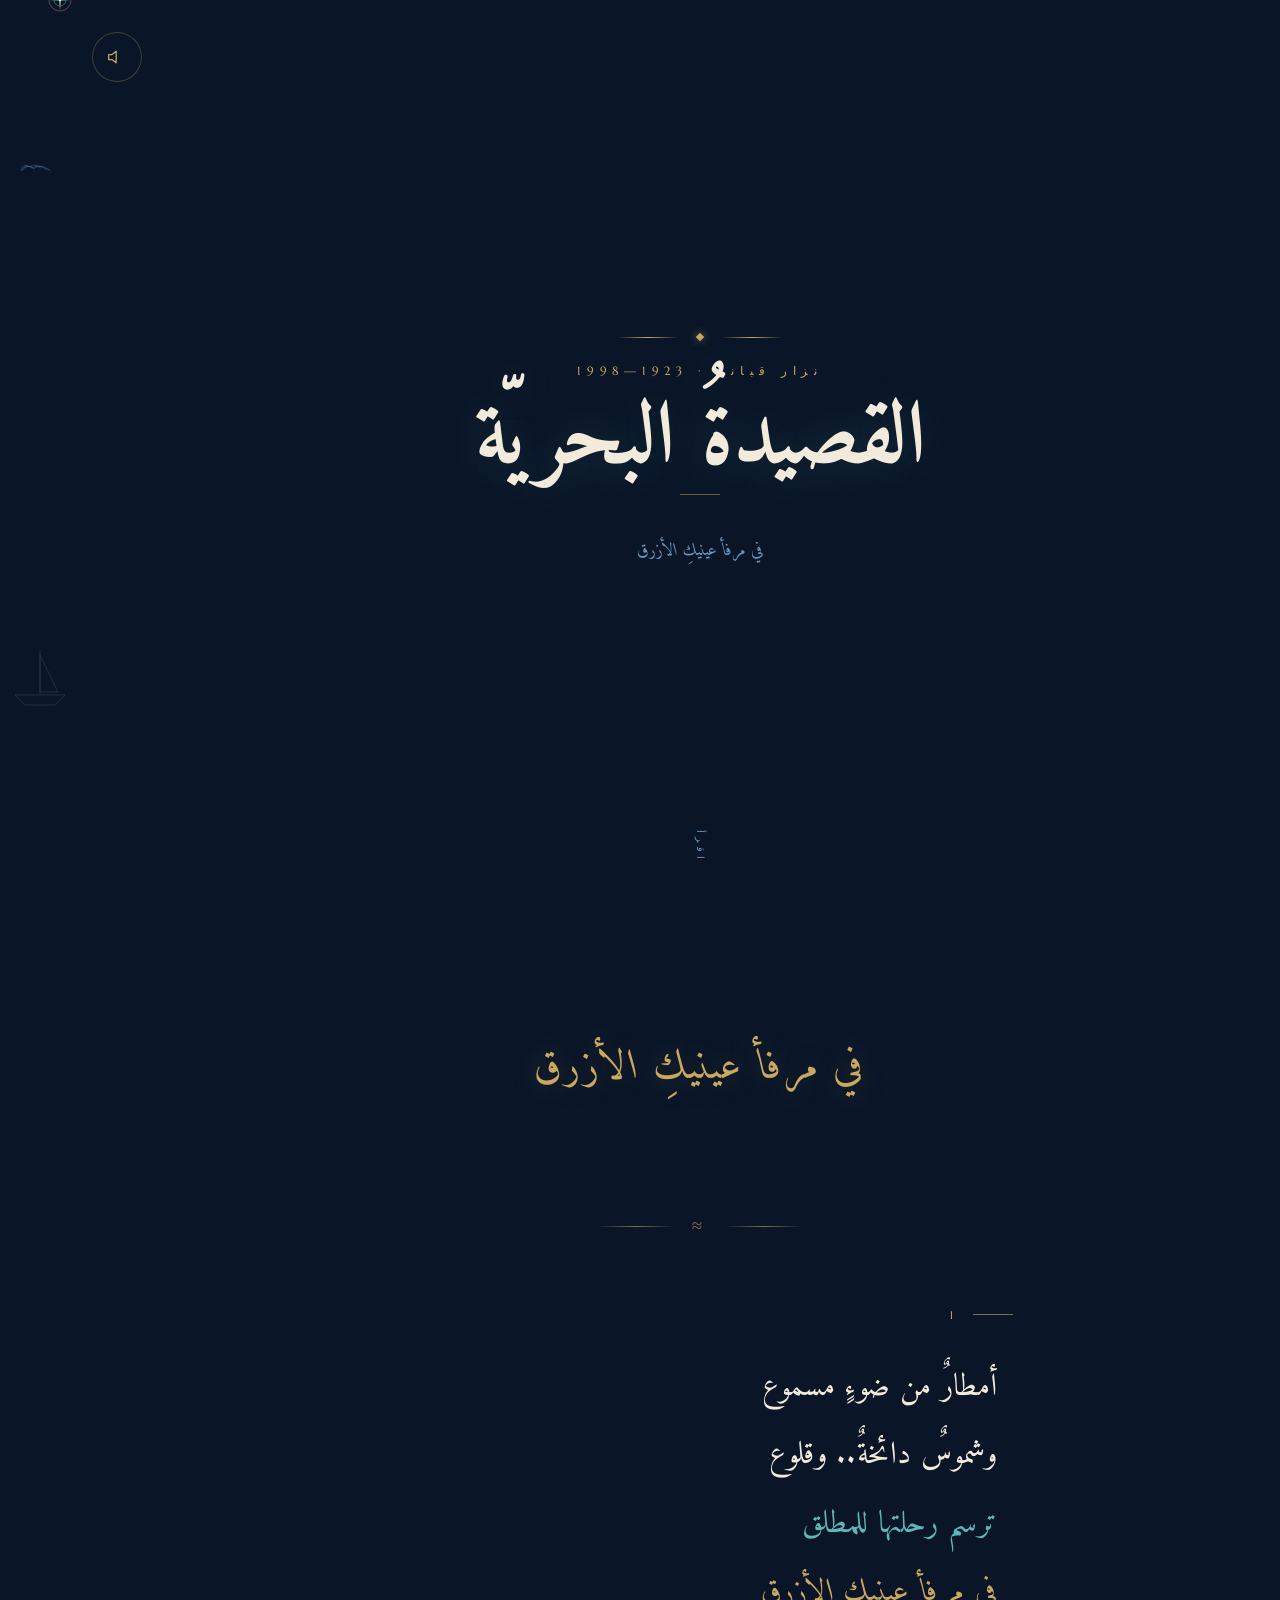
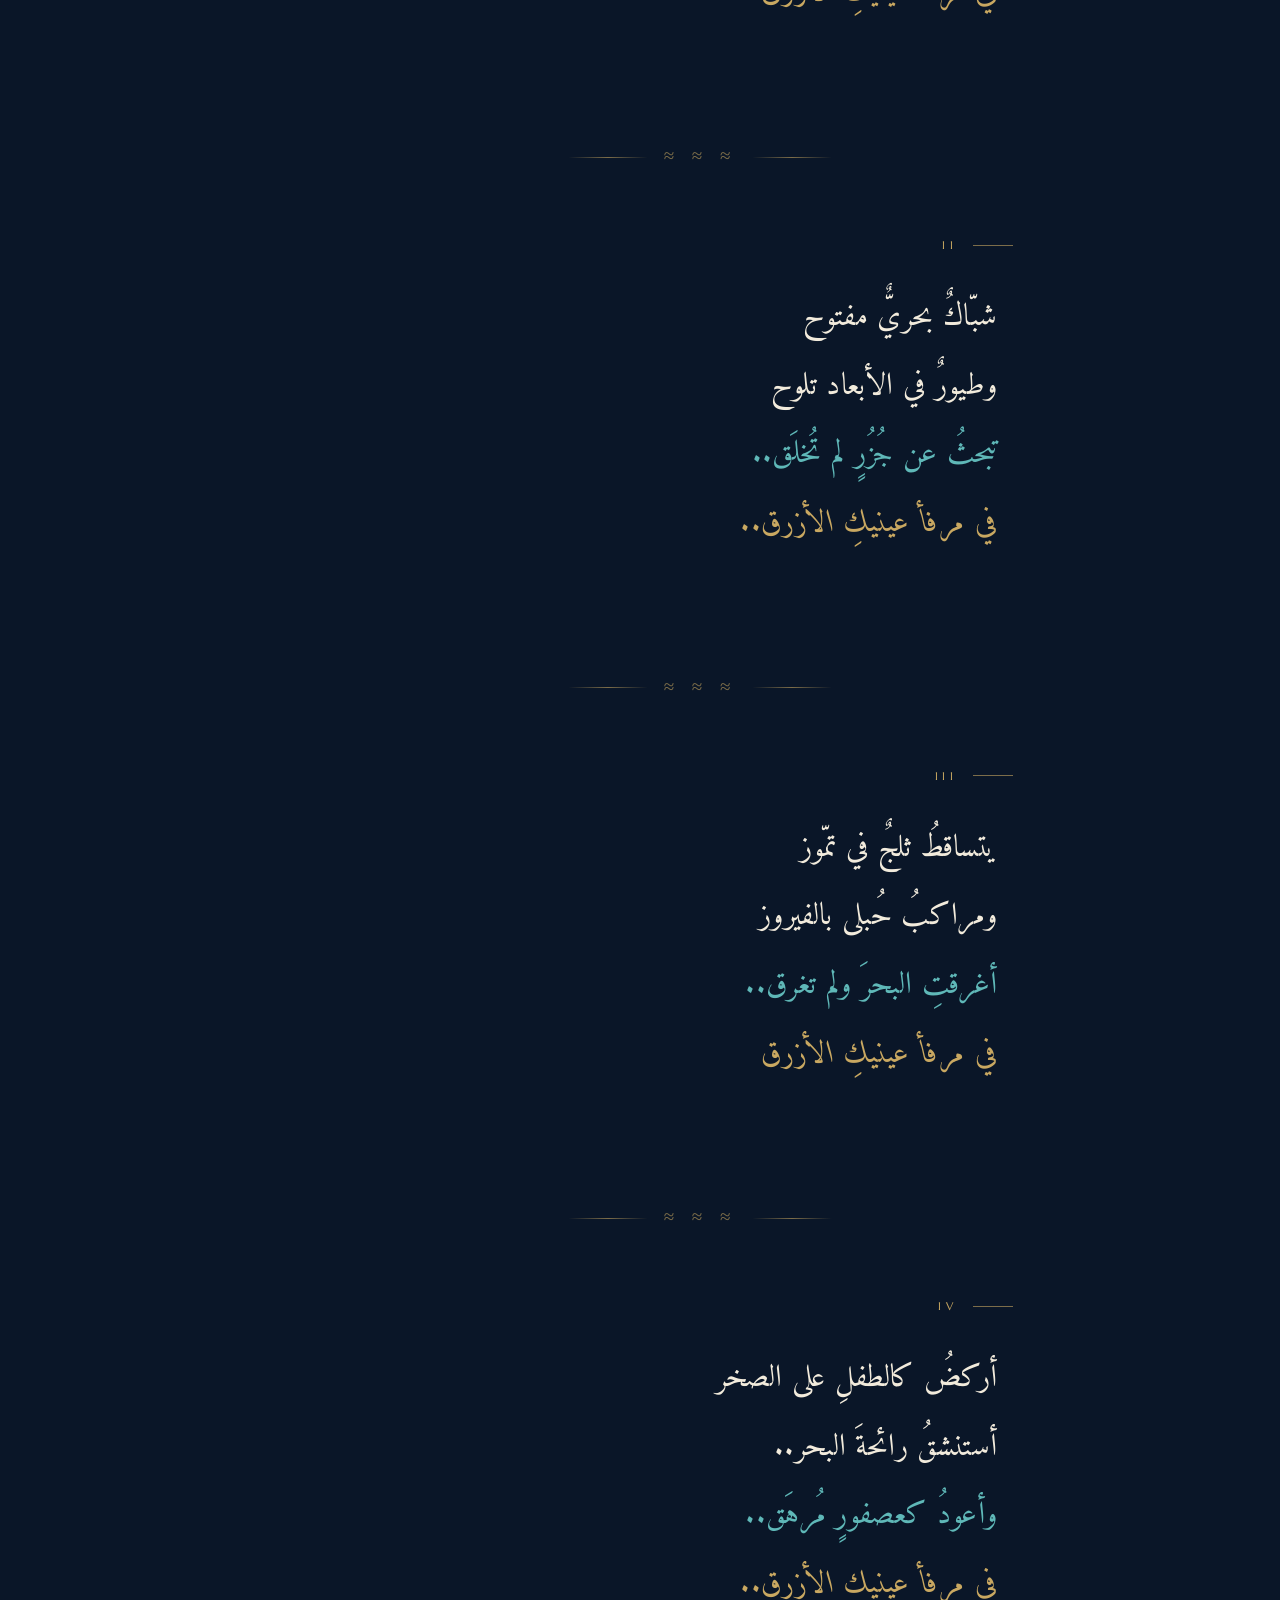
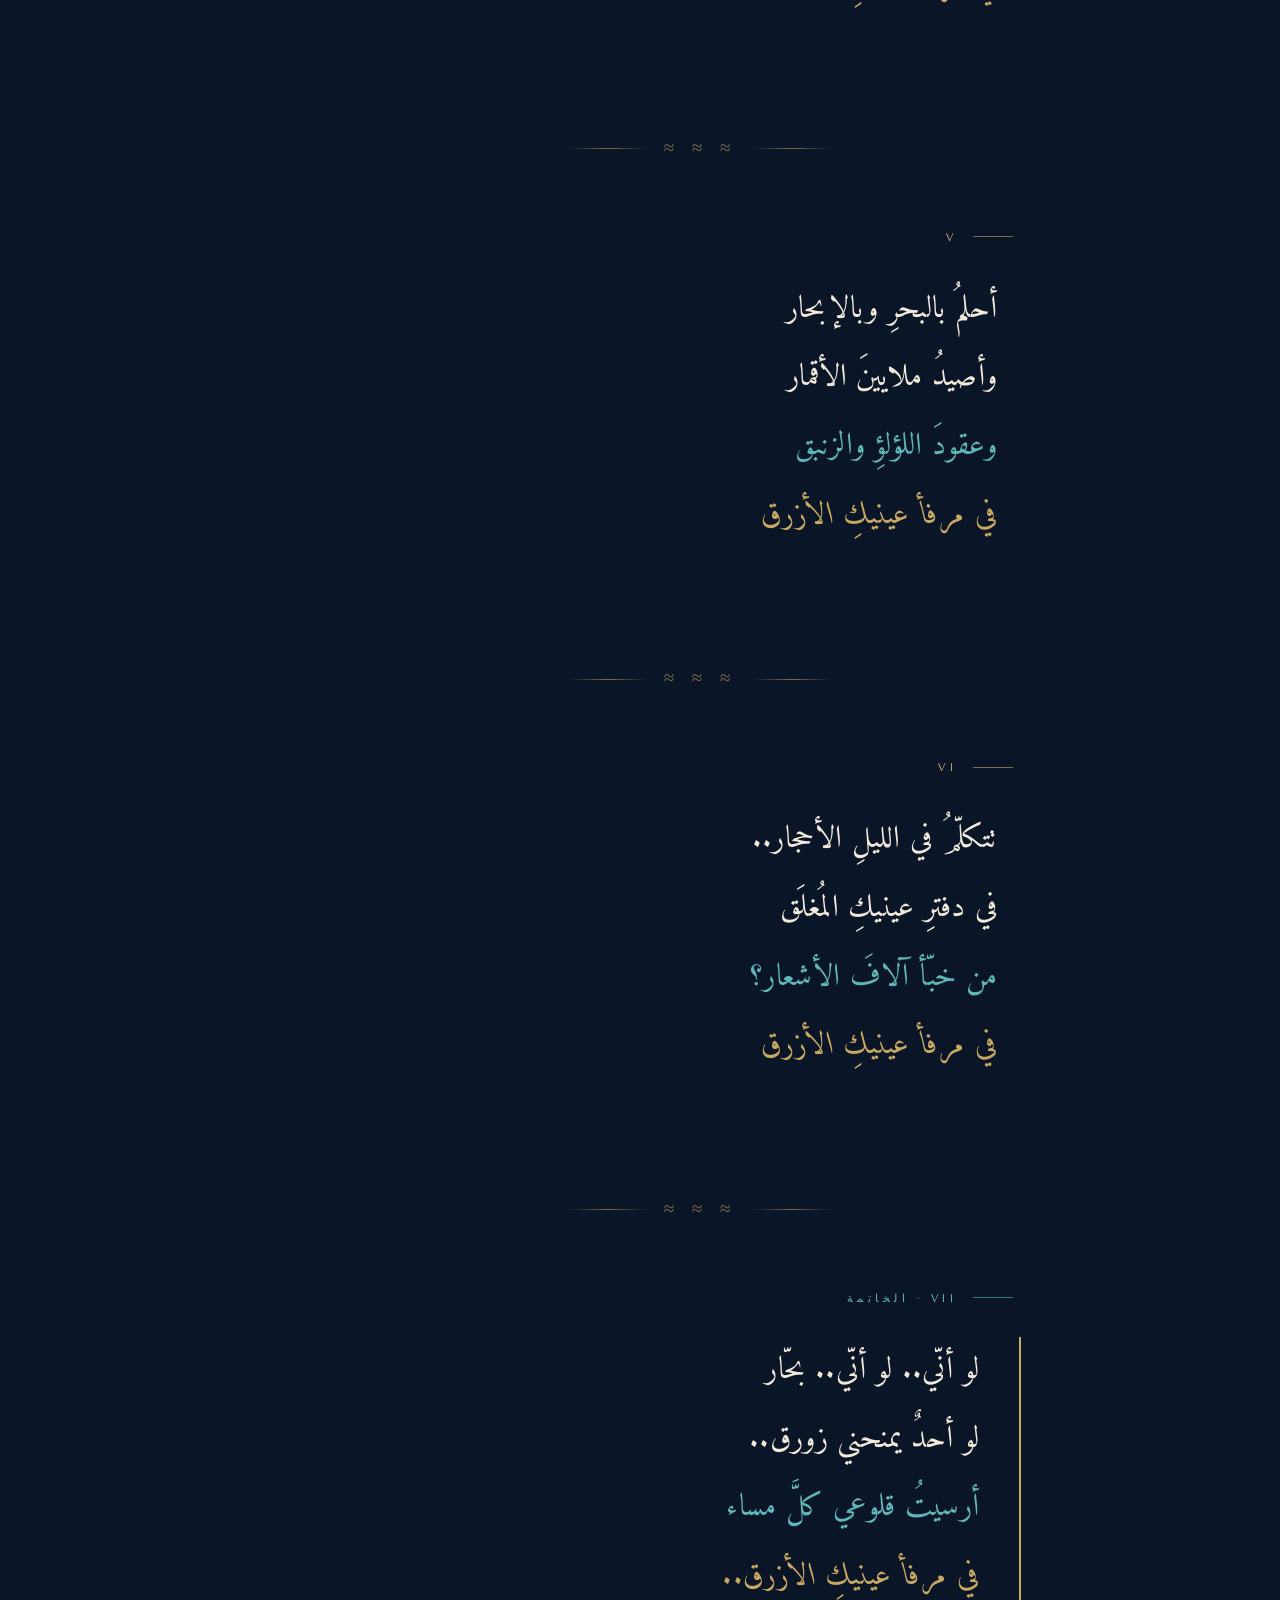
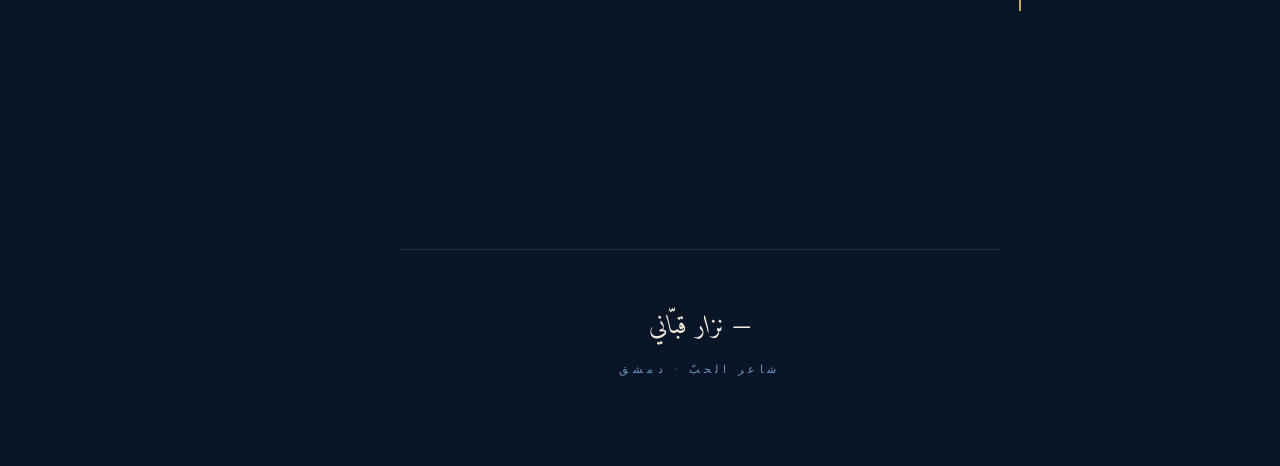
==== index.html @ 0bcb6f39 "Rename page to index and add interactivity Remove local VSCode launch config, rename maritime-poem.h" ====
<!DOCTYPE html>
<html lang="ar" dir="rtl">
<head>
<meta charset="UTF-8" />
<meta name="viewport" content="width=device-width, initial-scale=1.0" />
<title>القصيدة البحرية — نزار قباني</title>
<link rel="preconnect" href="https://fonts.googleapis.com">
<link rel="preconnect" href="https://fonts.gstatic.com" crossorigin>
<link href="https://fonts.googleapis.com/css2?family=Amiri:ital,wght@0,400;0,700;1,400&family=Marcellus&family=Cormorant+Garamond:ital,wght@0,300;1,300&display=swap" rel="stylesheet">
<style>
  :root {
    --ink: #0a1628;
    --deep: #0d2340;
    --harbor: #13365e;
    --wave: #1f5a8c;
    --mist: #6b96bd;
    --pearl: #e8dfd0;
    --gold: #c9a861;
    --turquoise: #5fb8b8;
    --paper: #f2ebdc;
  }

  * { margin: 0; padding: 0; box-sizing: border-box; }

  html, body {
    background: var(--ink);
    color: var(--paper);
    font-family: 'Amiri', serif;
    min-height: 100vh;
    overflow-x: hidden;
  }

  /* ocean depth background */
  .sea {
    position: fixed;
    inset: 0;
    background:
      radial-gradient(ellipse at 20% 10%, rgba(95, 184, 184, 0.08) 0%, transparent 40%),
      radial-gradient(ellipse at 80% 90%, rgba(201, 168, 97, 0.06) 0%, transparent 50%),
      linear-gradient(180deg, #081424 0%, #0d2340 35%, #13365e 70%, #0a1e38 100%);
    z-index: -2;
  }

  /* grain overlay */
  .sea::after {
    content: '';
    position: absolute;
    inset: 0;
    background-image: url("data:image/svg+xml;utf8,<svg xmlns='http://www.w3.org/2000/svg' width='200' height='200'><filter id='n'><feTurbulence type='fractalNoise' baseFrequency='0.9' numOctaves='3'/><feColorMatrix values='0 0 0 0 0.95, 0 0 0 0 0.87, 0 0 0 0 0.82, 0 0 0 0.08 0'/></filter><rect width='100%' height='100%' filter='url(%23n)'/></svg>");
    opacity: 0.5;
    mix-blend-mode: overlay;
    pointer-events: none;
  }

  /* falling light — "أمطار من ضوء مسموع" */
  .rain {
    position: fixed;
    inset: 0;
    z-index: -1;
    pointer-events: none;
    overflow: hidden;
  }

  .rain span {
    position: absolute;
    top: -20px;
    width: 1px;
    background: linear-gradient(180deg, transparent, rgba(232, 223, 208, 0.6), transparent);
    animation: fall linear infinite;
  }

  @keyframes fall {
    0% { transform: translateY(-20vh); opacity: 0; }
    10% { opacity: 1; }
    90% { opacity: 1; }
    100% { transform: translateY(120vh); opacity: 0; }
  }

  /* distant birds */
  .bird {
    position: fixed;
    top: 18%;
    left: -40px;
    z-index: -1;
    opacity: 0.35;
    animation: drift 60s linear infinite;
    color: var(--mist);
  }

  .bird:nth-child(2) { top: 24%; animation-duration: 80s; animation-delay: -20s; opacity: 0.2;}
  .bird:nth-child(3) { top: 14%; animation-duration: 95s; animation-delay: -45s; opacity: 0.28;}

  @keyframes drift {
    to { transform: translateX(110vw); }
  }

  /* layout */
  .stage {
    min-height: 100vh;
    display: flex;
    flex-direction: column;
    align-items: center;
    justify-content: center;
    padding: 8vh 6vw;
    position: relative;
  }

  /* top ornament */
  .ornament {
    display: flex;
    align-items: center;
    gap: 1.2rem;
    color: var(--gold);
    opacity: 0;
    animation: fadeIn 2s 0.2s ease forwards;
  }

  .ornament .line {
    width: 60px;
    height: 1px;
    background: linear-gradient(90deg, transparent, var(--gold), transparent);
  }

  .ornament .diamond {
    width: 6px; height: 6px;
    background: var(--gold);
    transform: rotate(45deg);
    box-shadow: 0 0 8px rgba(201, 168, 97, 0.6);
  }

  /* eyebrow */
  .eyebrow {
    font-family: 'Marcellus', serif;
    font-size: 0.72rem;
    letter-spacing: 0.5em;
    color: var(--gold);
    text-transform: uppercase;
    margin-top: 1.5rem;
    opacity: 0;
    animation: fadeIn 2s 0.8s ease forwards;
  }

  /* title */
  .title {
    font-family: 'Amiri', serif;
    font-weight: 700;
    font-size: clamp(2.8rem, 7vw, 5.5rem);
    line-height: 1;
    color: var(--paper);
    margin-top: 1.2rem;
    margin-bottom: 0.6rem;
    text-align: center;
    opacity: 0;
    animation: riseUp 2s 1.2s ease forwards;
    text-shadow: 0 2px 40px rgba(95, 184, 184, 0.2);
  }

  .title .word {
    display: inline-block;
    position: relative;
  }

  .title .word::after {
    content: '';
    position: absolute;
    bottom: -10px;
    right: 50%;
    transform: translateX(50%);
    width: 40px;
    height: 1px;
    background: var(--gold);
    opacity: 0.5;
  }

  .byline {
    font-family: 'Amiri', serif;
    font-style: italic;
    font-size: 1.1rem;
    color: var(--mist);
    margin-top: 2.5rem;
    opacity: 0;
    animation: fadeIn 2s 1.8s ease forwards;
  }

  /* scroll cue */
  .scroll-cue {
    position: absolute;
    bottom: 4vh;
    left: 50%;
    transform: translateX(-50%);
    font-family: 'Marcellus', serif;
    font-size: 0.65rem;
    letter-spacing: 0.4em;
    color: var(--mist);
    opacity: 0;
    animation: fadeIn 2s 2.5s ease forwards, pulse 2s 3s ease infinite;
    writing-mode: vertical-rl;
  }

  @keyframes pulse {
    0%, 100% { opacity: 0.4; }
    50% { opacity: 1; }
  }

  /* poem section */
  .poem {
    max-width: 780px;
    margin: 0 auto;
    padding: 10vh 6vw 14vh;
    position: relative;
  }

  .stanza {
    margin-bottom: 7rem;
    position: relative;
    opacity: 0;
    transform: translateY(30px);
    transition: all 1.5s ease;
  }

  .stanza.visible {
    opacity: 1;
    transform: translateY(0);
  }

  .stanza-num {
    font-family: 'Marcellus', serif;
    font-size: 0.7rem;
    letter-spacing: 0.4em;
    color: var(--gold);
    margin-bottom: 2rem;
    display: flex;
    align-items: center;
    gap: 1rem;
  }

  .stanza-num::before {
    content: '';
    width: 40px;
    height: 1px;
    background: var(--gold);
    opacity: 0.6;
  }

  .verse {
    font-family: 'Amiri', serif;
    font-size: clamp(1.4rem, 2.6vw, 1.95rem);
    line-height: 2.2;
    color: var(--paper);
    text-align: right;
    letter-spacing: 0.01em;
  }

  .verse .line {
    display: block;
    position: relative;
    padding-right: 1rem;
    transition: all 0.4s ease;
  }

  .verse .line:hover {
    color: var(--turquoise);
    padding-right: 1.4rem;
  }

  .verse .refrain {
    color: var(--gold);
    font-style: italic;
    font-weight: 400;
  }

  .verse .refrain.big {
    font-size: clamp(1.8rem, 3.5vw, 2.6rem);
    text-align: center;
    display: block;
    padding: 2rem 0;
    letter-spacing: 0.03em;
    text-shadow: 0 0 30px rgba(201, 168, 97, 0.3);
  }

  .stanza.opening {
    text-align: center;
    margin-bottom: 4rem;
  }

  .stanza.final .verse {
    border-right: 2px solid var(--gold);
    padding-right: 1.5rem;
    margin-right: -0.5rem;
  }

  .stanza.final .stanza-num {
    color: var(--turquoise);
  }

  .stanza.final .stanza-num::before {
    background: var(--turquoise);
  }

  .verse .accent {
    color: var(--turquoise);
  }

  /* decorative separator */
  .divider {
    display: flex;
    align-items: center;
    justify-content: center;
    gap: 1rem;
    margin: 4rem auto;
    color: var(--gold);
    opacity: 0.6;
  }

  .divider .wave {
    font-size: 1.2rem;
    letter-spacing: 0.3em;
  }

  .divider .line {
    width: 80px;
    height: 1px;
    background: linear-gradient(90deg, transparent, var(--gold), transparent);
  }

  /* footer */
  .footer {
    text-align: center;
    padding: 6vh 2rem 10vh;
    border-top: 1px solid rgba(201, 168, 97, 0.15);
    max-width: 600px;
    margin: 0 auto;
  }

  .footer .signature {
    font-family: 'Amiri', serif;
    font-style: italic;
    font-size: 1.6rem;
    color: var(--paper);
    margin-bottom: 0.8rem;
  }

  .footer .meta {
    font-family: 'Marcellus', serif;
    font-size: 0.7rem;
    letter-spacing: 0.4em;
    color: var(--mist);
    text-transform: uppercase;
  }

  /* animations */
  @keyframes fadeIn {
    to { opacity: 1; }
  }

  @keyframes riseUp {
    to { opacity: 1; transform: translateY(0); }
  }

  /* decorative ship silhouette */
  .ship {
    position: absolute;
    bottom: 20%;
    left: -60px;
    width: 80px;
    opacity: 0.15;
    color: var(--pearl);
    animation: sail 90s linear infinite;
  }

  @keyframes sail {
    to { transform: translateX(110vw); }
  }

  /* turquoise glow spots — "مراكب حبلى بالفيروز" */
  .glow {
    position: fixed;
    width: 300px;
    height: 300px;
    border-radius: 50%;
    background: radial-gradient(circle, rgba(95, 184, 184, 0.08) 0%, transparent 60%);
    pointer-events: none;
    z-index: -1;
    filter: blur(40px);
  }

  .glow.a { top: 20%; right: 5%; animation: breathe 8s ease-in-out infinite; }
  .glow.b { bottom: 10%; left: 10%; animation: breathe 12s ease-in-out infinite reverse; }

  @keyframes breathe {
    0%, 100% { transform: scale(1); opacity: 0.5; }
    50% { transform: scale(1.2); opacity: 1; }
  }

  @media (max-width: 600px) {
    .verse { font-size: 1.35rem; line-height: 2; }
    .stanza { margin-bottom: 5rem; }
  }

  /* ============ INTERACTIVITY ============ */

  /* custom cursor — a small compass/star */
  body {
    cursor: none;
  }
  @media (max-width: 768px) {
    body { cursor: auto; }
    .cursor, .cursor-trail { display: none !important; }
  }

  .cursor {
    position: fixed;
    top: 0; left: 0;
    width: 24px;
    height: 24px;
    pointer-events: none;
    z-index: 9999;
    transform: translate(-50%, -50%);
    transition: transform 0.1s ease-out, width 0.3s ease, height 0.3s ease;
    mix-blend-mode: screen;
  }

  .cursor svg {
    width: 100%;
    height: 100%;
    animation: cursorSpin 8s linear infinite;
  }

  .cursor.hover {
    width: 50px;
    height: 50px;
  }

  .cursor.hover svg {
    animation-duration: 3s;
  }

  @keyframes cursorSpin {
    to { transform: rotate(360deg); }
  }

  .cursor-trail {
    position: fixed;
    width: 4px;
    height: 4px;
    border-radius: 50%;
    background: var(--turquoise);
    pointer-events: none;
    z-index: 9998;
    transform: translate(-50%, -50%);
    opacity: 0.8;
    animation: trailFade 1.2s ease-out forwards;
  }

  @keyframes trailFade {
    to {
      opacity: 0;
      transform: translate(-50%, -50%) scale(3);
    }
  }

  /* click ripple — concentric circles like a stone in water */
  .ripple {
    position: fixed;
    border: 1px solid var(--turquoise);
    border-radius: 50%;
    pointer-events: none;
    z-index: 9997;
    transform: translate(-50%, -50%);
    animation: rippleOut 1.4s ease-out forwards;
  }

  @keyframes rippleOut {
    0% {
      width: 0; height: 0;
      opacity: 0.8;
      border-width: 2px;
    }
    100% {
      width: 250px; height: 250px;
      opacity: 0;
      border-width: 0.5px;
    }
  }

  /* constellation canvas */
  #constellation {
    position: fixed;
    inset: 0;
    pointer-events: none;
    z-index: -1;
    opacity: 0.6;
  }

  /* sound toggle */
  .sound-toggle {
    position: fixed;
    top: 2rem;
    left: 2rem;
    z-index: 100;
    background: rgba(10, 22, 40, 0.6);
    backdrop-filter: blur(12px);
    -webkit-backdrop-filter: blur(12px);
    border: 1px solid rgba(201, 168, 97, 0.3);
    border-radius: 50%;
    width: 50px;
    height: 50px;
    display: flex;
    align-items: center;
    justify-content: center;
    cursor: none;
    color: var(--gold);
    transition: all 0.3s ease;
    opacity: 0;
    animation: fadeIn 2s 3s ease forwards;
  }

  .sound-toggle:hover {
    background: rgba(201, 168, 97, 0.15);
    transform: scale(1.1);
  }

  .sound-toggle svg {
    width: 20px;
    height: 20px;
  }

  .sound-toggle .wave-anim {
    display: none;
  }

  .sound-toggle.playing .wave-anim {
    display: inline;
    animation: soundWave 1.2s ease-in-out infinite;
    transform-origin: center;
  }

  .sound-toggle.playing .wave-anim.w2 {
    animation-delay: 0.2s;
  }

  .sound-toggle.playing .wave-anim.w3 {
    animation-delay: 0.4s;
  }

  @keyframes soundWave {
    0%, 100% { opacity: 0.3; }
    50% { opacity: 1; }
  }

  /* line hover — gentle tilt + glow */
  .verse .line {
    display: block;
    position: relative;
    padding-right: 1rem;
    transition: all 0.5s cubic-bezier(0.2, 0.8, 0.2, 1);
    cursor: none;
  }

  .verse .line:hover {
    color: var(--turquoise);
    padding-right: 1.8rem;
    text-shadow: 0 0 20px rgba(95, 184, 184, 0.5);
    transform: translateX(-8px);
    letter-spacing: 0.02em;
  }

  /* line reveal marker — a small drop that appears on hover */
  .verse .line::before {
    content: '';
    position: absolute;
    right: 0;
    top: 50%;
    width: 6px;
    height: 6px;
    border-radius: 50%;
    background: var(--turquoise);
    transform: translateY(-50%) scale(0);
    transition: transform 0.4s cubic-bezier(0.2, 0.8, 0.2, 1);
    box-shadow: 0 0 12px var(--turquoise);
  }

  .verse .line:hover::before {
    transform: translateY(-50%) scale(1);
  }

  /* remove padding override from refrain.big */
  .verse .refrain.big:hover {
    padding-right: 0;
    transform: none;
  }
</style>
</head>
<body>

<div class="sea"></div>
<div class="glow a"></div>
<div class="glow b"></div>

<!-- constellation canvas — "أصيد ملايين الأقمار" -->
<canvas id="constellation"></canvas>

<!-- custom compass cursor -->
<div class="cursor" id="cursor">
  <svg viewBox="0 0 24 24" fill="none">
    <circle cx="12" cy="12" r="11" stroke="#c9a861" stroke-width="0.6" opacity="0.6"/>
    <circle cx="12" cy="12" r="6" stroke="#5fb8b8" stroke-width="0.5" opacity="0.8"/>
    <path d="M12 2 L13 12 L12 22 L11 12 Z" fill="#c9a861" opacity="0.9"/>
    <path d="M2 12 L12 11 L22 12 L12 13 Z" fill="#5fb8b8" opacity="0.7"/>
    <circle cx="12" cy="12" r="1.2" fill="#f2ebdc"/>
  </svg>
</div>

<!-- sound toggle -->
<button class="sound-toggle" id="soundToggle" aria-label="تشغيل/إيقاف صوت البحر">
  <svg viewBox="0 0 24 24" fill="none" stroke="currentColor" stroke-width="1.5" stroke-linecap="round" stroke-linejoin="round">
    <path d="M11 5 L6 9 H2 V15 H6 L11 19 Z"/>
    <path class="wave-anim w1" d="M15.5 8.5 Q 17 12, 15.5 15.5" stroke-width="1.2"/>
    <path class="wave-anim w2" d="M18 6 Q 21 12, 18 18" stroke-width="1.2"/>
    <path class="wave-anim w3" d="M20.5 3.5 Q 25 12, 20.5 20.5" stroke-width="1.2"/>
  </svg>
</button>

<!-- falling light -->
<div class="rain" id="rain"></div>

<!-- birds -->
<svg class="bird" width="28" height="10" viewBox="0 0 28 10" fill="none">
  <path d="M1 8 Q 6 1, 12 6 Q 18 1, 27 8" stroke="currentColor" stroke-width="1" fill="none"/>
</svg>
<svg class="bird" width="22" height="8" viewBox="0 0 28 10" fill="none">
  <path d="M1 8 Q 6 1, 12 6 Q 18 1, 27 8" stroke="currentColor" stroke-width="1" fill="none"/>
</svg>
<svg class="bird" width="32" height="11" viewBox="0 0 28 10" fill="none">
  <path d="M1 8 Q 6 1, 12 6 Q 18 1, 27 8" stroke="currentColor" stroke-width="1" fill="none"/>
</svg>

<!-- distant sailboat -->
<svg class="ship" viewBox="0 0 80 80" fill="none">
  <path d="M40 10 L40 55 L15 55 L25 65 L55 65 L65 55 L40 55" stroke="currentColor" stroke-width="0.8" fill="none"/>
  <path d="M40 15 L58 52 L40 52 Z" stroke="currentColor" stroke-width="0.8" fill="none"/>
</svg>

<!-- HERO -->
<section class="stage">
  <div class="ornament">
    <div class="line"></div>
    <div class="diamond"></div>
    <div class="line"></div>
  </div>

  <div class="eyebrow">نزار قباني · 1923—1998</div>

  <h1 class="title">
    <span class="word">القصيدةُ البحريّة</span>
  </h1>

  <p class="byline">في مرفأ عينيكِ الأزرق</p>

  <div class="scroll-cue">اقرأ</div>
</section>

<!-- POEM -->
<section class="poem">

  <!-- Opening refrain -->
  <div class="stanza opening" data-stanza>
    <div class="verse">
      <span class="line refrain big">في مرفأ عينيكِ الأزرق</span>
    </div>
  </div>

  <div class="divider" data-stanza>
    <div class="line"></div>
    <div class="wave">≈</div>
    <div class="line"></div>
  </div>

  <!-- STANZA I -->
  <div class="stanza" data-stanza>
    <div class="stanza-num">I</div>
    <div class="verse">
      <span class="line">أمطارٌ من ضوءٍ مسموع</span>
      <span class="line">وشموسٌ دائخةٌ.. وقلوع</span>
      <span class="line accent">ترسم رحلتها للمطلق</span>
      <span class="line refrain">في مرفأ عينيكِ الأزرق</span>
    </div>
  </div>

  <div class="divider" data-stanza>
    <div class="line"></div>
    <div class="wave">≈ ≈ ≈</div>
    <div class="line"></div>
  </div>

  <!-- STANZA II -->
  <div class="stanza" data-stanza>
    <div class="stanza-num">II</div>
    <div class="verse">
      <span class="line">شبّاكٌ بحريٌّ مفتوح</span>
      <span class="line">وطيورٌ في الأبعاد تلوح</span>
      <span class="line accent">تبحثُ عن جُزُرٍ لم تُخلَق..</span>
      <span class="line refrain">في مرفأ عينيكِ الأزرق..</span>
    </div>
  </div>

  <div class="divider" data-stanza>
    <div class="line"></div>
    <div class="wave">≈ ≈ ≈</div>
    <div class="line"></div>
  </div>

  <!-- STANZA III -->
  <div class="stanza" data-stanza>
    <div class="stanza-num">III</div>
    <div class="verse">
      <span class="line">يتساقطُ ثلجٌ في تمّوز</span>
      <span class="line">ومراكبُ حُبلى بالفيروز</span>
      <span class="line accent">أغرقتِ البحرَ ولم تغرق..</span>
      <span class="line refrain">في مرفأ عينيكِ الأزرق</span>
    </div>
  </div>

  <div class="divider" data-stanza>
    <div class="line"></div>
    <div class="wave">≈ ≈ ≈</div>
    <div class="line"></div>
  </div>

  <!-- STANZA IV -->
  <div class="stanza" data-stanza>
    <div class="stanza-num">IV</div>
    <div class="verse">
      <span class="line">أركضُ كالطفلِ على الصخر</span>
      <span class="line">أستنشقُ رائحةَ البحر..</span>
      <span class="line accent">وأعودُ كعصفورٍ مُرهَق..</span>
      <span class="line refrain">في مرفأ عينيكِ الأزرق..</span>
    </div>
  </div>

  <div class="divider" data-stanza>
    <div class="line"></div>
    <div class="wave">≈ ≈ ≈</div>
    <div class="line"></div>
  </div>

  <!-- STANZA V -->
  <div class="stanza" data-stanza>
    <div class="stanza-num">V</div>
    <div class="verse">
      <span class="line">أحلمُ بالبحرِ وبالإبحار</span>
      <span class="line">وأصيدُ ملايينَ الأقمار</span>
      <span class="line accent">وعقودَ اللؤلؤِ والزنبق</span>
      <span class="line refrain">في مرفأ عينيكِ الأزرق</span>
    </div>
  </div>

  <div class="divider" data-stanza>
    <div class="line"></div>
    <div class="wave">≈ ≈ ≈</div>
    <div class="line"></div>
  </div>

  <!-- STANZA VI -->
  <div class="stanza" data-stanza>
    <div class="stanza-num">VI</div>
    <div class="verse">
      <span class="line">تتكلّمُ في الليلِ الأحجار..</span>
      <span class="line">في دفترِ عينيكِ المُغلَق</span>
      <span class="line accent">من خبّأ آلافَ الأشعار؟</span>
      <span class="line refrain">في مرفأ عينيكِ الأزرق</span>
    </div>
  </div>

  <div class="divider" data-stanza>
    <div class="line"></div>
    <div class="wave">≈ ≈ ≈</div>
    <div class="line"></div>
  </div>

  <!-- STANZA VII — final -->
  <div class="stanza final" data-stanza>
    <div class="stanza-num">VII · الخاتمة</div>
    <div class="verse">
      <span class="line">لو أنّي.. لو أنّي.. بحّار</span>
      <span class="line">لو أحدٌ يمنحني زورق..</span>
      <span class="line accent">أرسيتُ قلوعي كلَّ مساء</span>
      <span class="line refrain">في مرفأ عينيكِ الأزرق..</span>
    </div>
  </div>

</section>

<footer class="footer">
  <div class="signature">— نزار قبّاني</div>
  <div class="meta">شاعر الحبّ · دمشق</div>
</footer>

<script>
  // ============ FALLING LIGHT ============
  const rain = document.getElementById('rain');
  for (let i = 0; i < 60; i++) {
    const drop = document.createElement('span');
    const h = 30 + Math.random() * 80;
    const dur = 3 + Math.random() * 5;
    const delay = Math.random() * 5;
    drop.style.left = Math.random() * 100 + '%';
    drop.style.height = h + 'px';
    drop.style.animationDuration = dur + 's';
    drop.style.animationDelay = -delay + 's';
    drop.style.opacity = 0.3 + Math.random() * 0.5;
    rain.appendChild(drop);
  }

  // ============ STANZA REVEAL ON SCROLL ============
  const io = new IntersectionObserver((entries) => {
    entries.forEach(e => {
      if (e.isIntersecting) {
        e.target.classList.add('visible');
      }
    });
  }, { threshold: 0.2 });
  document.querySelectorAll('[data-stanza]').forEach(el => io.observe(el));

  // ============ CUSTOM CURSOR + TRAIL ============
  const cursor = document.getElementById('cursor');
  let mouseX = window.innerWidth / 2;
  let mouseY = window.innerHeight / 2;
  let lastTrailTime = 0;

  document.addEventListener('mousemove', (e) => {
    mouseX = e.clientX;
    mouseY = e.clientY;
    cursor.style.left = mouseX + 'px';
    cursor.style.top = mouseY + 'px';

    // sparse trail — one drop every 60ms max
    const now = Date.now();
    if (now - lastTrailTime > 60) {
      lastTrailTime = now;
      const trail = document.createElement('div');
      trail.className = 'cursor-trail';
      trail.style.left = mouseX + 'px';
      trail.style.top = mouseY + 'px';
      trail.style.background = Math.random() > 0.5 ? '#5fb8b8' : '#c9a861';
      document.body.appendChild(trail);
      setTimeout(() => trail.remove(), 1200);
    }
  });

  // cursor grows on interactive elements
  document.querySelectorAll('.line, .sound-toggle').forEach(el => {
    el.addEventListener('mouseenter', () => cursor.classList.add('hover'));
    el.addEventListener('mouseleave', () => cursor.classList.remove('hover'));
  });

  // ============ CLICK RIPPLE ============
  document.addEventListener('click', (e) => {
    // don't ripple on the sound toggle
    if (e.target.closest('.sound-toggle')) return;

    const ripple = document.createElement('div');
    ripple.className = 'ripple';
    ripple.style.left = e.clientX + 'px';
    ripple.style.top = e.clientY + 'px';
    document.body.appendChild(ripple);
    setTimeout(() => ripple.remove(), 1400);

    // second, slower ripple for depth
    setTimeout(() => {
      const r2 = document.createElement('div');
      r2.className = 'ripple';
      r2.style.left = e.clientX + 'px';
      r2.style.top = e.clientY + 'px';
      r2.style.animationDuration = '2s';
      document.body.appendChild(r2);
      setTimeout(() => r2.remove(), 2000);
    }, 200);
  });

  // ============ CONSTELLATION ============
  // "وأصيدُ ملايينَ الأقمار" — mouse leaves behind stars that connect
  const canvas = document.getElementById('constellation');
  const ctx = canvas.getContext('2d');
  let stars = [];

  function resize() {
    canvas.width = window.innerWidth;
    canvas.height = window.innerHeight;
  }
  resize();
  window.addEventListener('resize', resize);

  document.addEventListener('mousemove', (e) => {
    // add stars sparingly
    if (Math.random() > 0.85) {
      stars.push({
        x: e.clientX + (Math.random() - 0.5) * 40,
        y: e.clientY + (Math.random() - 0.5) * 40,
        r: 0.5 + Math.random() * 1.5,
        life: 1,
        twinkle: Math.random() * Math.PI * 2
      });
    }
    // cap at 80 stars to keep it light
    if (stars.length > 80) stars.shift();
  });

  function drawConstellation() {
    ctx.clearRect(0, 0, canvas.width, canvas.height);

    // draw stars
    stars.forEach(s => {
      s.life -= 0.003;
      s.twinkle += 0.05;
      const alpha = Math.max(0, s.life) * (0.6 + Math.sin(s.twinkle) * 0.4);
      ctx.beginPath();
      ctx.arc(s.x, s.y, s.r, 0, Math.PI * 2);
      ctx.fillStyle = `rgba(232, 223, 208, ${alpha})`;
      ctx.fill();

      // glow halo
      ctx.beginPath();
      ctx.arc(s.x, s.y, s.r * 3, 0, Math.PI * 2);
      ctx.fillStyle = `rgba(201, 168, 97, ${alpha * 0.15})`;
      ctx.fill();
    });

    // connect close stars with thin lines
    for (let i = 0; i < stars.length; i++) {
      for (let j = i + 1; j < stars.length; j++) {
        const a = stars[i], b = stars[j];
        const dx = a.x - b.x, dy = a.y - b.y;
        const dist = Math.sqrt(dx * dx + dy * dy);
        if (dist < 120) {
          const alpha = (1 - dist / 120) * Math.min(a.life, b.life) * 0.25;
          ctx.beginPath();
          ctx.moveTo(a.x, a.y);
          ctx.lineTo(b.x, b.y);
          ctx.strokeStyle = `rgba(95, 184, 184, ${alpha})`;
          ctx.lineWidth = 0.5;
          ctx.stroke();
        }
      }
    }

    // remove dead stars
    stars = stars.filter(s => s.life > 0);
    requestAnimationFrame(drawConstellation);
  }
  drawConstellation();

  // ============ AMBIENT SEA SOUND (synthesized, no files) ============
  const soundBtn = document.getElementById('soundToggle');
  let audioCtx = null;
  let seaNodes = null;
  let playing = false;

  function createSeaSound() {
    const ctx = new (window.AudioContext || window.webkitAudioContext)();

    // gentle white noise → filtered = wave sound
    const bufferSize = 2 * ctx.sampleRate;
    const noiseBuffer = ctx.createBuffer(1, bufferSize, ctx.sampleRate);
    const output = noiseBuffer.getChannelData(0);
    for (let i = 0; i < bufferSize; i++) {
      output[i] = Math.random() * 2 - 1;
    }

    const noise = ctx.createBufferSource();
    noise.buffer = noiseBuffer;
    noise.loop = true;

    // band-pass filter to make it sound like waves (not static)
    const filter = ctx.createBiquadFilter();
    filter.type = 'lowpass';
    filter.frequency.value = 400;
    filter.Q.value = 0.5;

    // slow LFO modulates filter cutoff = rolling wave sensation
    const lfo = ctx.createOscillator();
    lfo.frequency.value = 0.12; // very slow
    const lfoGain = ctx.createGain();
    lfoGain.gain.value = 250;
    lfo.connect(lfoGain);
    lfoGain.connect(filter.frequency);

    // main gain — fade in softly
    const gain = ctx.createGain();
    gain.gain.value = 0;
    gain.gain.linearRampToValueAtTime(0.18, ctx.currentTime + 2);

    noise.connect(filter);
    filter.connect(gain);
    gain.connect(ctx.destination);

    noise.start();
    lfo.start();

    return { ctx, gain, noise, lfo };
  }

  soundBtn.addEventListener('click', () => {
    if (!playing) {
      if (!seaNodes) seaNodes = createSeaSound();
      else {
        seaNodes.gain.gain.cancelScheduledValues(seaNodes.ctx.currentTime);
        seaNodes.gain.gain.linearRampToValueAtTime(0.18, seaNodes.ctx.currentTime + 1.5);
      }
      soundBtn.classList.add('playing');
      playing = true;
    } else {
      seaNodes.gain.gain.cancelScheduledValues(seaNodes.ctx.currentTime);
      seaNodes.gain.gain.linearRampToValueAtTime(0, seaNodes.ctx.currentTime + 1);
      soundBtn.classList.remove('playing');
      playing = false;
    }
  });
</script>

</body>
</html>
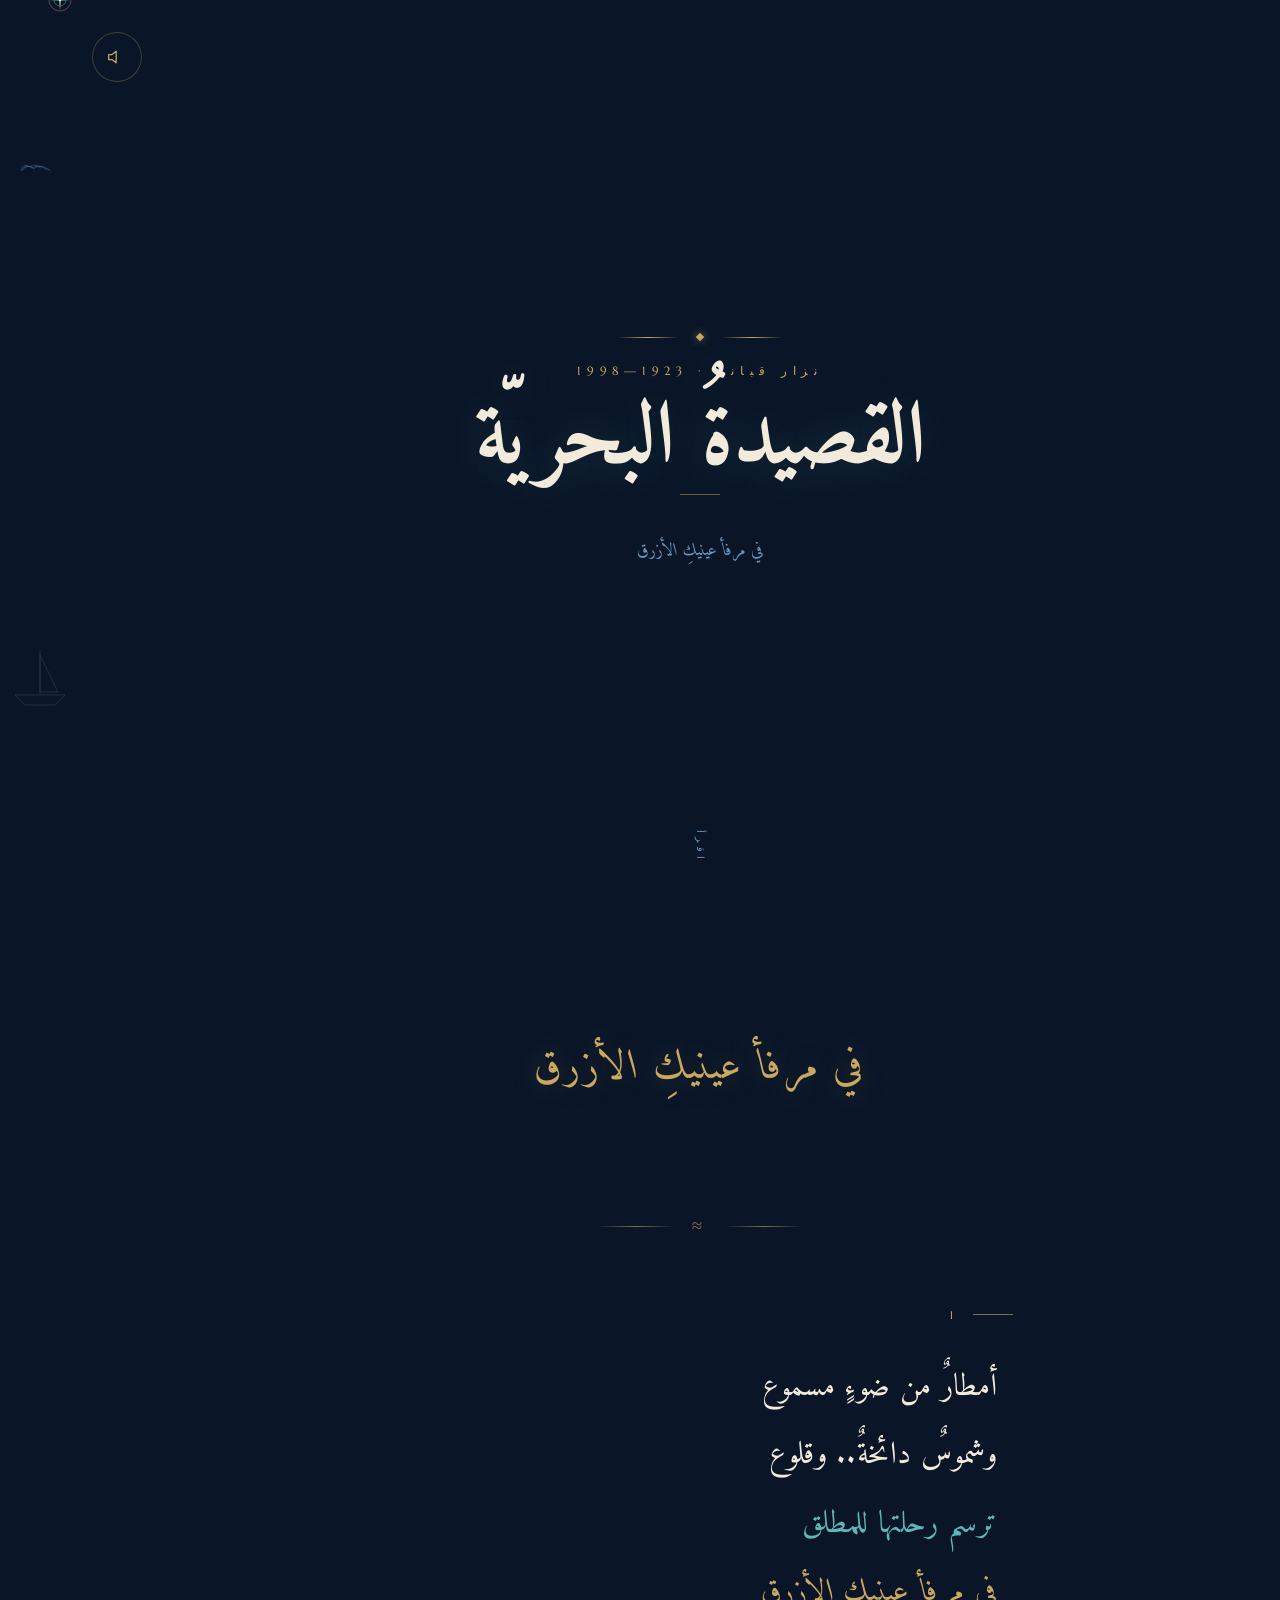
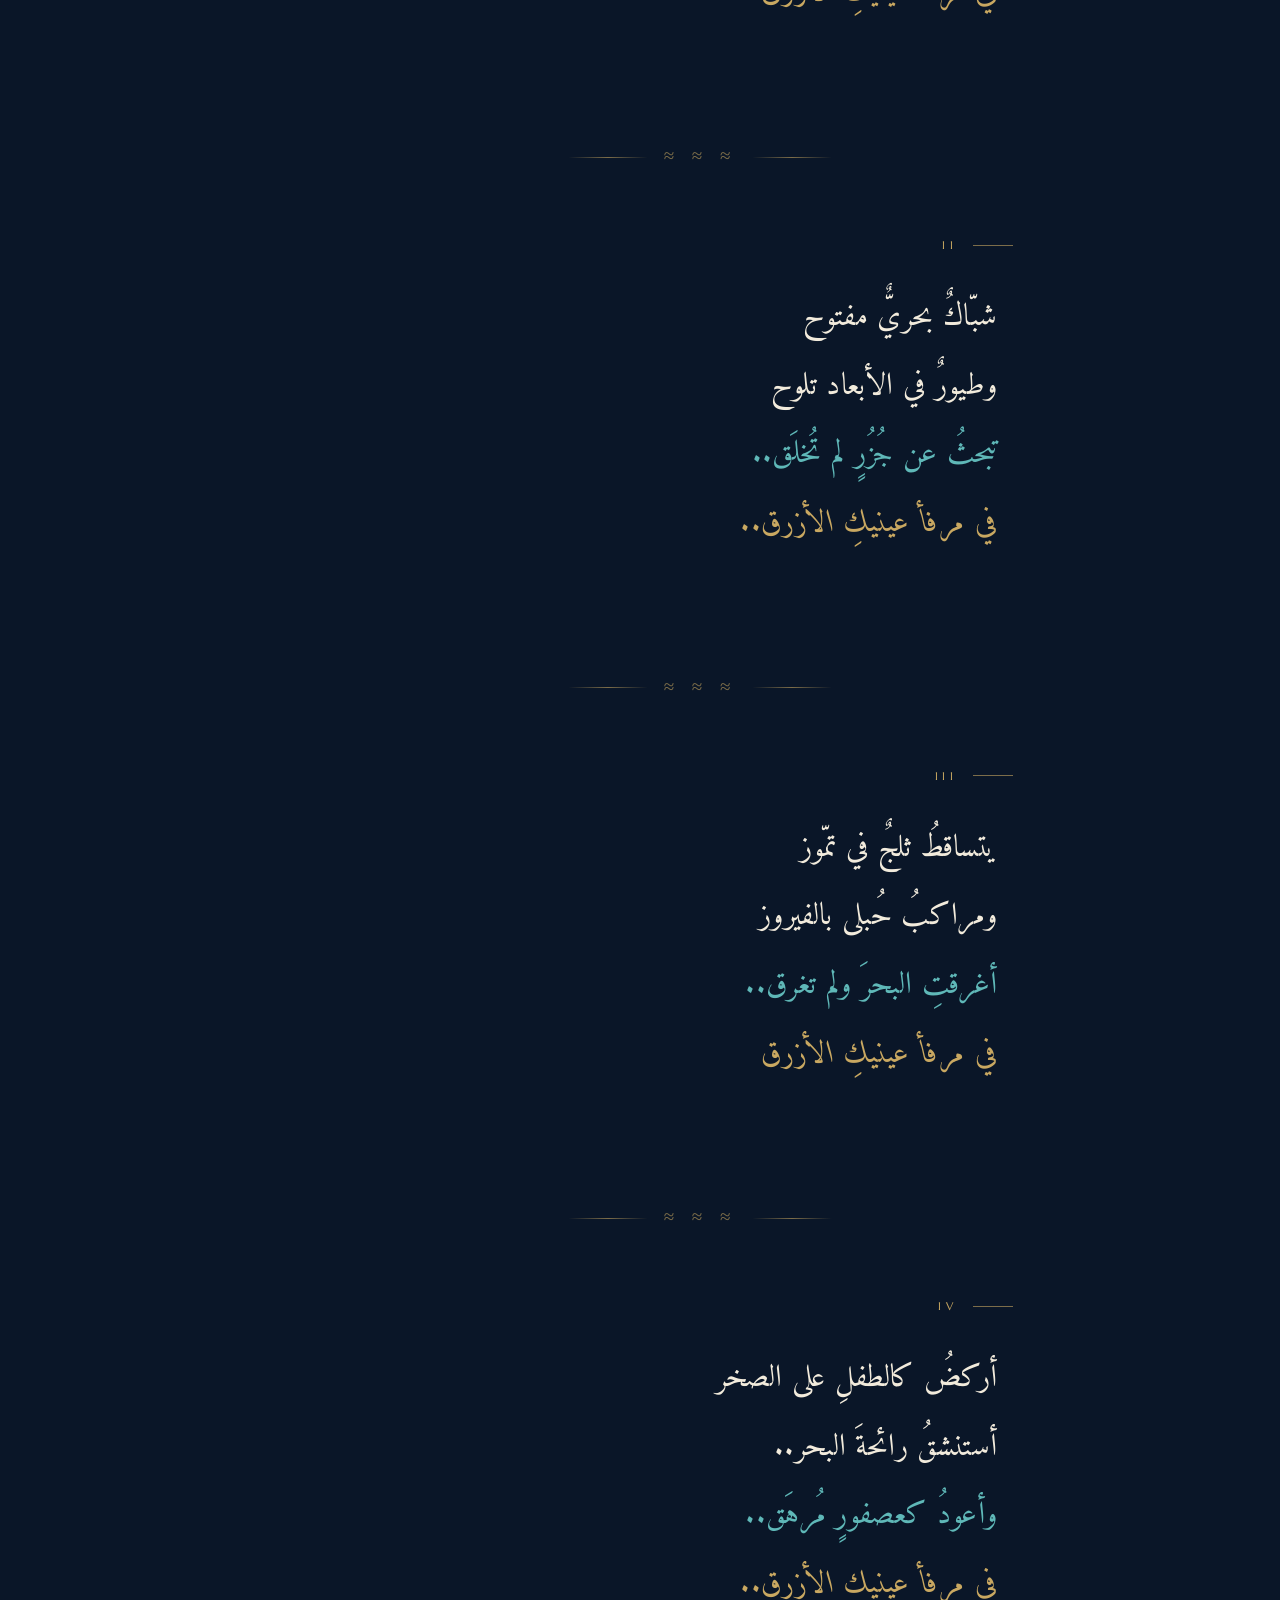
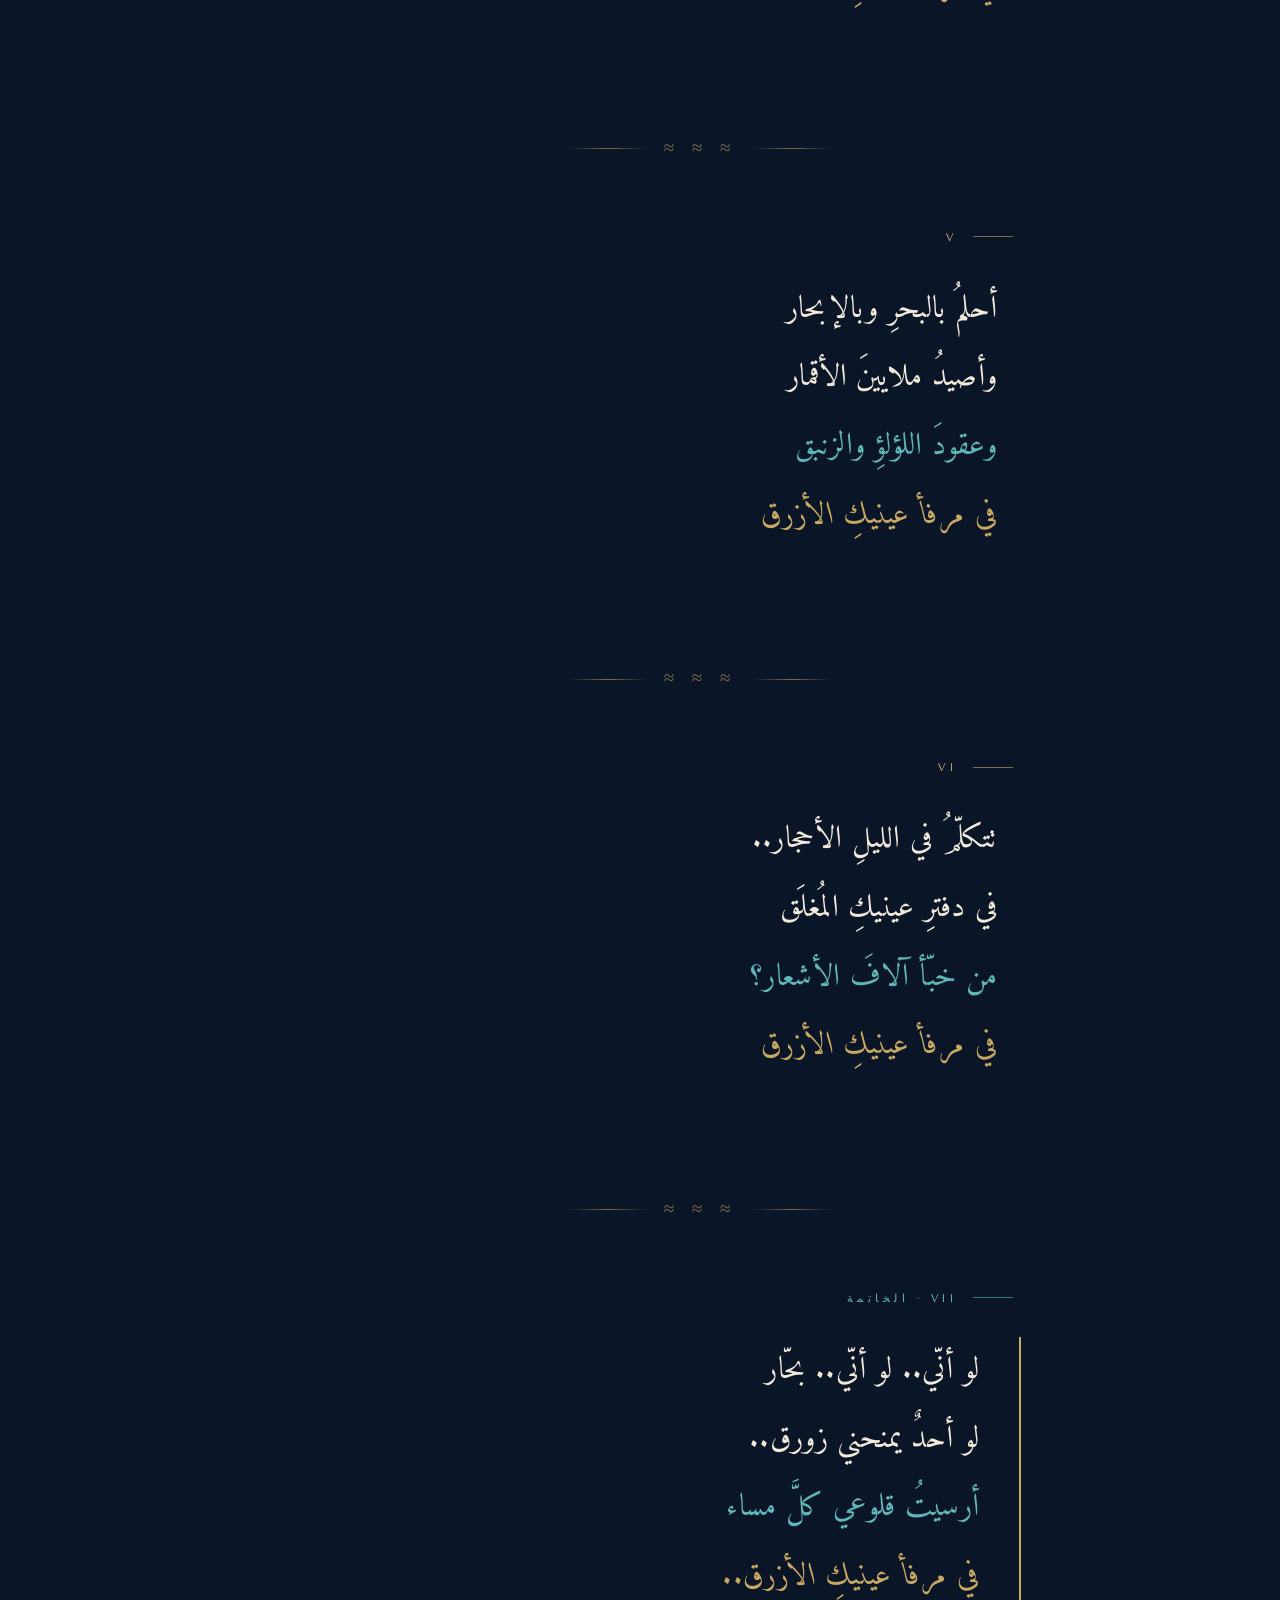
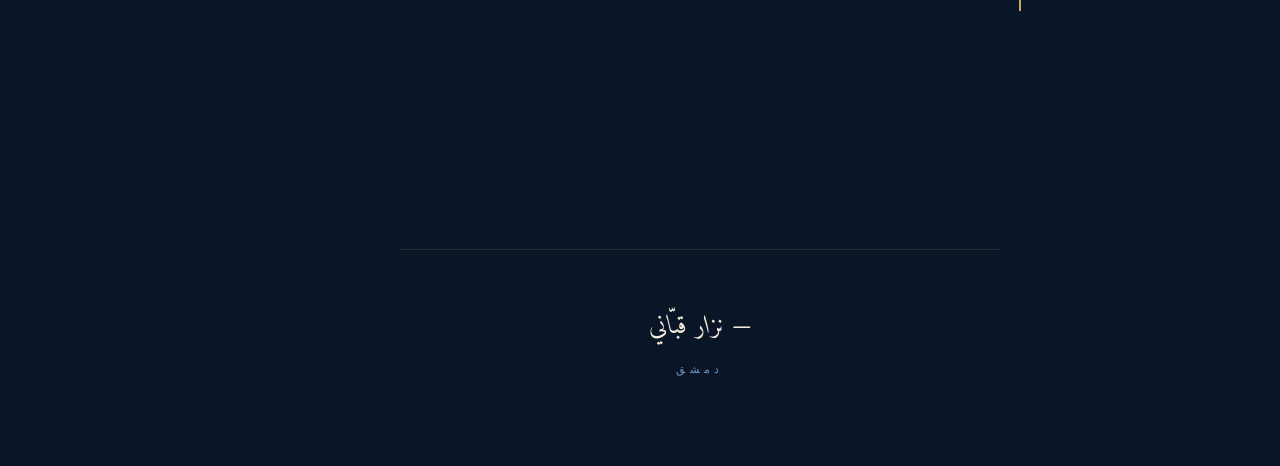
==== commit f084313e: "Update index.html" ====
--- a/index.html
+++ b/index.html
@@ -793,7 +793,7 @@
 
 <footer class="footer">
   <div class="signature">— نزار قبّاني</div>
-  <div class="meta">شاعر الحبّ · دمشق</div>
+  <div class="meta"> دمشق</div>
 </footer>
 
 <script>
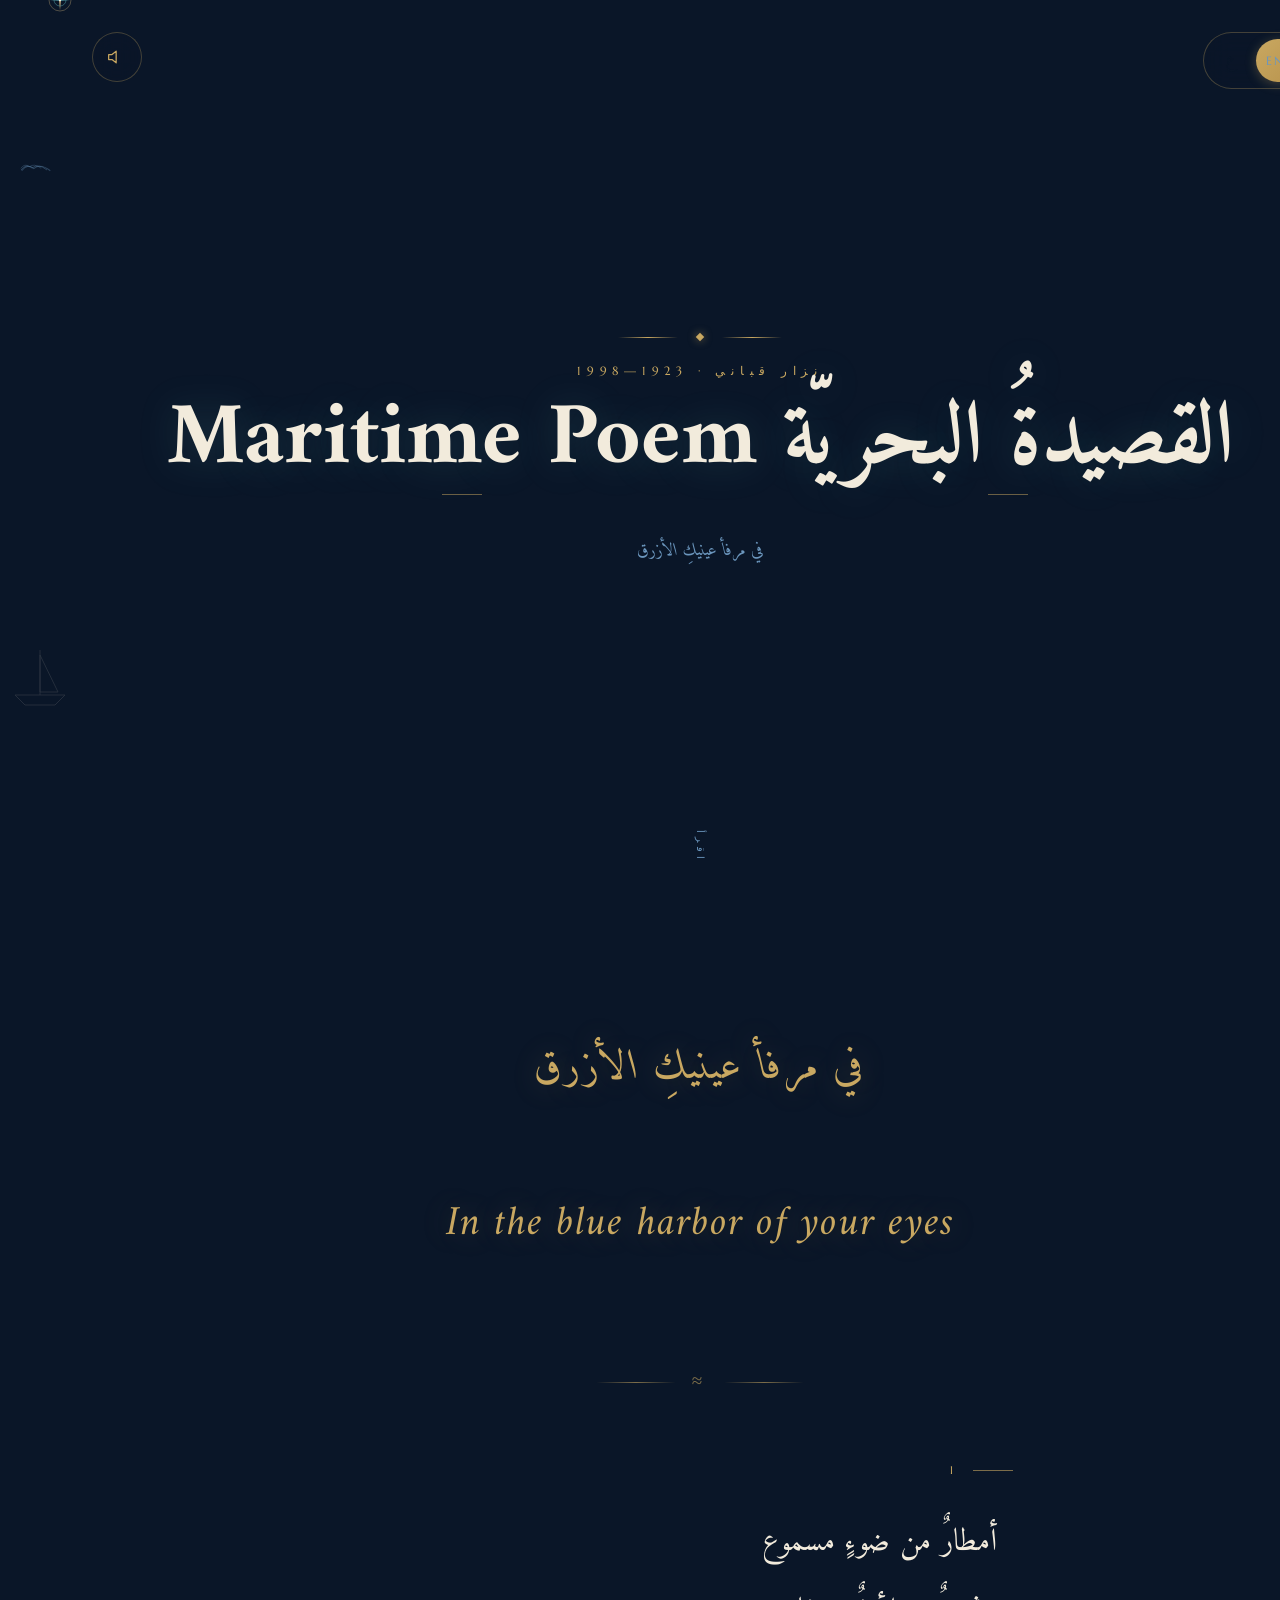
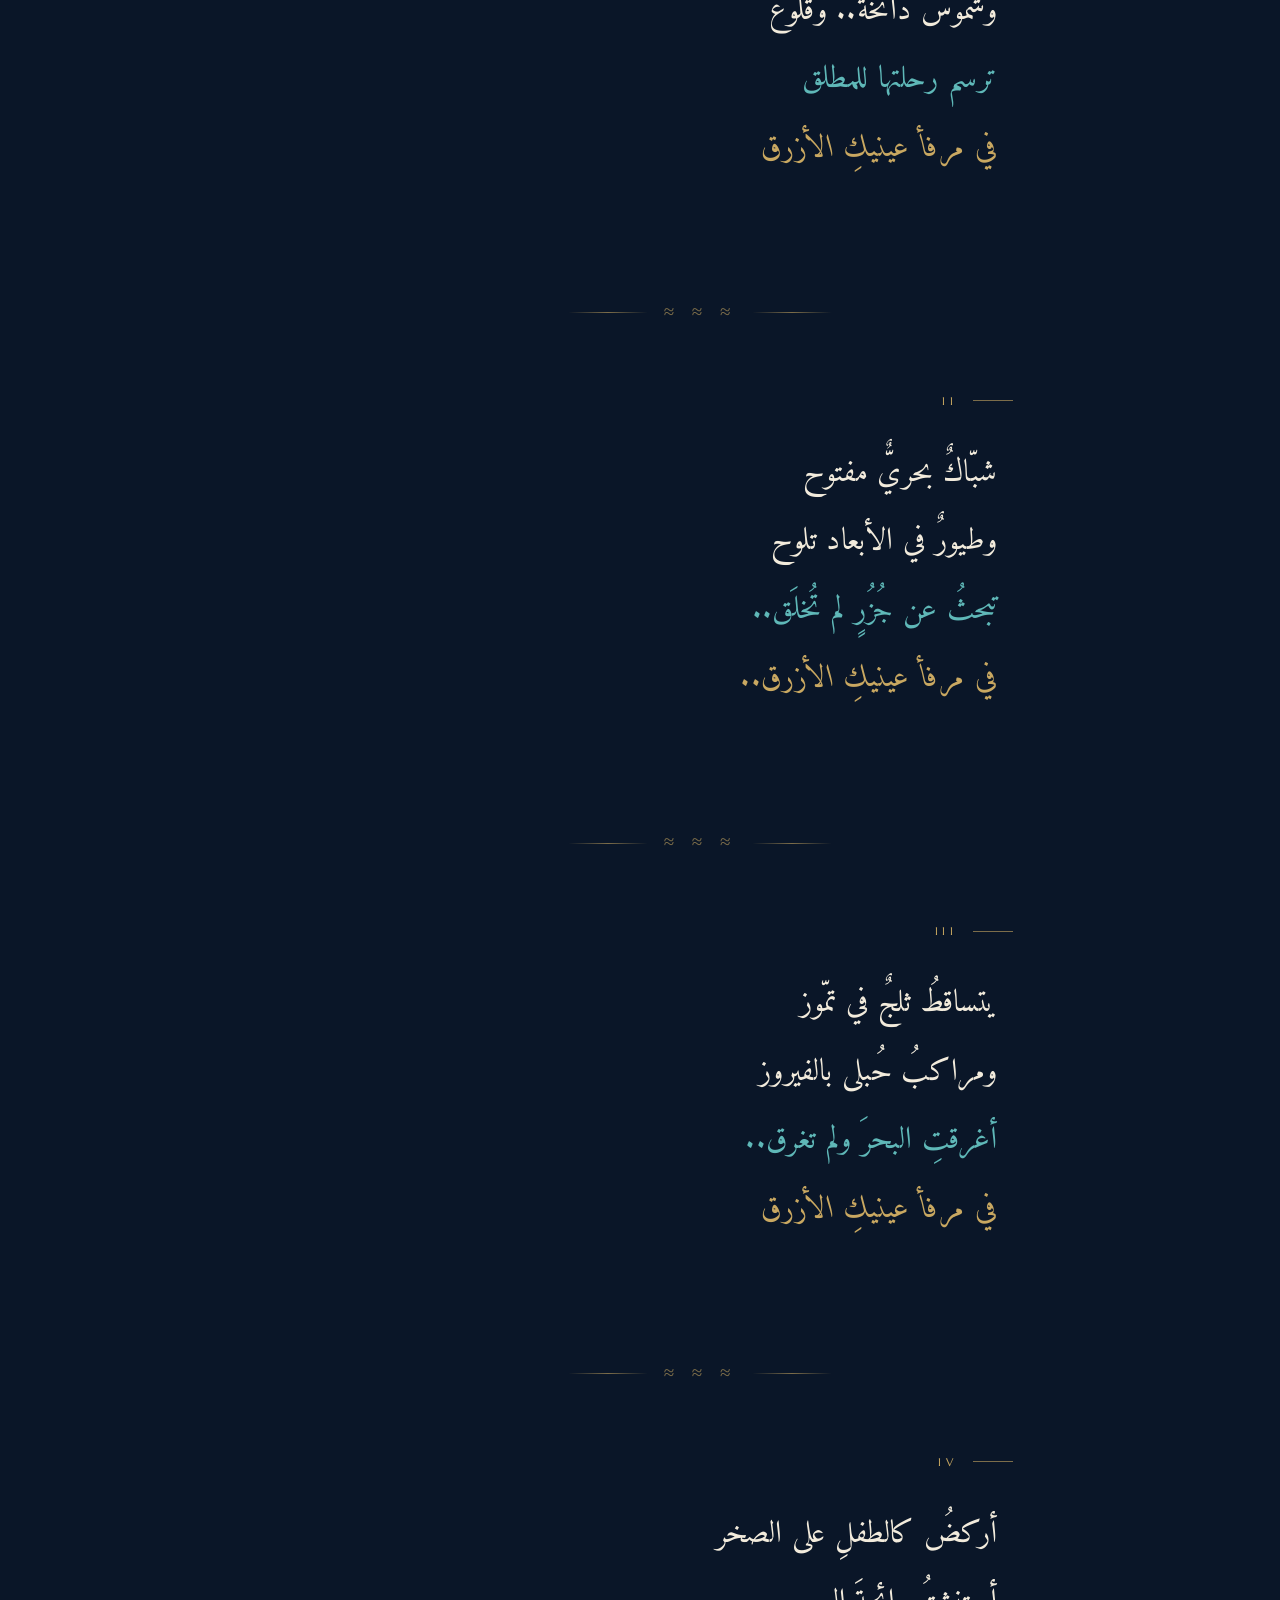
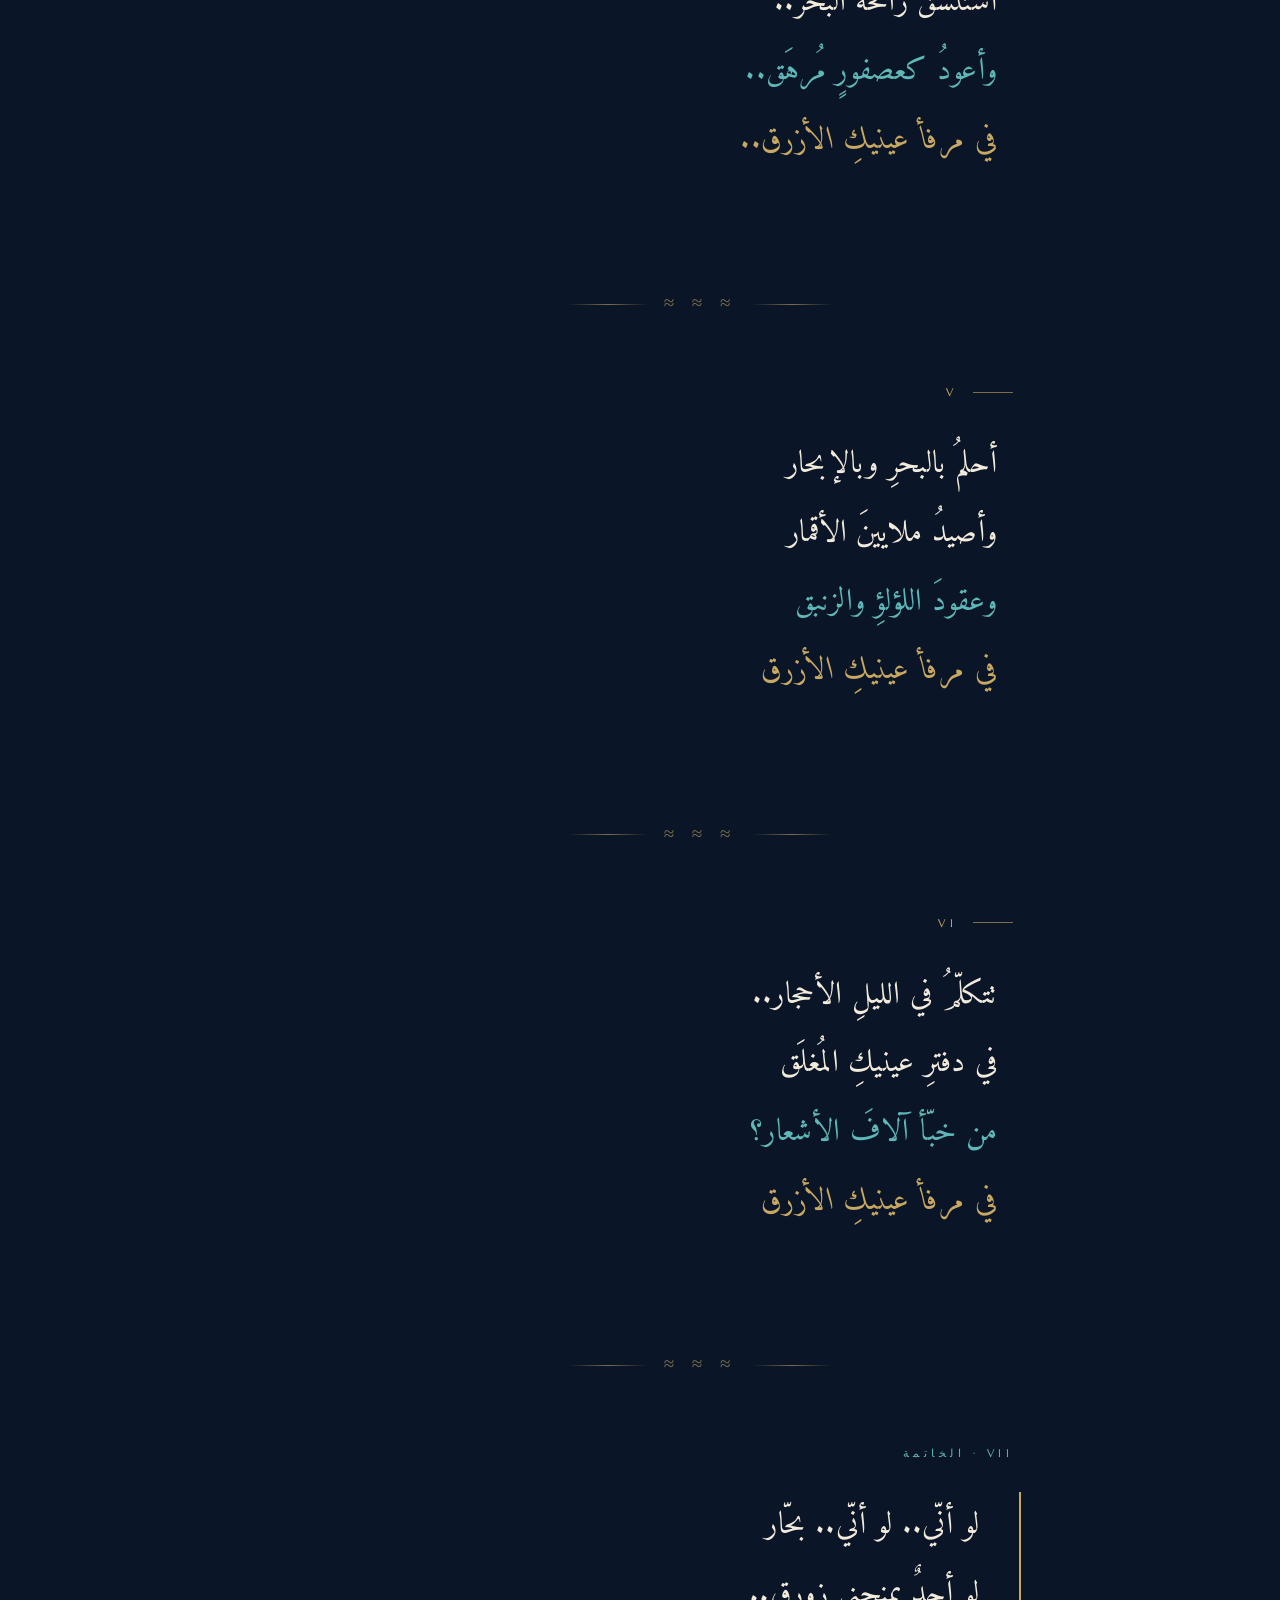
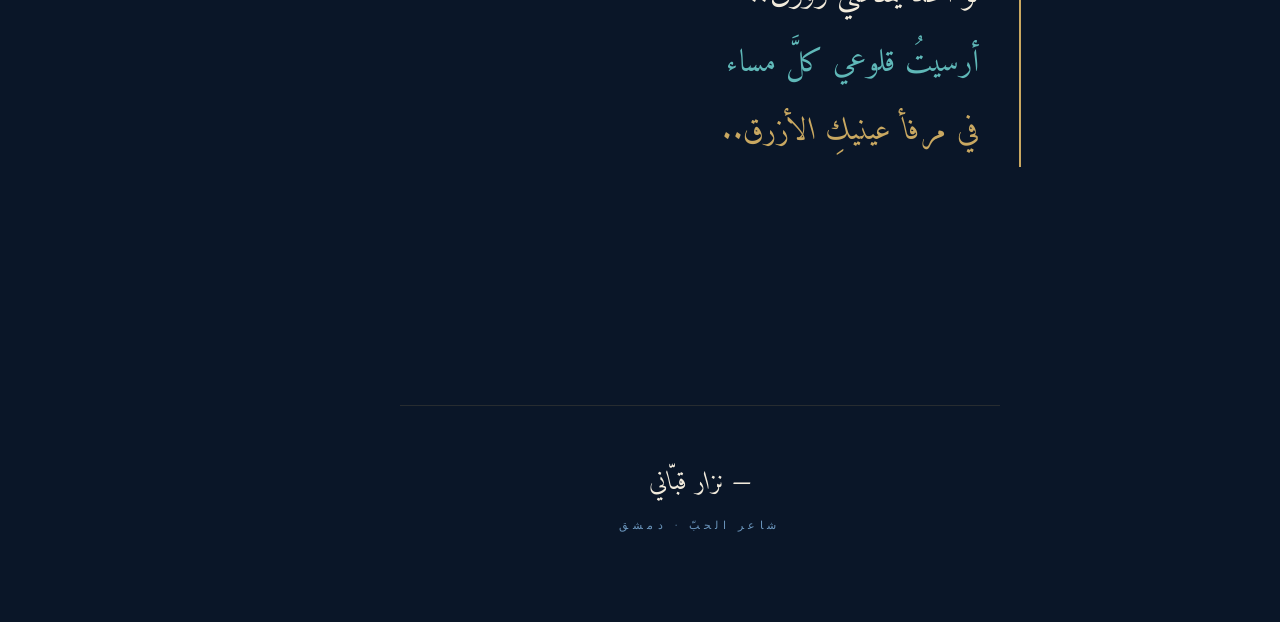
==== commit 9bbe06a3: "Add bilingual (AR/EN) toggle and content Introduce a language toggle UI and bilingual content suppor" ====
--- a/index.html
+++ b/index.html
@@ -589,6 +589,151 @@
     padding-right: 0;
     transform: none;
   }
+
+  /* ============ LANGUAGE TOGGLE ============ */
+  .lang-toggle {
+    position: fixed;
+    top: 2rem;
+    right: 2rem;
+    z-index: 100;
+    background: rgba(10, 22, 40, 0.6);
+    backdrop-filter: blur(12px);
+    -webkit-backdrop-filter: blur(12px);
+    border: 1px solid rgba(201, 168, 97, 0.3);
+    border-radius: 40px;
+    padding: 6px;
+    display: flex;
+    align-items: center;
+    gap: 0;
+    cursor: none;
+    opacity: 0;
+    animation: fadeIn 2s 3s ease forwards;
+    font-family: 'Marcellus', serif;
+  }
+
+  .lang-toggle button {
+    background: none;
+    border: none;
+    color: var(--mist);
+    font-family: 'Marcellus', serif;
+    font-size: 0.75rem;
+    letter-spacing: 0.15em;
+    padding: 8px 16px;
+    border-radius: 30px;
+    cursor: none;
+    transition: all 0.4s cubic-bezier(0.2, 0.8, 0.2, 1);
+    position: relative;
+    z-index: 2;
+  }
+
+  .lang-toggle button.ar {
+    font-family: 'Amiri', serif;
+    font-size: 0.95rem;
+    letter-spacing: 0;
+  }
+
+  .lang-toggle .slider {
+    position: absolute;
+    top: 6px;
+    bottom: 6px;
+    background: linear-gradient(135deg, var(--gold), #b8934d);
+    border-radius: 30px;
+    transition: all 0.5s cubic-bezier(0.2, 0.8, 0.2, 1);
+    box-shadow: 0 2px 12px rgba(201, 168, 97, 0.3);
+    z-index: 1;
+  }
+
+  .lang-toggle.ar .slider {
+    right: 6px;
+    left: 50%;
+  }
+
+  .lang-toggle.en .slider {
+    right: 50%;
+    left: 6px;
+  }
+
+  .lang-toggle button.active {
+    color: var(--ink);
+    font-weight: 600;
+  }
+
+  /* Adjust sound toggle position so it doesn't collide */
+  .sound-toggle {
+    top: 2rem;
+    left: 2rem;
+  }
+
+  /* ============ BILINGUAL CONTENT ============ */
+  /* English body uses a different font family */
+  body.en-mode {
+    font-family: 'Cormorant Garamond', serif;
+  }
+
+  body.en-mode .verse {
+    font-family: 'Cormorant Garamond', serif;
+    font-weight: 300;
+    text-align: left;
+    direction: ltr;
+  }
+
+  body.en-mode .verse .line {
+    padding-right: 0;
+    padding-left: 1rem;
+  }
+
+  body.en-mode .verse .line:hover {
+    padding-right: 0;
+    padding-left: 1.8rem;
+    transform: translateX(8px);
+  }
+
+  body.en-mode .verse .line::before {
+    right: auto;
+    left: 0;
+  }
+
+  body.en-mode .stanza-num::before {
+    /* flip the leading line */
+  }
+
+  body.en-mode .byline,
+  body.en-mode .title,
+  body.en-mode .verse .refrain.big,
+  body.en-mode .signature {
+    font-family: 'Cormorant Garamond', serif;
+  }
+
+  body.en-mode .eyebrow,
+  body.en-mode .ornament,
+  body.en-mode .footer .meta {
+    /* keep as is */
+  }
+
+  /* content visibility */
+  .ar-content { display: block; }
+  .en-content { display: none; }
+
+  body.en-mode {
+    direction: ltr;
+  }
+  body.en-mode .ar-content { display: none; }
+  body.en-mode .en-content { display: block; }
+
+  body.en-mode .stanza-num {
+    font-family: 'Marcellus', serif;
+  }
+
+  /* Smooth fade when switching */
+  .poem, .stage, .footer {
+    transition: opacity 0.3s ease;
+  }
+
+  body.switching .poem,
+  body.switching .stage,
+  body.switching .footer {
+    opacity: 0;
+  }
 </style>
 </head>
 <body>
@@ -621,6 +766,13 @@
   </svg>
 </button>
 
+<!-- language toggle -->
+<div class="lang-toggle ar" id="langToggle">
+  <div class="slider"></div>
+  <button class="en" data-lang="en">EN</button>
+  <button class="ar active" data-lang="ar">ع</button>
+</div>
+
 <!-- falling light -->
 <div class="rain" id="rain"></div>
 
@@ -649,15 +801,19 @@
     <div class="line"></div>
   </div>
 
-  <div class="eyebrow">نزار قباني · 1923—1998</div>
+  <div class="eyebrow ar-content">نزار قباني · 1923—1998</div>
+  <div class="eyebrow en-content">Nizar Qabbani · 1923—1998</div>
 
   <h1 class="title">
-    <span class="word">القصيدةُ البحريّة</span>
+    <span class="word ar-content">القصيدةُ البحريّة</span>
+    <span class="word en-content">Maritime Poem</span>
   </h1>
 
-  <p class="byline">في مرفأ عينيكِ الأزرق</p>
-
-  <div class="scroll-cue">اقرأ</div>
+  <p class="byline ar-content">في مرفأ عينيكِ الأزرق</p>
+  <p class="byline en-content"><em>In the blue harbor of your eyes</em></p>
+
+  <div class="scroll-cue ar-content">اقرأ</div>
+  <div class="scroll-cue en-content">READ</div>
 </section>
 
 <!-- POEM -->
@@ -666,7 +822,8 @@
   <!-- Opening refrain -->
   <div class="stanza opening" data-stanza>
     <div class="verse">
-      <span class="line refrain big">في مرفأ عينيكِ الأزرق</span>
+      <span class="line refrain big ar-content">في مرفأ عينيكِ الأزرق</span>
+      <span class="line refrain big en-content">In the blue harbor of your eyes</span>
     </div>
   </div>
 
@@ -679,12 +836,18 @@
   <!-- STANZA I -->
   <div class="stanza" data-stanza>
     <div class="stanza-num">I</div>
-    <div class="verse">
+    <div class="verse ar-content">
       <span class="line">أمطارٌ من ضوءٍ مسموع</span>
       <span class="line">وشموسٌ دائخةٌ.. وقلوع</span>
       <span class="line accent">ترسم رحلتها للمطلق</span>
       <span class="line refrain">في مرفأ عينيكِ الأزرق</span>
     </div>
+    <div class="verse en-content">
+      <span class="line">Blow rains of melodious lights,</span>
+      <span class="line">Dizzy suns and sails</span>
+      <span class="line accent">Painting their voyage to endlessness.</span>
+      <span class="line refrain">In the blue harbor of your eyes</span>
+    </div>
   </div>
 
   <div class="divider" data-stanza>
@@ -696,12 +859,18 @@
   <!-- STANZA II -->
   <div class="stanza" data-stanza>
     <div class="stanza-num">II</div>
-    <div class="verse">
+    <div class="verse ar-content">
       <span class="line">شبّاكٌ بحريٌّ مفتوح</span>
       <span class="line">وطيورٌ في الأبعاد تلوح</span>
       <span class="line accent">تبحثُ عن جُزُرٍ لم تُخلَق..</span>
       <span class="line refrain">في مرفأ عينيكِ الأزرق..</span>
     </div>
+    <div class="verse en-content">
+      <span class="line">Is an open sea window,</span>
+      <span class="line">And birds appear in the distance</span>
+      <span class="line accent">Searching for islands still unborn.</span>
+      <span class="line refrain">In the blue harbor of your eyes</span>
+    </div>
   </div>
 
   <div class="divider" data-stanza>
@@ -713,12 +882,18 @@
   <!-- STANZA III -->
   <div class="stanza" data-stanza>
     <div class="stanza-num">III</div>
-    <div class="verse">
+    <div class="verse ar-content">
       <span class="line">يتساقطُ ثلجٌ في تمّوز</span>
       <span class="line">ومراكبُ حُبلى بالفيروز</span>
       <span class="line accent">أغرقتِ البحرَ ولم تغرق..</span>
       <span class="line refrain">في مرفأ عينيكِ الأزرق</span>
     </div>
+    <div class="verse en-content">
+      <span class="line">Snow falls in July.</span>
+      <span class="line">Ships laden with turquoise</span>
+      <span class="line accent">Spill over the sea and are not drowned.</span>
+      <span class="line refrain">In the blue harbor of your eyes</span>
+    </div>
   </div>
 
   <div class="divider" data-stanza>
@@ -730,12 +905,18 @@
   <!-- STANZA IV -->
   <div class="stanza" data-stanza>
     <div class="stanza-num">IV</div>
-    <div class="verse">
+    <div class="verse ar-content">
       <span class="line">أركضُ كالطفلِ على الصخر</span>
       <span class="line">أستنشقُ رائحةَ البحر..</span>
       <span class="line accent">وأعودُ كعصفورٍ مُرهَق..</span>
       <span class="line refrain">في مرفأ عينيكِ الأزرق..</span>
     </div>
+    <div class="verse en-content">
+      <span class="line">I run on the scattered rocks like a child</span>
+      <span class="line">Breathing the fragrance of the sea</span>
+      <span class="line accent">And return an exhausted bird.</span>
+      <span class="line refrain">In the blue harbor of your eyes</span>
+    </div>
   </div>
 
   <div class="divider" data-stanza>
@@ -747,12 +928,18 @@
   <!-- STANZA V -->
   <div class="stanza" data-stanza>
     <div class="stanza-num">V</div>
-    <div class="verse">
+    <div class="verse ar-content">
       <span class="line">أحلمُ بالبحرِ وبالإبحار</span>
       <span class="line">وأصيدُ ملايينَ الأقمار</span>
       <span class="line accent">وعقودَ اللؤلؤِ والزنبق</span>
       <span class="line refrain">في مرفأ عينيكِ الأزرق</span>
     </div>
+    <div class="verse en-content">
+      <span class="line">I dream of the sea and of voyages,</span>
+      <span class="line">I hunt millions of moons,</span>
+      <span class="line accent">Necklaces of pearls and lilies</span>
+      <span class="line refrain">In the blue harbor of your eyes</span>
+    </div>
   </div>
 
   <div class="divider" data-stanza>
@@ -764,12 +951,18 @@
   <!-- STANZA VI -->
   <div class="stanza" data-stanza>
     <div class="stanza-num">VI</div>
-    <div class="verse">
+    <div class="verse ar-content">
       <span class="line">تتكلّمُ في الليلِ الأحجار..</span>
       <span class="line">في دفترِ عينيكِ المُغلَق</span>
       <span class="line accent">من خبّأ آلافَ الأشعار؟</span>
       <span class="line refrain">في مرفأ عينيكِ الأزرق</span>
     </div>
+    <div class="verse en-content">
+      <span class="line">Stones sing in the night.</span>
+      <span class="line">Who has hidden a thousand poems</span>
+      <span class="line accent">In the closed book of your eyes?</span>
+      <span class="line refrain">In the blue harbor of your eyes</span>
+    </div>
   </div>
 
   <div class="divider" data-stanza>
@@ -780,20 +973,29 @@
 
   <!-- STANZA VII — final -->
   <div class="stanza final" data-stanza>
-    <div class="stanza-num">VII · الخاتمة</div>
-    <div class="verse">
+    <div class="stanza-num ar-content">VII · الخاتمة</div>
+    <div class="stanza-num en-content">VII · Envoi</div>
+    <div class="verse ar-content">
       <span class="line">لو أنّي.. لو أنّي.. بحّار</span>
       <span class="line">لو أحدٌ يمنحني زورق..</span>
       <span class="line accent">أرسيتُ قلوعي كلَّ مساء</span>
       <span class="line refrain">في مرفأ عينيكِ الأزرق..</span>
     </div>
+    <div class="verse en-content">
+      <span class="line">If only, if only I were a sailor,</span>
+      <span class="line">If only somebody'd give me a boat,</span>
+      <span class="line accent">I would furl my sails each evening</span>
+      <span class="line refrain">In the blue harbor of your eyes.</span>
+    </div>
   </div>
 
 </section>
 
 <footer class="footer">
-  <div class="signature">— نزار قبّاني</div>
-  <div class="meta"> دمشق</div>
+  <div class="signature ar-content">— نزار قبّاني</div>
+  <div class="signature en-content"><em>— Nizar Qabbani</em></div>
+  <div class="meta ar-content">شاعر الحبّ · دمشق</div>
+  <div class="meta en-content">Poet of Love · Damascus</div>
 </footer>
 
 <script>
@@ -849,7 +1051,7 @@
   });
 
   // cursor grows on interactive elements
-  document.querySelectorAll('.line, .sound-toggle').forEach(el => {
+  document.querySelectorAll('.line, .sound-toggle, .lang-toggle button').forEach(el => {
     el.addEventListener('mouseenter', () => cursor.classList.add('hover'));
     el.addEventListener('mouseleave', () => cursor.classList.remove('hover'));
   });
@@ -1016,6 +1218,45 @@
       playing = false;
     }
   });
+
+  // ============ LANGUAGE TOGGLE ============
+  const langToggle = document.getElementById('langToggle');
+  const langButtons = langToggle.querySelectorAll('button');
+  const html = document.documentElement;
+  const body = document.body;
+
+  langButtons.forEach(btn => {
+    btn.addEventListener('click', () => {
+      const lang = btn.dataset.lang;
+      const currentLang = body.classList.contains('en-mode') ? 'en' : 'ar';
+      if (lang === currentLang) return;
+
+      // fade out → switch → fade in
+      body.classList.add('switching');
+
+      setTimeout(() => {
+        if (lang === 'en') {
+          body.classList.add('en-mode');
+          html.setAttribute('lang', 'en');
+          html.setAttribute('dir', 'ltr');
+          langToggle.classList.remove('ar');
+          langToggle.classList.add('en');
+        } else {
+          body.classList.remove('en-mode');
+          html.setAttribute('lang', 'ar');
+          html.setAttribute('dir', 'rtl');
+          langToggle.classList.remove('en');
+          langToggle.classList.add('ar');
+        }
+
+        // update active button state
+        langButtons.forEach(b => b.classList.toggle('active', b.dataset.lang === lang));
+
+        // fade back in
+        setTimeout(() => body.classList.remove('switching'), 50);
+      }, 300);
+    });
+  });
 </script>
 
 </body>
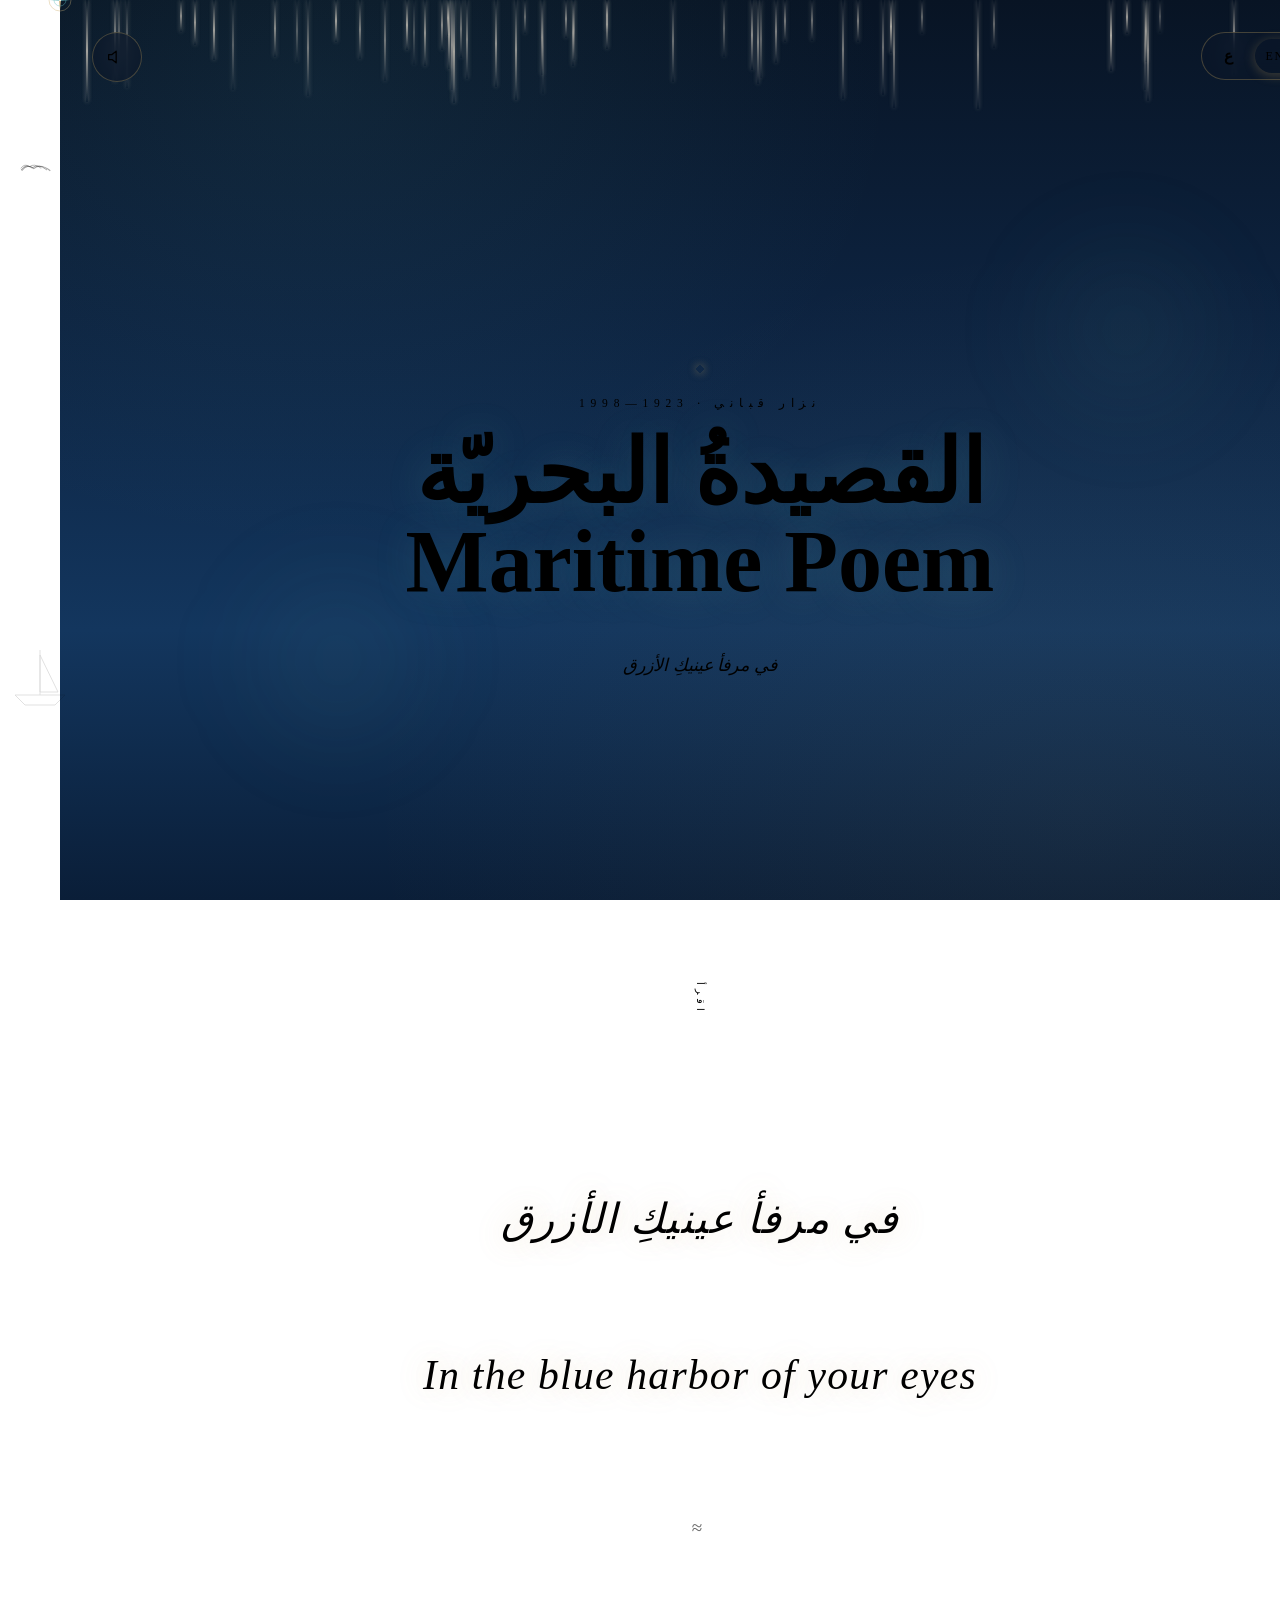
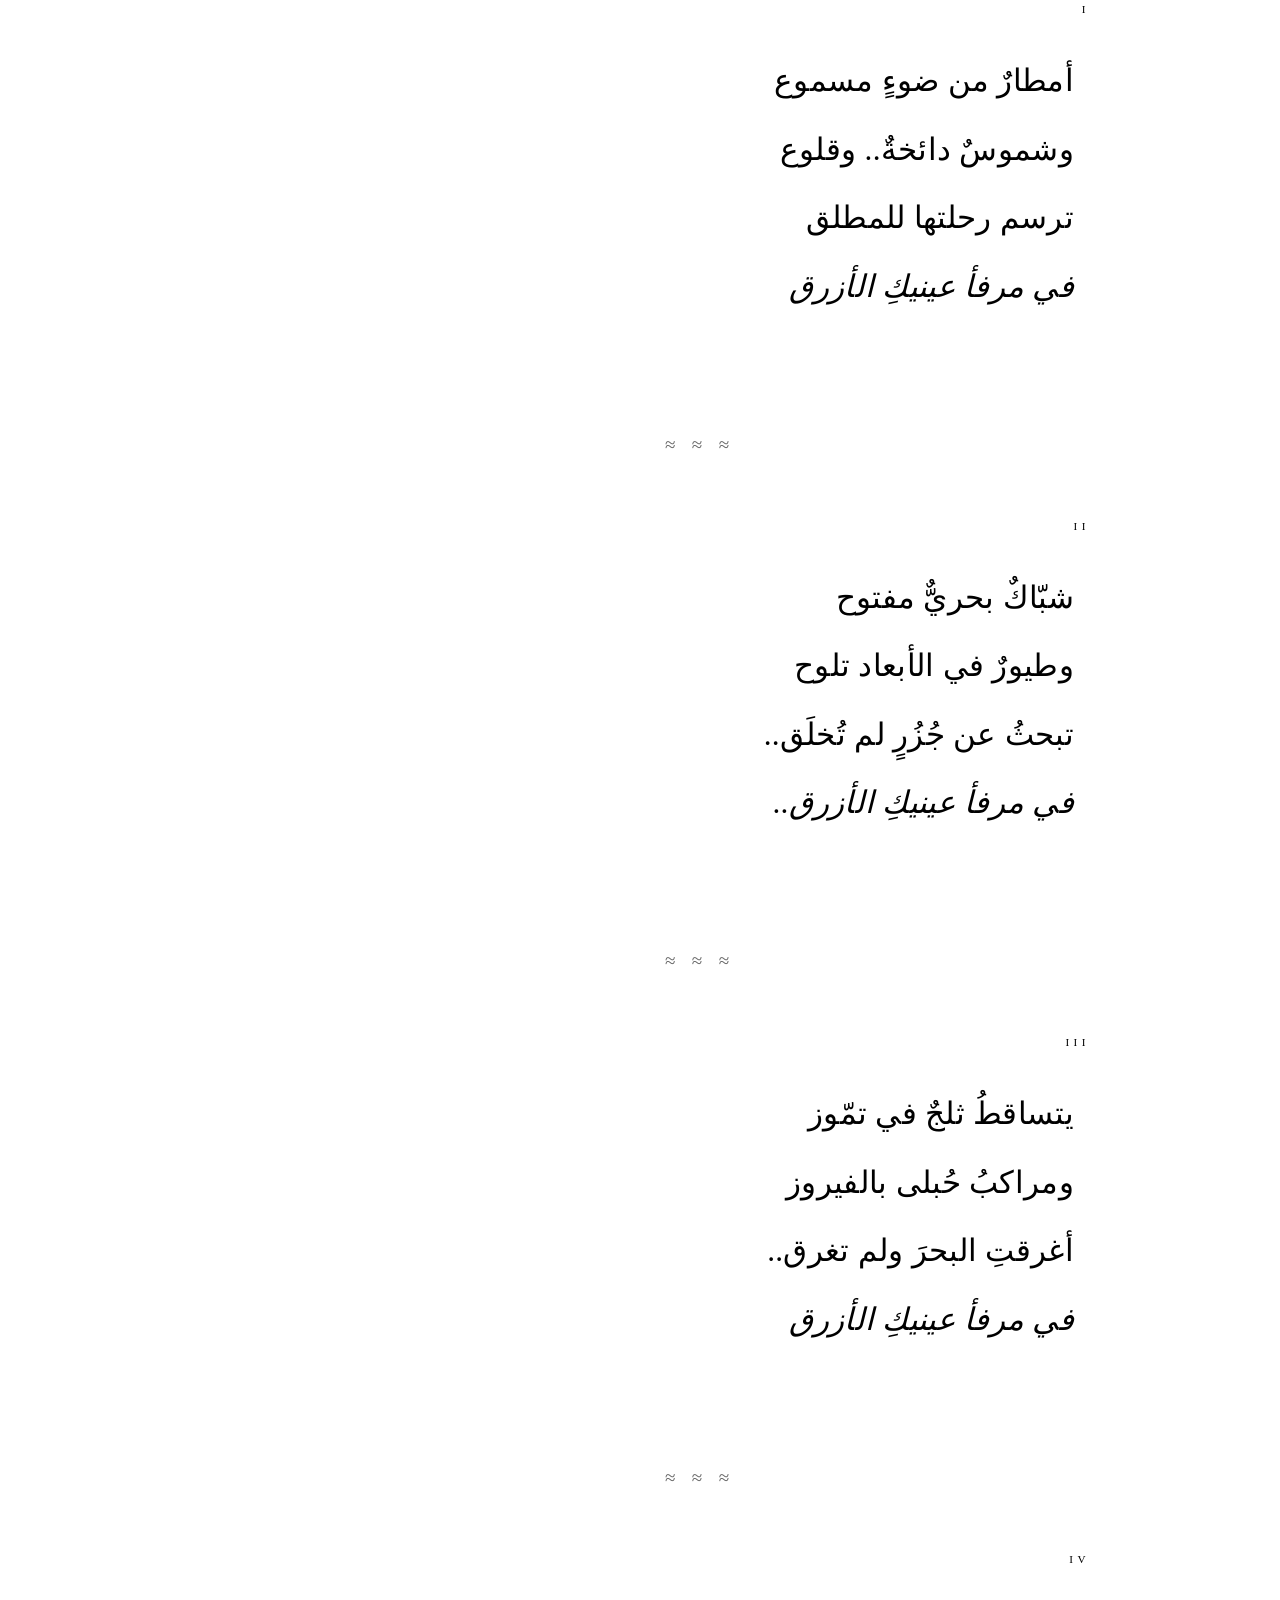
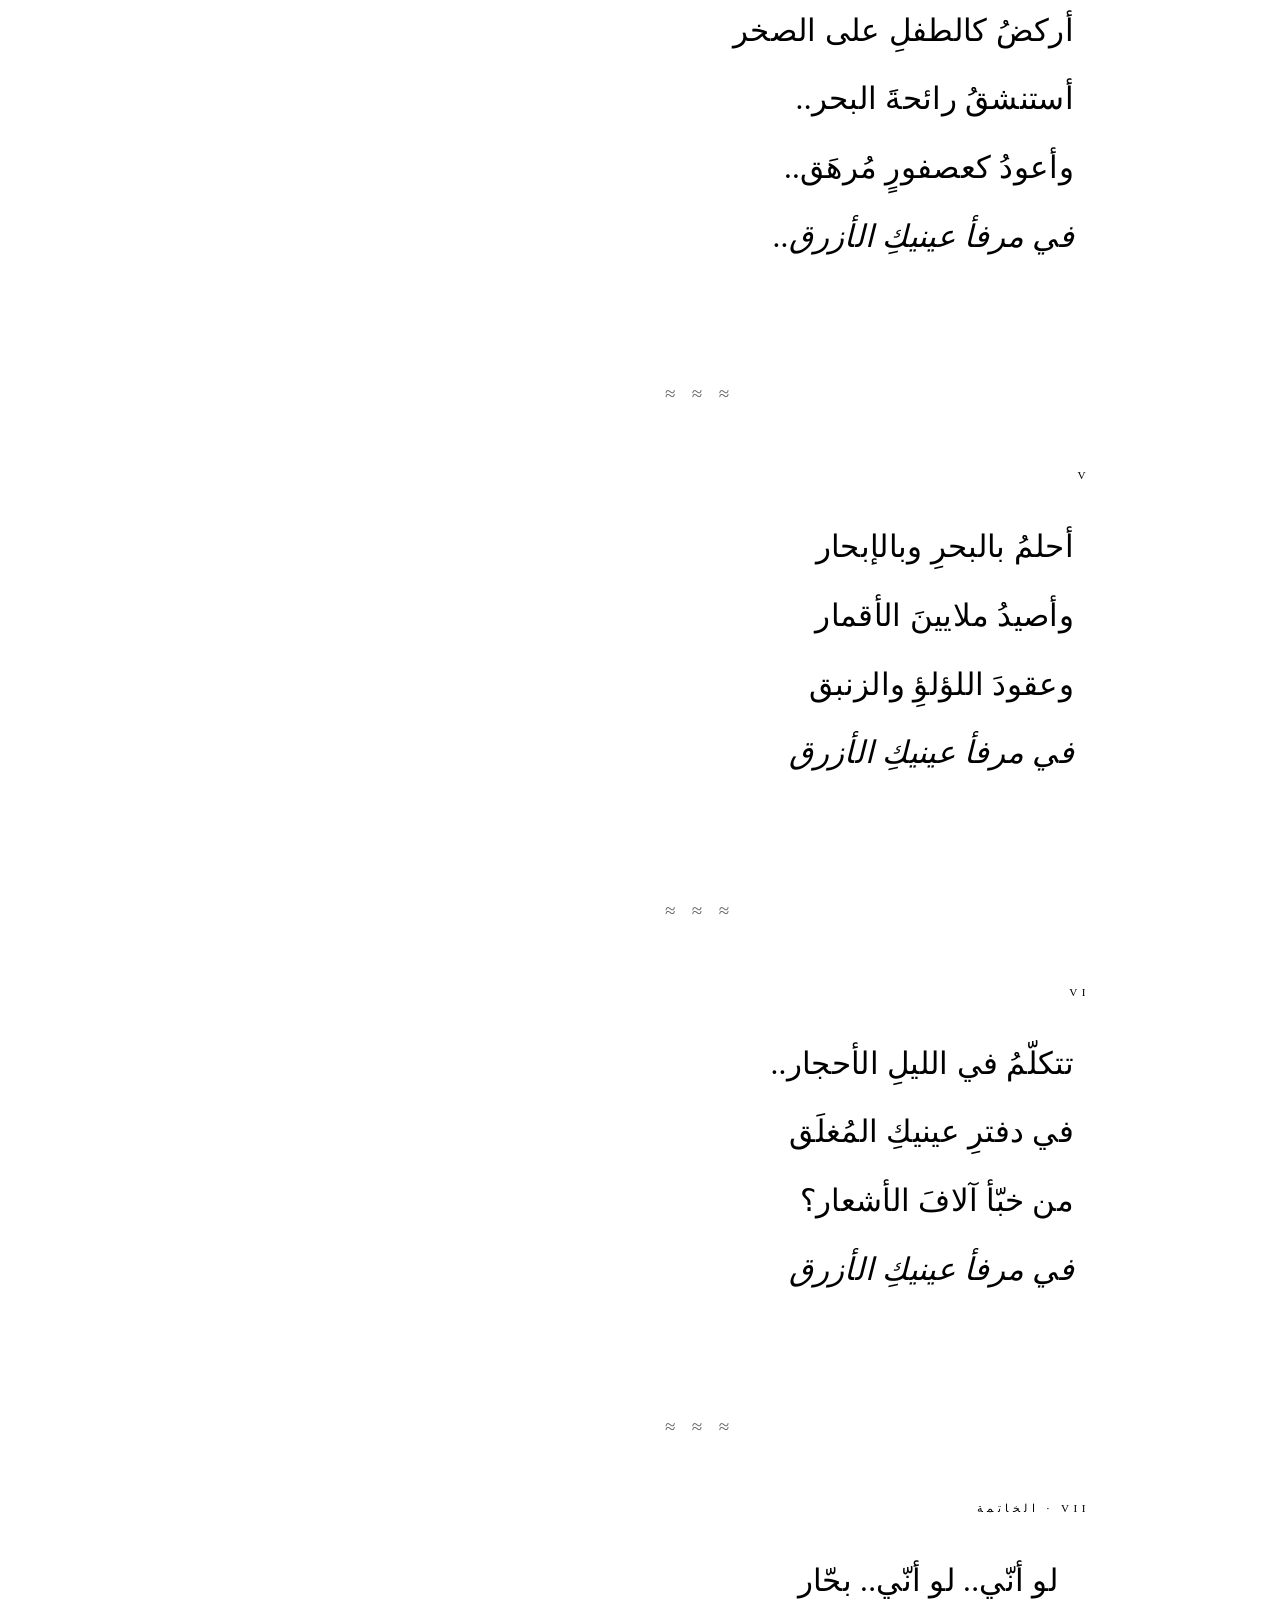
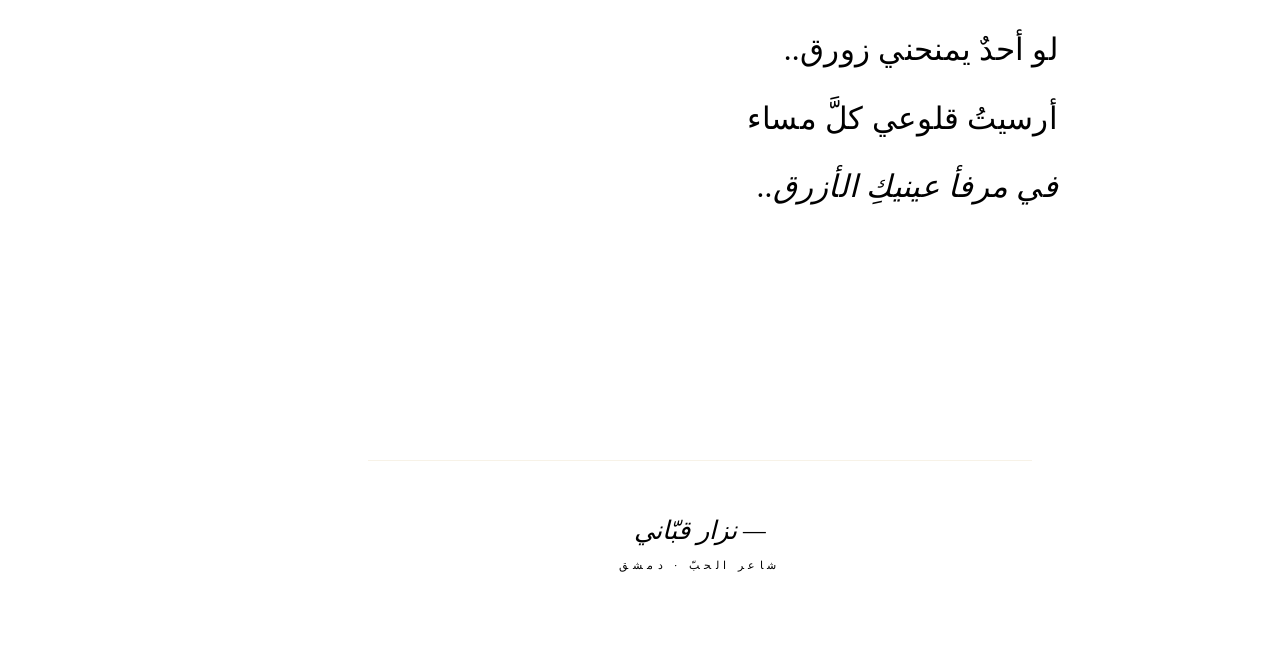
==== commit d91d3db6: "Update index.html" ====
--- a/index.html
+++ b/index.html
@@ -1,4 +1,5 @@
 <!DOCTYPE html>
+
 <html lang="ar" dir="rtl">
 <head>
 <meta charset="UTF-8" />
@@ -20,721 +21,728 @@
     --paper: #f2ebdc;
   }
 
-  * { margin: 0; padding: 0; box-sizing: border-box; }
-
-  html, body {
-    background: var(--ink);
-    color: var(--paper);
-    font-family: 'Amiri', serif;
-    min-height: 100vh;
-    overflow-x: hidden;
-  }
-
-  /* ocean depth background */
-  .sea {
-    position: fixed;
-    inset: 0;
-    background:
-      radial-gradient(ellipse at 20% 10%, rgba(95, 184, 184, 0.08) 0%, transparent 40%),
-      radial-gradient(ellipse at 80% 90%, rgba(201, 168, 97, 0.06) 0%, transparent 50%),
-      linear-gradient(180deg, #081424 0%, #0d2340 35%, #13365e 70%, #0a1e38 100%);
-    z-index: -2;
-  }
-
-  /* grain overlay */
-  .sea::after {
-    content: '';
-    position: absolute;
-    inset: 0;
-    background-image: url("data:image/svg+xml;utf8,<svg xmlns='http://www.w3.org/2000/svg' width='200' height='200'><filter id='n'><feTurbulence type='fractalNoise' baseFrequency='0.9' numOctaves='3'/><feColorMatrix values='0 0 0 0 0.95, 0 0 0 0 0.87, 0 0 0 0 0.82, 0 0 0 0.08 0'/></filter><rect width='100%' height='100%' filter='url(%23n)'/></svg>");
-    opacity: 0.5;
-    mix-blend-mode: overlay;
-    pointer-events: none;
-  }
-
-  /* falling light — "أمطار من ضوء مسموع" */
-  .rain {
-    position: fixed;
-    inset: 0;
-    z-index: -1;
-    pointer-events: none;
-    overflow: hidden;
-  }
-
-  .rain span {
-    position: absolute;
-    top: -20px;
-    width: 1px;
-    background: linear-gradient(180deg, transparent, rgba(232, 223, 208, 0.6), transparent);
-    animation: fall linear infinite;
-  }
-
-  @keyframes fall {
-    0% { transform: translateY(-20vh); opacity: 0; }
-    10% { opacity: 1; }
-    90% { opacity: 1; }
-    100% { transform: translateY(120vh); opacity: 0; }
-  }
-
-  /* distant birds */
-  .bird {
-    position: fixed;
-    top: 18%;
-    left: -40px;
-    z-index: -1;
-    opacity: 0.35;
-    animation: drift 60s linear infinite;
-    color: var(--mist);
-  }
-
-  .bird:nth-child(2) { top: 24%; animation-duration: 80s; animation-delay: -20s; opacity: 0.2;}
-  .bird:nth-child(3) { top: 14%; animation-duration: 95s; animation-delay: -45s; opacity: 0.28;}
-
-  @keyframes drift {
-    to { transform: translateX(110vw); }
-  }
-
-  /* layout */
-  .stage {
-    min-height: 100vh;
-    display: flex;
-    flex-direction: column;
-    align-items: center;
-    justify-content: center;
-    padding: 8vh 6vw;
-    position: relative;
-  }
-
-  /* top ornament */
-  .ornament {
-    display: flex;
-    align-items: center;
-    gap: 1.2rem;
-    color: var(--gold);
-    opacity: 0;
-    animation: fadeIn 2s 0.2s ease forwards;
-  }
-
-  .ornament .line {
-    width: 60px;
-    height: 1px;
-    background: linear-gradient(90deg, transparent, var(--gold), transparent);
-  }
-
-  .ornament .diamond {
-    width: 6px; height: 6px;
-    background: var(--gold);
-    transform: rotate(45deg);
-    box-shadow: 0 0 8px rgba(201, 168, 97, 0.6);
-  }
-
-  /* eyebrow */
-  .eyebrow {
-    font-family: 'Marcellus', serif;
-    font-size: 0.72rem;
-    letter-spacing: 0.5em;
-    color: var(--gold);
-    text-transform: uppercase;
-    margin-top: 1.5rem;
-    opacity: 0;
-    animation: fadeIn 2s 0.8s ease forwards;
-  }
-
-  /* title */
-  .title {
-    font-family: 'Amiri', serif;
-    font-weight: 700;
-    font-size: clamp(2.8rem, 7vw, 5.5rem);
-    line-height: 1;
-    color: var(--paper);
-    margin-top: 1.2rem;
-    margin-bottom: 0.6rem;
-    text-align: center;
-    opacity: 0;
-    animation: riseUp 2s 1.2s ease forwards;
-    text-shadow: 0 2px 40px rgba(95, 184, 184, 0.2);
-  }
-
-  .title .word {
-    display: inline-block;
-    position: relative;
-  }
-
-  .title .word::after {
-    content: '';
-    position: absolute;
-    bottom: -10px;
-    right: 50%;
-    transform: translateX(50%);
-    width: 40px;
-    height: 1px;
-    background: var(--gold);
-    opacity: 0.5;
-  }
-
-  .byline {
-    font-family: 'Amiri', serif;
-    font-style: italic;
-    font-size: 1.1rem;
-    color: var(--mist);
-    margin-top: 2.5rem;
-    opacity: 0;
-    animation: fadeIn 2s 1.8s ease forwards;
-  }
-
-  /* scroll cue */
-  .scroll-cue {
-    position: absolute;
-    bottom: 4vh;
-    left: 50%;
-    transform: translateX(-50%);
-    font-family: 'Marcellus', serif;
-    font-size: 0.65rem;
-    letter-spacing: 0.4em;
-    color: var(--mist);
-    opacity: 0;
-    animation: fadeIn 2s 2.5s ease forwards, pulse 2s 3s ease infinite;
-    writing-mode: vertical-rl;
-  }
-
-  @keyframes pulse {
-    0%, 100% { opacity: 0.4; }
-    50% { opacity: 1; }
-  }
-
-  /* poem section */
-  .poem {
-    max-width: 780px;
-    margin: 0 auto;
-    padding: 10vh 6vw 14vh;
-    position: relative;
-  }
-
-  .stanza {
-    margin-bottom: 7rem;
-    position: relative;
-    opacity: 0;
-    transform: translateY(30px);
-    transition: all 1.5s ease;
-  }
-
-  .stanza.visible {
-    opacity: 1;
-    transform: translateY(0);
-  }
-
-  .stanza-num {
-    font-family: 'Marcellus', serif;
-    font-size: 0.7rem;
-    letter-spacing: 0.4em;
-    color: var(--gold);
-    margin-bottom: 2rem;
-    display: flex;
-    align-items: center;
-    gap: 1rem;
-  }
-
-  .stanza-num::before {
-    content: '';
-    width: 40px;
-    height: 1px;
-    background: var(--gold);
-    opacity: 0.6;
-  }
-
-  .verse {
-    font-family: 'Amiri', serif;
-    font-size: clamp(1.4rem, 2.6vw, 1.95rem);
-    line-height: 2.2;
-    color: var(--paper);
-    text-align: right;
-    letter-spacing: 0.01em;
-  }
-
-  .verse .line {
-    display: block;
-    position: relative;
-    padding-right: 1rem;
-    transition: all 0.4s ease;
-  }
-
-  .verse .line:hover {
-    color: var(--turquoise);
-    padding-right: 1.4rem;
-  }
-
-  .verse .refrain {
-    color: var(--gold);
-    font-style: italic;
-    font-weight: 400;
-  }
-
-  .verse .refrain.big {
-    font-size: clamp(1.8rem, 3.5vw, 2.6rem);
-    text-align: center;
-    display: block;
-    padding: 2rem 0;
-    letter-spacing: 0.03em;
-    text-shadow: 0 0 30px rgba(201, 168, 97, 0.3);
-  }
-
-  .stanza.opening {
-    text-align: center;
-    margin-bottom: 4rem;
-  }
-
-  .stanza.final .verse {
-    border-right: 2px solid var(--gold);
-    padding-right: 1.5rem;
-    margin-right: -0.5rem;
-  }
-
-  .stanza.final .stanza-num {
-    color: var(--turquoise);
-  }
-
-  .stanza.final .stanza-num::before {
-    background: var(--turquoise);
-  }
-
-  .verse .accent {
-    color: var(--turquoise);
-  }
-
-  /* decorative separator */
-  .divider {
-    display: flex;
-    align-items: center;
-    justify-content: center;
-    gap: 1rem;
-    margin: 4rem auto;
-    color: var(--gold);
-    opacity: 0.6;
-  }
-
-  .divider .wave {
-    font-size: 1.2rem;
-    letter-spacing: 0.3em;
-  }
-
-  .divider .line {
-    width: 80px;
-    height: 1px;
-    background: linear-gradient(90deg, transparent, var(--gold), transparent);
-  }
-
-  /* footer */
-  .footer {
-    text-align: center;
-    padding: 6vh 2rem 10vh;
-    border-top: 1px solid rgba(201, 168, 97, 0.15);
-    max-width: 600px;
-    margin: 0 auto;
-  }
-
-  .footer .signature {
-    font-family: 'Amiri', serif;
-    font-style: italic;
-    font-size: 1.6rem;
-    color: var(--paper);
-    margin-bottom: 0.8rem;
-  }
-
-  .footer .meta {
-    font-family: 'Marcellus', serif;
-    font-size: 0.7rem;
-    letter-spacing: 0.4em;
-    color: var(--mist);
-    text-transform: uppercase;
-  }
-
-  /* animations */
-  @keyframes fadeIn {
-    to { opacity: 1; }
-  }
-
-  @keyframes riseUp {
-    to { opacity: 1; transform: translateY(0); }
-  }
-
-  /* decorative ship silhouette */
-  .ship {
-    position: absolute;
-    bottom: 20%;
-    left: -60px;
-    width: 80px;
-    opacity: 0.15;
-    color: var(--pearl);
-    animation: sail 90s linear infinite;
-  }
-
-  @keyframes sail {
-    to { transform: translateX(110vw); }
-  }
-
-  /* turquoise glow spots — "مراكب حبلى بالفيروز" */
-  .glow {
-    position: fixed;
-    width: 300px;
-    height: 300px;
-    border-radius: 50%;
-    background: radial-gradient(circle, rgba(95, 184, 184, 0.08) 0%, transparent 60%);
-    pointer-events: none;
-    z-index: -1;
-    filter: blur(40px);
-  }
-
-  .glow.a { top: 20%; right: 5%; animation: breathe 8s ease-in-out infinite; }
-  .glow.b { bottom: 10%; left: 10%; animation: breathe 12s ease-in-out infinite reverse; }
-
-  @keyframes breathe {
-    0%, 100% { transform: scale(1); opacity: 0.5; }
-    50% { transform: scale(1.2); opacity: 1; }
-  }
-
-  @media (max-width: 600px) {
-    .verse { font-size: 1.35rem; line-height: 2; }
-    .stanza { margin-bottom: 5rem; }
-  }
-
-  /* ============ INTERACTIVITY ============ */
-
-  /* custom cursor — a small compass/star */
-  body {
-    cursor: none;
-  }
-  @media (max-width: 768px) {
-    body { cursor: auto; }
-    .cursor, .cursor-trail { display: none !important; }
-  }
-
-  .cursor {
-    position: fixed;
-    top: 0; left: 0;
-    width: 24px;
-    height: 24px;
-    pointer-events: none;
-    z-index: 9999;
-    transform: translate(-50%, -50%);
-    transition: transform 0.1s ease-out, width 0.3s ease, height 0.3s ease;
-    mix-blend-mode: screen;
-  }
-
-  .cursor svg {
-    width: 100%;
-    height: 100%;
-    animation: cursorSpin 8s linear infinite;
-  }
-
-  .cursor.hover {
-    width: 50px;
-    height: 50px;
-  }
-
-  .cursor.hover svg {
-    animation-duration: 3s;
-  }
-
-  @keyframes cursorSpin {
-    to { transform: rotate(360deg); }
-  }
-
-  .cursor-trail {
-    position: fixed;
-    width: 4px;
-    height: 4px;
-    border-radius: 50%;
-    background: var(--turquoise);
-    pointer-events: none;
-    z-index: 9998;
-    transform: translate(-50%, -50%);
-    opacity: 0.8;
-    animation: trailFade 1.2s ease-out forwards;
-  }
-
-  @keyframes trailFade {
-    to {
-      opacity: 0;
-      transform: translate(-50%, -50%) scale(3);
-    }
-  }
-
-  /* click ripple — concentric circles like a stone in water */
-  .ripple {
-    position: fixed;
-    border: 1px solid var(--turquoise);
-    border-radius: 50%;
-    pointer-events: none;
-    z-index: 9997;
-    transform: translate(-50%, -50%);
-    animation: rippleOut 1.4s ease-out forwards;
-  }
-
-  @keyframes rippleOut {
-    0% {
-      width: 0; height: 0;
-      opacity: 0.8;
-      border-width: 2px;
-    }
-    100% {
-      width: 250px; height: 250px;
-      opacity: 0;
-      border-width: 0.5px;
-    }
-  }
-
-  /* constellation canvas */
-  #constellation {
-    position: fixed;
-    inset: 0;
-    pointer-events: none;
-    z-index: -1;
-    opacity: 0.6;
-  }
-
-  /* sound toggle */
-  .sound-toggle {
-    position: fixed;
-    top: 2rem;
-    left: 2rem;
-    z-index: 100;
-    background: rgba(10, 22, 40, 0.6);
-    backdrop-filter: blur(12px);
-    -webkit-backdrop-filter: blur(12px);
-    border: 1px solid rgba(201, 168, 97, 0.3);
-    border-radius: 50%;
-    width: 50px;
-    height: 50px;
-    display: flex;
-    align-items: center;
-    justify-content: center;
-    cursor: none;
-    color: var(--gold);
-    transition: all 0.3s ease;
-    opacity: 0;
-    animation: fadeIn 2s 3s ease forwards;
-  }
-
-  .sound-toggle:hover {
-    background: rgba(201, 168, 97, 0.15);
-    transform: scale(1.1);
-  }
-
-  .sound-toggle svg {
-    width: 20px;
-    height: 20px;
-  }
-
-  .sound-toggle .wave-anim {
-    display: none;
-  }
-
-  .sound-toggle.playing .wave-anim {
-    display: inline;
-    animation: soundWave 1.2s ease-in-out infinite;
-    transform-origin: center;
-  }
-
-  .sound-toggle.playing .wave-anim.w2 {
-    animation-delay: 0.2s;
-  }
-
-  .sound-toggle.playing .wave-anim.w3 {
-    animation-delay: 0.4s;
-  }
-
-  @keyframes soundWave {
-    0%, 100% { opacity: 0.3; }
-    50% { opacity: 1; }
-  }
-
-  /* line hover — gentle tilt + glow */
-  .verse .line {
-    display: block;
-    position: relative;
-    padding-right: 1rem;
-    transition: all 0.5s cubic-bezier(0.2, 0.8, 0.2, 1);
-    cursor: none;
-  }
-
-  .verse .line:hover {
-    color: var(--turquoise);
-    padding-right: 1.8rem;
-    text-shadow: 0 0 20px rgba(95, 184, 184, 0.5);
-    transform: translateX(-8px);
-    letter-spacing: 0.02em;
-  }
-
-  /* line reveal marker — a small drop that appears on hover */
-  .verse .line::before {
-    content: '';
-    position: absolute;
-    right: 0;
-    top: 50%;
-    width: 6px;
-    height: 6px;
-    border-radius: 50%;
-    background: var(--turquoise);
-    transform: translateY(-50%) scale(0);
-    transition: transform 0.4s cubic-bezier(0.2, 0.8, 0.2, 1);
-    box-shadow: 0 0 12px var(--turquoise);
-  }
-
-  .verse .line:hover::before {
-    transform: translateY(-50%) scale(1);
-  }
-
-  /* remove padding override from refrain.big */
-  .verse .refrain.big:hover {
-    padding-right: 0;
-    transform: none;
-  }
-
-  /* ============ LANGUAGE TOGGLE ============ */
-  .lang-toggle {
-    position: fixed;
-    top: 2rem;
-    right: 2rem;
-    z-index: 100;
-    background: rgba(10, 22, 40, 0.6);
-    backdrop-filter: blur(12px);
-    -webkit-backdrop-filter: blur(12px);
-    border: 1px solid rgba(201, 168, 97, 0.3);
-    border-radius: 40px;
-    padding: 6px;
-    display: flex;
-    align-items: center;
-    gap: 0;
-    cursor: none;
-    opacity: 0;
-    animation: fadeIn 2s 3s ease forwards;
-    font-family: 'Marcellus', serif;
-  }
-
-  .lang-toggle button {
-    background: none;
-    border: none;
-    color: var(--mist);
-    font-family: 'Marcellus', serif;
-    font-size: 0.75rem;
-    letter-spacing: 0.15em;
-    padding: 8px 16px;
-    border-radius: 30px;
-    cursor: none;
-    transition: all 0.4s cubic-bezier(0.2, 0.8, 0.2, 1);
-    position: relative;
-    z-index: 2;
-  }
-
-  .lang-toggle button.ar {
-    font-family: 'Amiri', serif;
-    font-size: 0.95rem;
-    letter-spacing: 0;
-  }
-
-  .lang-toggle .slider {
-    position: absolute;
-    top: 6px;
-    bottom: 6px;
-    background: linear-gradient(135deg, var(--gold), #b8934d);
-    border-radius: 30px;
-    transition: all 0.5s cubic-bezier(0.2, 0.8, 0.2, 1);
-    box-shadow: 0 2px 12px rgba(201, 168, 97, 0.3);
-    z-index: 1;
-  }
-
-  .lang-toggle.ar .slider {
-    right: 6px;
-    left: 50%;
-  }
-
-  .lang-toggle.en .slider {
-    right: 50%;
-    left: 6px;
-  }
-
-  .lang-toggle button.active {
-    color: var(--ink);
-    font-weight: 600;
-  }
-
-  /* Adjust sound toggle position so it doesn't collide */
-  .sound-toggle {
-    top: 2rem;
-    left: 2rem;
-  }
-
-  /* ============ BILINGUAL CONTENT ============ */
-  /* English body uses a different font family */
-  body.en-mode {
-    font-family: 'Cormorant Garamond', serif;
-  }
-
-  body.en-mode .verse {
-    font-family: 'Cormorant Garamond', serif;
-    font-weight: 300;
-    text-align: left;
-    direction: ltr;
-  }
-
-  body.en-mode .verse .line {
-    padding-right: 0;
-    padding-left: 1rem;
-  }
-
-  body.en-mode .verse .line:hover {
-    padding-right: 0;
-    padding-left: 1.8rem;
-    transform: translateX(8px);
-  }
-
-  body.en-mode .verse .line::before {
-    right: auto;
-    left: 0;
-  }
-
-  body.en-mode .stanza-num::before {
-    /* flip the leading line */
-  }
-
-  body.en-mode .byline,
-  body.en-mode .title,
-  body.en-mode .verse .refrain.big,
-  body.en-mode .signature {
-    font-family: 'Cormorant Garamond', serif;
-  }
-
-  body.en-mode .eyebrow,
-  body.en-mode .ornament,
-  body.en-mode .footer .meta {
-    /* keep as is */
-  }
-
-  /* content visibility */
-  .ar-content { display: block; }
-  .en-content { display: none; }
-
-  body.en-mode {
-    direction: ltr;
-  }
-  body.en-mode .ar-content { display: none; }
-  body.en-mode .en-content { display: block; }
-
-  body.en-mode .stanza-num {
-    font-family: 'Marcellus', serif;
-  }
-
-  /* Smooth fade when switching */
-  .poem, .stage, .footer {
-    transition: opacity 0.3s ease;
-  }
-
-  body.switching .poem,
-  body.switching .stage,
-  body.switching .footer {
-    opacity: 0;
-  }
+- { margin: 0; padding: 0; box-sizing: border-box; }
+
+html, body {
+background: var(–ink);
+color: var(–paper);
+font-family: ‘Amiri’, serif;
+min-height: 100vh;
+overflow-x: hidden;
+}
+
+/* ocean depth background */
+.sea {
+position: fixed;
+inset: 0;
+background:
+radial-gradient(ellipse at 20% 10%, rgba(95, 184, 184, 0.08) 0%, transparent 40%),
+radial-gradient(ellipse at 80% 90%, rgba(201, 168, 97, 0.06) 0%, transparent 50%),
+linear-gradient(180deg, #081424 0%, #0d2340 35%, #13365e 70%, #0a1e38 100%);
+z-index: -2;
+}
+
+/* grain overlay */
+.sea::after {
+content: ‘’;
+position: absolute;
+inset: 0;
+background-image: url(“data:image/svg+xml;utf8,<svg xmlns='http://www.w3.org/2000/svg' width='200' height='200'><filter id='n'><feTurbulence type='fractalNoise' baseFrequency='0.9' numOctaves='3'/><feColorMatrix values='0 0 0 0 0.95, 0 0 0 0 0.87, 0 0 0 0 0.82, 0 0 0 0.08 0'/></filter><rect width='100%' height='100%' filter='url(%23n)'/></svg>”);
+opacity: 0.5;
+mix-blend-mode: overlay;
+pointer-events: none;
+}
+
+/* falling light — “أمطار من ضوء مسموع” */
+.rain {
+position: fixed;
+inset: 0;
+z-index: 0;
+pointer-events: none;
+overflow: hidden;
+}
+
+.rain span {
+position: absolute;
+top: 0;
+width: 1.5px;
+background: linear-gradient(180deg, transparent, rgba(232, 223, 208, 0.9) 50%, transparent);
+animation: fall linear infinite;
+box-shadow: 0 0 4px rgba(232, 223, 208, 0.5);
+will-change: transform;
+}
+
+@keyframes fall {
+0% { transform: translateY(-20vh); opacity: 0; }
+10% { opacity: 1; }
+90% { opacity: 1; }
+100% { transform: translateY(120vh); opacity: 0; }
+}
+
+/* distant birds */
+.bird {
+position: fixed;
+top: 18%;
+left: -40px;
+z-index: -1;
+opacity: 0.35;
+animation: drift 60s linear infinite;
+color: var(–mist);
+}
+
+.bird:nth-child(2) { top: 24%; animation-duration: 80s; animation-delay: -20s; opacity: 0.2;}
+.bird:nth-child(3) { top: 14%; animation-duration: 95s; animation-delay: -45s; opacity: 0.28;}
+
+@keyframes drift {
+to { transform: translateX(110vw); }
+}
+
+/* layout */
+.stage {
+min-height: 100vh;
+display: flex;
+flex-direction: column;
+align-items: center;
+justify-content: center;
+padding: 8vh 6vw;
+position: relative;
+z-index: 2;
+}
+
+/* top ornament */
+.ornament {
+display: flex;
+align-items: center;
+gap: 1.2rem;
+color: var(–gold);
+opacity: 0;
+animation: fadeIn 2s 0.2s ease forwards;
+}
+
+.ornament .line {
+width: 60px;
+height: 1px;
+background: linear-gradient(90deg, transparent, var(–gold), transparent);
+}
+
+.ornament .diamond {
+width: 6px; height: 6px;
+background: var(–gold);
+transform: rotate(45deg);
+box-shadow: 0 0 8px rgba(201, 168, 97, 0.6);
+}
+
+/* eyebrow */
+.eyebrow {
+font-family: ‘Marcellus’, serif;
+font-size: 0.72rem;
+letter-spacing: 0.5em;
+color: var(–gold);
+text-transform: uppercase;
+margin-top: 1.5rem;
+opacity: 0;
+animation: fadeIn 2s 0.8s ease forwards;
+}
+
+/* title */
+.title {
+font-family: ‘Amiri’, serif;
+font-weight: 700;
+font-size: clamp(2.8rem, 7vw, 5.5rem);
+line-height: 1;
+color: var(–paper);
+margin-top: 1.2rem;
+margin-bottom: 0.6rem;
+text-align: center;
+opacity: 0;
+animation: riseUp 2s 1.2s ease forwards;
+text-shadow: 0 2px 40px rgba(95, 184, 184, 0.2);
+}
+
+.title .word {
+display: inline-block;
+position: relative;
+}
+
+.title .word::after {
+content: ‘’;
+position: absolute;
+bottom: -10px;
+right: 50%;
+transform: translateX(50%);
+width: 40px;
+height: 1px;
+background: var(–gold);
+opacity: 0.5;
+}
+
+.byline {
+font-family: ‘Amiri’, serif;
+font-style: italic;
+font-size: 1.1rem;
+color: var(–mist);
+margin-top: 2.5rem;
+opacity: 0;
+animation: fadeIn 2s 1.8s ease forwards;
+}
+
+/* scroll cue */
+.scroll-cue {
+position: absolute;
+bottom: 4vh;
+left: 50%;
+transform: translateX(-50%);
+font-family: ‘Marcellus’, serif;
+font-size: 0.65rem;
+letter-spacing: 0.4em;
+color: var(–mist);
+opacity: 0;
+animation: fadeIn 2s 2.5s ease forwards, pulse 2s 3s ease infinite;
+writing-mode: vertical-rl;
+}
+
+@keyframes pulse {
+0%, 100% { opacity: 0.4; }
+50% { opacity: 1; }
+}
+
+/* poem section */
+.poem {
+max-width: 780px;
+margin: 0 auto;
+padding: 10vh 6vw 14vh;
+position: relative;
+z-index: 2;
+}
+
+.stanza {
+margin-bottom: 7rem;
+position: relative;
+opacity: 0;
+transform: translateY(30px);
+transition: all 1.5s ease;
+}
+
+.stanza.visible {
+opacity: 1;
+transform: translateY(0);
+}
+
+.stanza-num {
+font-family: ‘Marcellus’, serif;
+font-size: 0.7rem;
+letter-spacing: 0.4em;
+color: var(–gold);
+margin-bottom: 2rem;
+display: flex;
+align-items: center;
+gap: 1rem;
+}
+
+.stanza-num::before {
+content: ‘’;
+width: 40px;
+height: 1px;
+background: var(–gold);
+opacity: 0.6;
+}
+
+.verse {
+font-family: ‘Amiri’, serif;
+font-size: clamp(1.4rem, 2.6vw, 1.95rem);
+line-height: 2.2;
+color: var(–paper);
+text-align: right;
+letter-spacing: 0.01em;
+}
+
+.verse .line {
+display: block;
+position: relative;
+padding-right: 1rem;
+transition: all 0.4s ease;
+}
+
+.verse .line:hover {
+color: var(–turquoise);
+padding-right: 1.4rem;
+}
+
+.verse .refrain {
+color: var(–gold);
+font-style: italic;
+font-weight: 400;
+}
+
+.verse .refrain.big {
+font-size: clamp(1.8rem, 3.5vw, 2.6rem);
+text-align: center;
+display: block;
+padding: 2rem 0;
+letter-spacing: 0.03em;
+text-shadow: 0 0 30px rgba(201, 168, 97, 0.3);
+}
+
+.stanza.opening {
+text-align: center;
+margin-bottom: 4rem;
+}
+
+.stanza.final .verse {
+border-right: 2px solid var(–gold);
+padding-right: 1.5rem;
+margin-right: -0.5rem;
+}
+
+.stanza.final .stanza-num {
+color: var(–turquoise);
+}
+
+.stanza.final .stanza-num::before {
+background: var(–turquoise);
+}
+
+.verse .accent {
+color: var(–turquoise);
+}
+
+/* decorative separator */
+.divider {
+display: flex;
+align-items: center;
+justify-content: center;
+gap: 1rem;
+margin: 4rem auto;
+color: var(–gold);
+opacity: 0.6;
+}
+
+.divider .wave {
+font-size: 1.2rem;
+letter-spacing: 0.3em;
+}
+
+.divider .line {
+width: 80px;
+height: 1px;
+background: linear-gradient(90deg, transparent, var(–gold), transparent);
+}
+
+/* footer */
+.footer {
+text-align: center;
+padding: 6vh 2rem 10vh;
+border-top: 1px solid rgba(201, 168, 97, 0.15);
+max-width: 600px;
+margin: 0 auto;
+position: relative;
+z-index: 2;
+}
+
+.footer .signature {
+font-family: ‘Amiri’, serif;
+font-style: italic;
+font-size: 1.6rem;
+color: var(–paper);
+margin-bottom: 0.8rem;
+}
+
+.footer .meta {
+font-family: ‘Marcellus’, serif;
+font-size: 0.7rem;
+letter-spacing: 0.4em;
+color: var(–mist);
+text-transform: uppercase;
+}
+
+/* animations */
+@keyframes fadeIn {
+to { opacity: 1; }
+}
+
+@keyframes riseUp {
+to { opacity: 1; transform: translateY(0); }
+}
+
+/* decorative ship silhouette */
+.ship {
+position: absolute;
+bottom: 20%;
+left: -60px;
+width: 80px;
+opacity: 0.15;
+color: var(–pearl);
+animation: sail 90s linear infinite;
+}
+
+@keyframes sail {
+to { transform: translateX(110vw); }
+}
+
+/* turquoise glow spots — “مراكب حبلى بالفيروز” */
+.glow {
+position: fixed;
+width: 300px;
+height: 300px;
+border-radius: 50%;
+background: radial-gradient(circle, rgba(95, 184, 184, 0.08) 0%, transparent 60%);
+pointer-events: none;
+z-index: -1;
+filter: blur(40px);
+}
+
+.glow.a { top: 20%; right: 5%; animation: breathe 8s ease-in-out infinite; }
+.glow.b { bottom: 10%; left: 10%; animation: breathe 12s ease-in-out infinite reverse; }
+
+@keyframes breathe {
+0%, 100% { transform: scale(1); opacity: 0.5; }
+50% { transform: scale(1.2); opacity: 1; }
+}
+
+@media (max-width: 600px) {
+.verse { font-size: 1.35rem; line-height: 2; }
+.stanza { margin-bottom: 5rem; }
+}
+
+/* ============ INTERACTIVITY ============ */
+
+/* custom cursor — a small compass/star */
+body {
+cursor: none;
+}
+@media (max-width: 768px) {
+body { cursor: auto; }
+.cursor, .cursor-trail { display: none !important; }
+}
+
+.cursor {
+position: fixed;
+top: 0; left: 0;
+width: 24px;
+height: 24px;
+pointer-events: none;
+z-index: 9999;
+transform: translate(-50%, -50%);
+transition: transform 0.1s ease-out, width 0.3s ease, height 0.3s ease;
+mix-blend-mode: screen;
+}
+
+.cursor svg {
+width: 100%;
+height: 100%;
+animation: cursorSpin 8s linear infinite;
+}
+
+.cursor.hover {
+width: 50px;
+height: 50px;
+}
+
+.cursor.hover svg {
+animation-duration: 3s;
+}
+
+@keyframes cursorSpin {
+to { transform: rotate(360deg); }
+}
+
+.cursor-trail {
+position: fixed;
+width: 4px;
+height: 4px;
+border-radius: 50%;
+background: var(–turquoise);
+pointer-events: none;
+z-index: 9998;
+transform: translate(-50%, -50%);
+opacity: 0.8;
+animation: trailFade 1.2s ease-out forwards;
+}
+
+@keyframes trailFade {
+to {
+opacity: 0;
+transform: translate(-50%, -50%) scale(3);
+}
+}
+
+/* click ripple — concentric circles like a stone in water */
+.ripple {
+position: fixed;
+border: 1px solid var(–turquoise);
+border-radius: 50%;
+pointer-events: none;
+z-index: 9997;
+transform: translate(-50%, -50%);
+animation: rippleOut 1.4s ease-out forwards;
+}
+
+@keyframes rippleOut {
+0% {
+width: 0; height: 0;
+opacity: 0.8;
+border-width: 2px;
+}
+100% {
+width: 250px; height: 250px;
+opacity: 0;
+border-width: 0.5px;
+}
+}
+
+/* constellation canvas */
+#constellation {
+position: fixed;
+inset: 0;
+pointer-events: none;
+z-index: -1;
+opacity: 0.6;
+}
+
+/* sound toggle */
+.sound-toggle {
+position: fixed;
+top: 2rem;
+left: 2rem;
+z-index: 100;
+background: rgba(10, 22, 40, 0.6);
+backdrop-filter: blur(12px);
+-webkit-backdrop-filter: blur(12px);
+border: 1px solid rgba(201, 168, 97, 0.3);
+border-radius: 50%;
+width: 50px;
+height: 50px;
+display: flex;
+align-items: center;
+justify-content: center;
+cursor: none;
+color: var(–gold);
+transition: all 0.3s ease;
+opacity: 0;
+animation: fadeIn 2s 3s ease forwards;
+}
+
+.sound-toggle:hover {
+background: rgba(201, 168, 97, 0.15);
+transform: scale(1.1);
+}
+
+.sound-toggle svg {
+width: 20px;
+height: 20px;
+}
+
+.sound-toggle .wave-anim {
+display: none;
+}
+
+.sound-toggle.playing .wave-anim {
+display: inline;
+animation: soundWave 1.2s ease-in-out infinite;
+transform-origin: center;
+}
+
+.sound-toggle.playing .wave-anim.w2 {
+animation-delay: 0.2s;
+}
+
+.sound-toggle.playing .wave-anim.w3 {
+animation-delay: 0.4s;
+}
+
+@keyframes soundWave {
+0%, 100% { opacity: 0.3; }
+50% { opacity: 1; }
+}
+
+/* line hover — gentle tilt + glow */
+.verse .line {
+display: block;
+position: relative;
+padding-right: 1rem;
+transition: all 0.5s cubic-bezier(0.2, 0.8, 0.2, 1);
+cursor: none;
+}
+
+.verse .line:hover {
+color: var(–turquoise);
+padding-right: 1.8rem;
+text-shadow: 0 0 20px rgba(95, 184, 184, 0.5);
+transform: translateX(-8px);
+letter-spacing: 0.02em;
+}
+
+/* line reveal marker — a small drop that appears on hover */
+.verse .line::before {
+content: ‘’;
+position: absolute;
+right: 0;
+top: 50%;
+width: 6px;
+height: 6px;
+border-radius: 50%;
+background: var(–turquoise);
+transform: translateY(-50%) scale(0);
+transition: transform 0.4s cubic-bezier(0.2, 0.8, 0.2, 1);
+box-shadow: 0 0 12px var(–turquoise);
+}
+
+.verse .line:hover::before {
+transform: translateY(-50%) scale(1);
+}
+
+/* remove padding override from refrain.big */
+.verse .refrain.big:hover {
+padding-right: 0;
+transform: none;
+}
+
+/* ============ LANGUAGE TOGGLE ============ */
+.lang-toggle {
+position: fixed;
+top: 2rem;
+right: 2rem;
+z-index: 100;
+background: rgba(10, 22, 40, 0.6);
+backdrop-filter: blur(12px);
+-webkit-backdrop-filter: blur(12px);
+border: 1px solid rgba(201, 168, 97, 0.3);
+border-radius: 40px;
+padding: 6px;
+display: flex;
+align-items: center;
+gap: 0;
+cursor: none;
+opacity: 0;
+animation: fadeIn 2s 3s ease forwards;
+font-family: ‘Marcellus’, serif;
+}
+
+.lang-toggle button {
+background: none;
+border: none;
+color: var(–mist);
+font-family: ‘Marcellus’, serif;
+font-size: 0.75rem;
+letter-spacing: 0.15em;
+padding: 8px 16px;
+border-radius: 30px;
+cursor: none;
+transition: all 0.4s cubic-bezier(0.2, 0.8, 0.2, 1);
+position: relative;
+z-index: 2;
+}
+
+.lang-toggle button.ar {
+font-family: ‘Amiri’, serif;
+font-size: 0.95rem;
+letter-spacing: 0;
+}
+
+.lang-toggle .slider {
+position: absolute;
+top: 6px;
+bottom: 6px;
+background: linear-gradient(135deg, var(–gold), #b8934d);
+border-radius: 30px;
+transition: all 0.5s cubic-bezier(0.2, 0.8, 0.2, 1);
+box-shadow: 0 2px 12px rgba(201, 168, 97, 0.3);
+z-index: 1;
+}
+
+.lang-toggle.ar .slider {
+right: 6px;
+left: 50%;
+}
+
+.lang-toggle.en .slider {
+right: 50%;
+left: 6px;
+}
+
+.lang-toggle button.active {
+color: var(–ink);
+font-weight: 600;
+}
+
+/* Adjust sound toggle position so it doesn’t collide */
+.sound-toggle {
+top: 2rem;
+left: 2rem;
+}
+
+/* ============ BILINGUAL CONTENT ============ */
+/* English body uses a different font family */
+body.en-mode {
+font-family: ‘Cormorant Garamond’, serif;
+}
+
+body.en-mode .verse {
+font-family: ‘Cormorant Garamond’, serif;
+font-weight: 300;
+text-align: left;
+direction: ltr;
+}
+
+body.en-mode .verse .line {
+padding-right: 0;
+padding-left: 1rem;
+}
+
+body.en-mode .verse .line:hover {
+padding-right: 0;
+padding-left: 1.8rem;
+transform: translateX(8px);
+}
+
+body.en-mode .verse .line::before {
+right: auto;
+left: 0;
+}
+
+body.en-mode .stanza-num::before {
+/* flip the leading line */
+}
+
+body.en-mode .byline,
+body.en-mode .title,
+body.en-mode .verse .refrain.big,
+body.en-mode .signature {
+font-family: ‘Cormorant Garamond’, serif;
+}
+
+body.en-mode .eyebrow,
+body.en-mode .ornament,
+body.en-mode .footer .meta {
+/* keep as is */
+}
+
+/* content visibility */
+.ar-content { display: block; }
+.en-content { display: none; }
+
+body.en-mode {
+direction: ltr;
+}
+body.en-mode .ar-content { display: none; }
+body.en-mode .en-content { display: block; }
+
+body.en-mode .stanza-num {
+font-family: ‘Marcellus’, serif;
+}
+
+/* Smooth fade when switching */
+.poem, .stage, .footer {
+transition: opacity 0.3s ease;
+}
+
+body.switching .poem,
+body.switching .stage,
+body.switching .footer {
+opacity: 0;
+}
 </style>
+
 </head>
 <body>
 
@@ -743,9 +751,11 @@
 <div class="glow b"></div>
 
 <!-- constellation canvas — "أصيد ملايين الأقمار" -->
+
 <canvas id="constellation"></canvas>
 
 <!-- custom compass cursor -->
+
 <div class="cursor" id="cursor">
   <svg viewBox="0 0 24 24" fill="none">
     <circle cx="12" cy="12" r="11" stroke="#c9a861" stroke-width="0.6" opacity="0.6"/>
@@ -757,6 +767,7 @@
 </div>
 
 <!-- sound toggle -->
+
 <button class="sound-toggle" id="soundToggle" aria-label="تشغيل/إيقاف صوت البحر">
   <svg viewBox="0 0 24 24" fill="none" stroke="currentColor" stroke-width="1.5" stroke-linecap="round" stroke-linejoin="round">
     <path d="M11 5 L6 9 H2 V15 H6 L11 19 Z"/>
@@ -767,6 +778,7 @@
 </button>
 
 <!-- language toggle -->
+
 <div class="lang-toggle ar" id="langToggle">
   <div class="slider"></div>
   <button class="en" data-lang="en">EN</button>
@@ -774,9 +786,11 @@
 </div>
 
 <!-- falling light -->
+
 <div class="rain" id="rain"></div>
 
 <!-- birds -->
+
 <svg class="bird" width="28" height="10" viewBox="0 0 28 10" fill="none">
   <path d="M1 8 Q 6 1, 12 6 Q 18 1, 27 8" stroke="currentColor" stroke-width="1" fill="none"/>
 </svg>
@@ -788,12 +802,14 @@
 </svg>
 
 <!-- distant sailboat -->
+
 <svg class="ship" viewBox="0 0 80 80" fill="none">
   <path d="M40 10 L40 55 L15 55 L25 65 L55 65 L65 55 L40 55" stroke="currentColor" stroke-width="0.8" fill="none"/>
   <path d="M40 15 L58 52 L40 52 Z" stroke="currentColor" stroke-width="0.8" fill="none"/>
 </svg>
 
 <!-- HERO -->
+
 <section class="stage">
   <div class="ornament">
     <div class="line"></div>
@@ -817,9 +833,11 @@
 </section>
 
 <!-- POEM -->
+
 <section class="poem">
 
   <!-- Opening refrain -->
+
   <div class="stanza opening" data-stanza>
     <div class="verse">
       <span class="line refrain big ar-content">في مرفأ عينيكِ الأزرق</span>
@@ -834,6 +852,7 @@
   </div>
 
   <!-- STANZA I -->
+
   <div class="stanza" data-stanza>
     <div class="stanza-num">I</div>
     <div class="verse ar-content">
@@ -857,6 +876,7 @@
   </div>
 
   <!-- STANZA II -->
+
   <div class="stanza" data-stanza>
     <div class="stanza-num">II</div>
     <div class="verse ar-content">
@@ -880,6 +900,7 @@
   </div>
 
   <!-- STANZA III -->
+
   <div class="stanza" data-stanza>
     <div class="stanza-num">III</div>
     <div class="verse ar-content">
@@ -903,6 +924,7 @@
   </div>
 
   <!-- STANZA IV -->
+
   <div class="stanza" data-stanza>
     <div class="stanza-num">IV</div>
     <div class="verse ar-content">
@@ -926,6 +948,7 @@
   </div>
 
   <!-- STANZA V -->
+
   <div class="stanza" data-stanza>
     <div class="stanza-num">V</div>
     <div class="verse ar-content">
@@ -949,6 +972,7 @@
   </div>
 
   <!-- STANZA VI -->
+
   <div class="stanza" data-stanza>
     <div class="stanza-num">VI</div>
     <div class="verse ar-content">
@@ -972,6 +996,7 @@
   </div>
 
   <!-- STANZA VII — final -->
+
   <div class="stanza final" data-stanza>
     <div class="stanza-num ar-content">VII · الخاتمة</div>
     <div class="stanza-num en-content">VII · Envoi</div>
@@ -1260,4 +1285,4 @@
 </script>
 
 </body>
-</html>+</html>
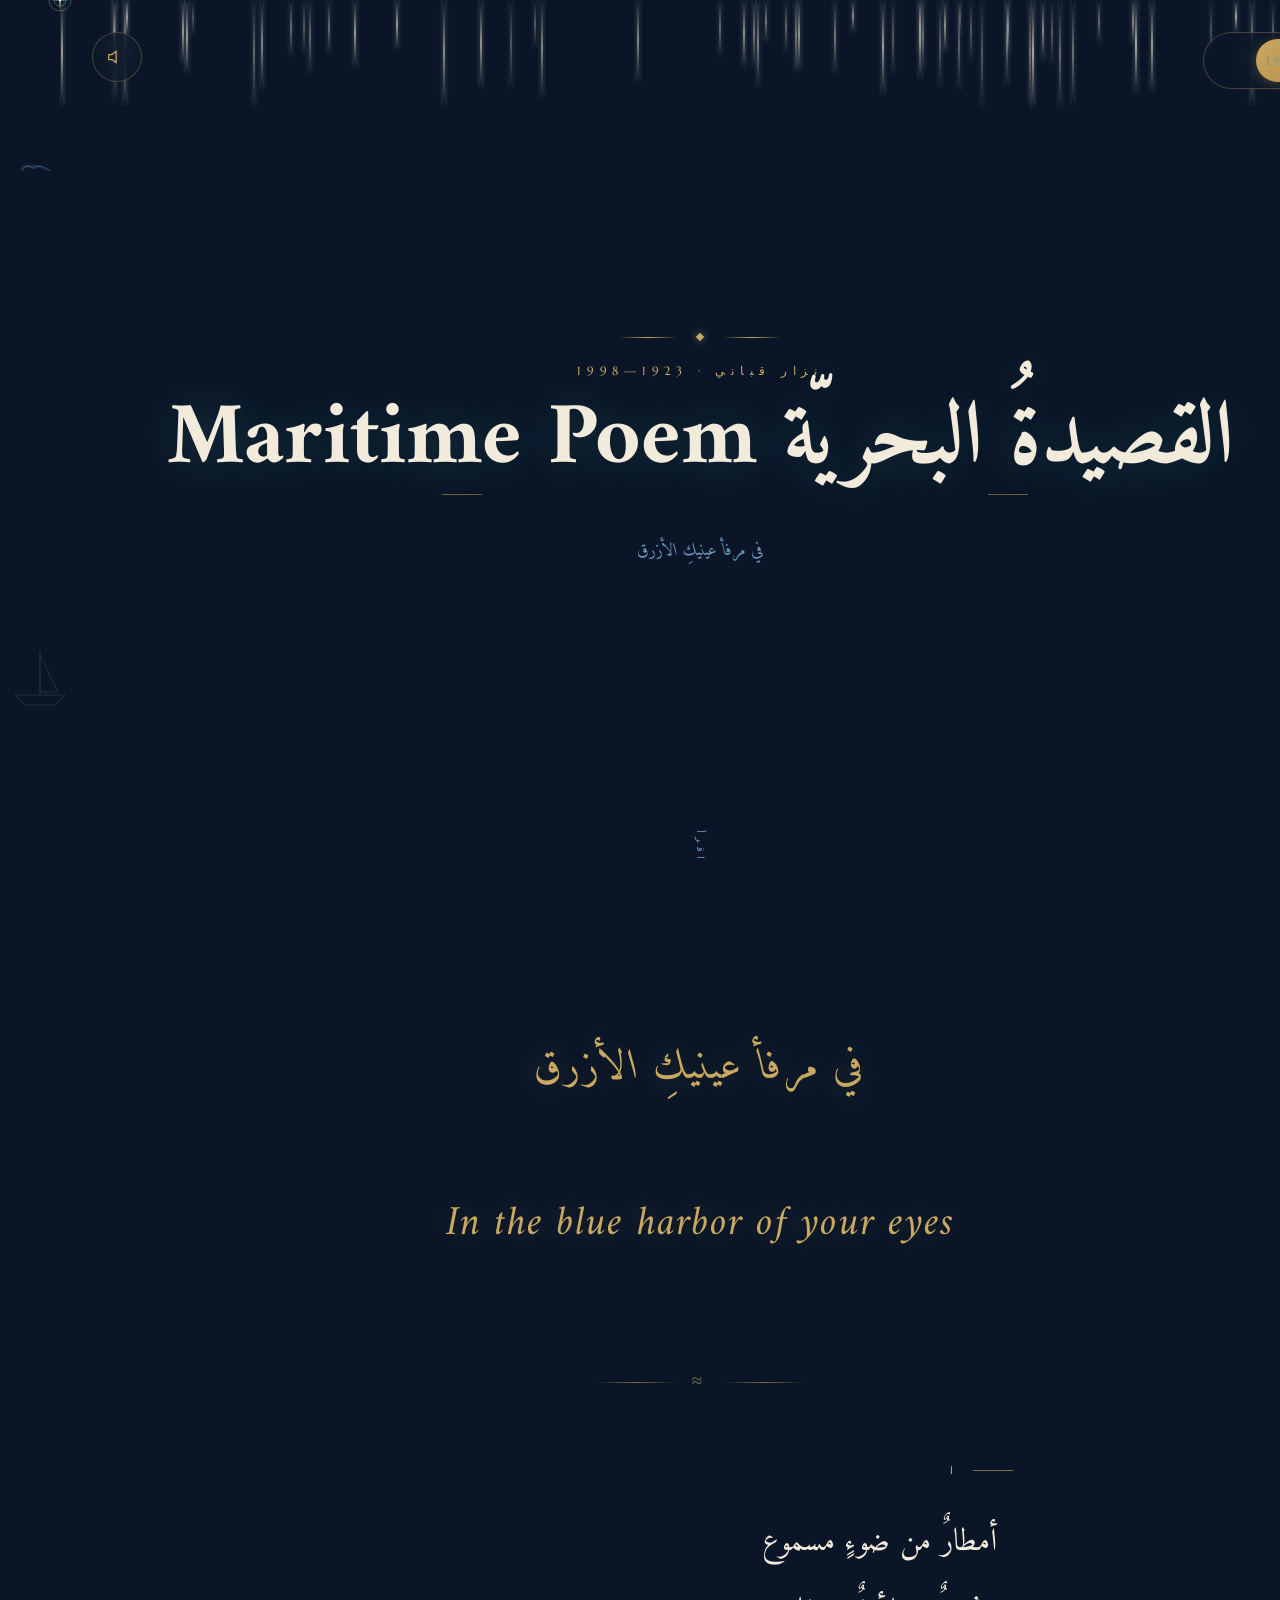
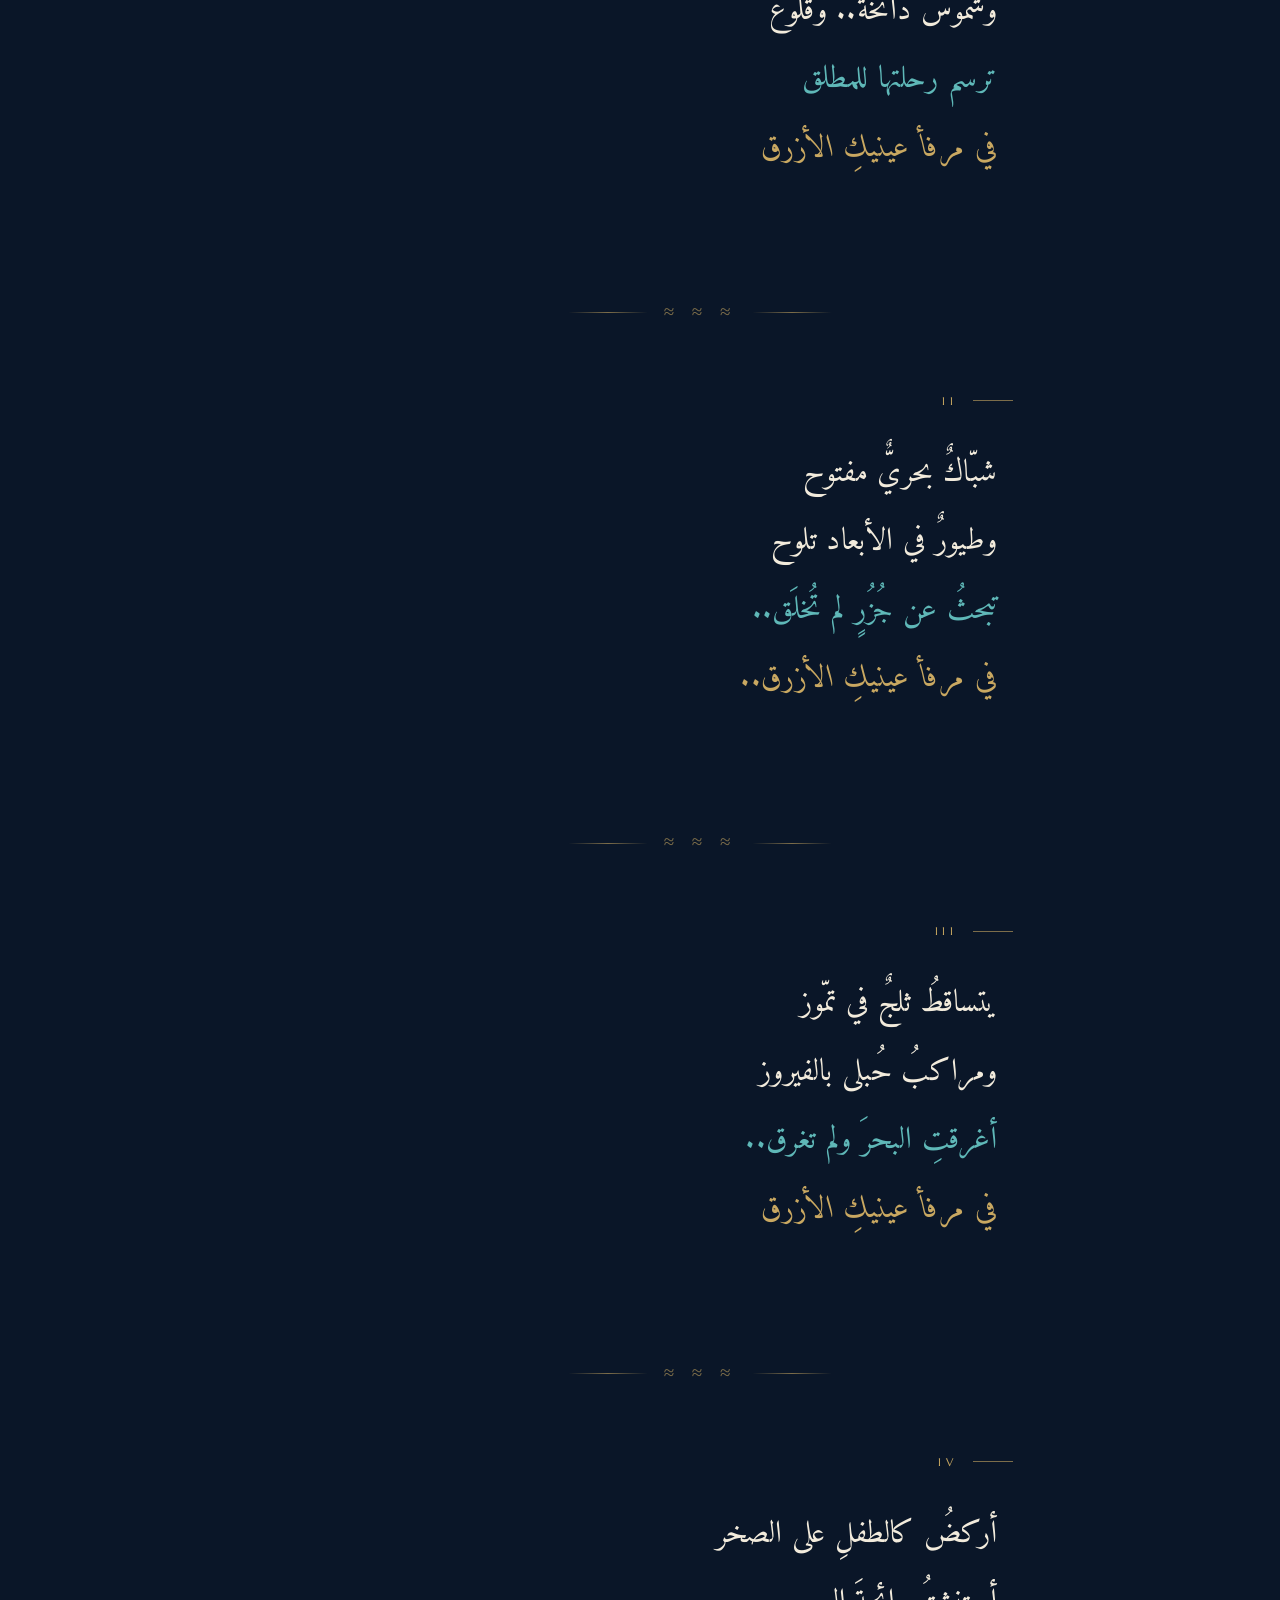
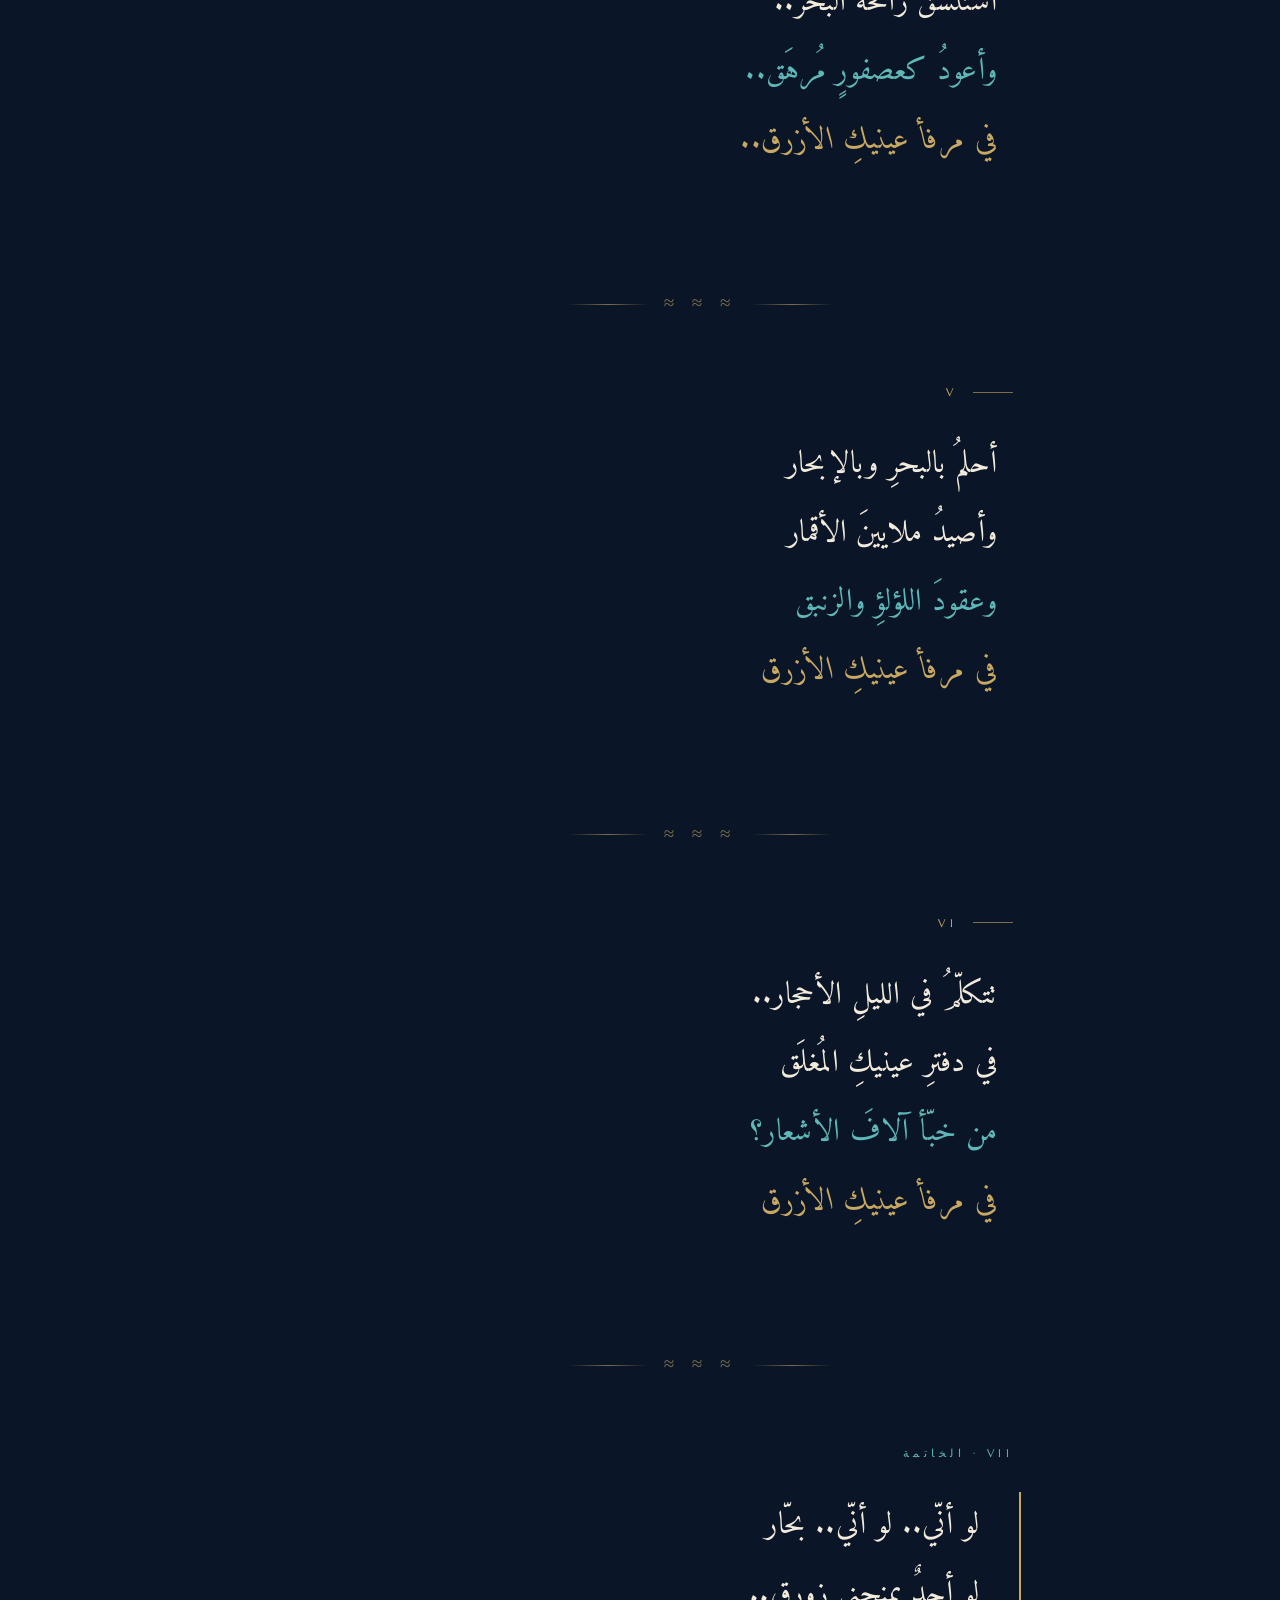
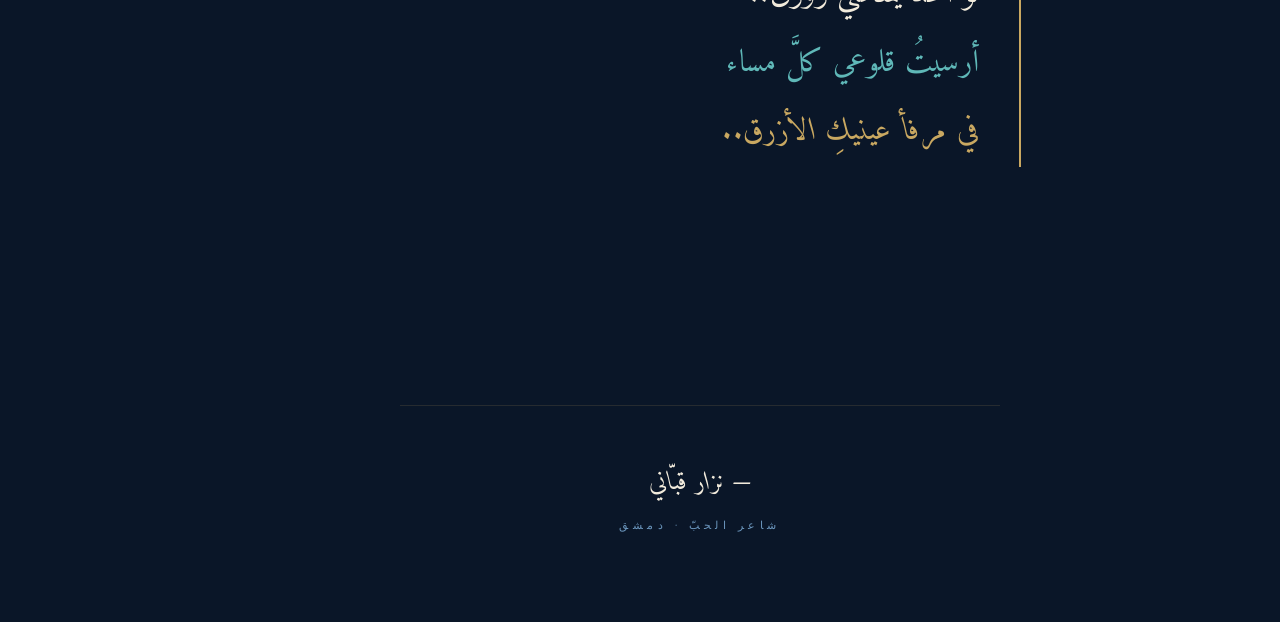
==== commit 422fb883: "Update print statement from 'Hello' to 'Goodbye'" ====
--- a/index.html
+++ b/index.html
@@ -1,5 +1,4 @@
 <!DOCTYPE html>
-
 <html lang="ar" dir="rtl">
 <head>
 <meta charset="UTF-8" />
@@ -21,728 +20,727 @@
     --paper: #f2ebdc;
   }
 
-- { margin: 0; padding: 0; box-sizing: border-box; }
-
-html, body {
-background: var(–ink);
-color: var(–paper);
-font-family: ‘Amiri’, serif;
-min-height: 100vh;
-overflow-x: hidden;
-}
-
-/* ocean depth background */
-.sea {
-position: fixed;
-inset: 0;
-background:
-radial-gradient(ellipse at 20% 10%, rgba(95, 184, 184, 0.08) 0%, transparent 40%),
-radial-gradient(ellipse at 80% 90%, rgba(201, 168, 97, 0.06) 0%, transparent 50%),
-linear-gradient(180deg, #081424 0%, #0d2340 35%, #13365e 70%, #0a1e38 100%);
-z-index: -2;
-}
-
-/* grain overlay */
-.sea::after {
-content: ‘’;
-position: absolute;
-inset: 0;
-background-image: url(“data:image/svg+xml;utf8,<svg xmlns='http://www.w3.org/2000/svg' width='200' height='200'><filter id='n'><feTurbulence type='fractalNoise' baseFrequency='0.9' numOctaves='3'/><feColorMatrix values='0 0 0 0 0.95, 0 0 0 0 0.87, 0 0 0 0 0.82, 0 0 0 0.08 0'/></filter><rect width='100%' height='100%' filter='url(%23n)'/></svg>”);
-opacity: 0.5;
-mix-blend-mode: overlay;
-pointer-events: none;
-}
-
-/* falling light — “أمطار من ضوء مسموع” */
-.rain {
-position: fixed;
-inset: 0;
-z-index: 0;
-pointer-events: none;
-overflow: hidden;
-}
-
-.rain span {
-position: absolute;
-top: 0;
-width: 1.5px;
-background: linear-gradient(180deg, transparent, rgba(232, 223, 208, 0.9) 50%, transparent);
-animation: fall linear infinite;
-box-shadow: 0 0 4px rgba(232, 223, 208, 0.5);
-will-change: transform;
-}
-
-@keyframes fall {
-0% { transform: translateY(-20vh); opacity: 0; }
-10% { opacity: 1; }
-90% { opacity: 1; }
-100% { transform: translateY(120vh); opacity: 0; }
-}
-
-/* distant birds */
-.bird {
-position: fixed;
-top: 18%;
-left: -40px;
-z-index: -1;
-opacity: 0.35;
-animation: drift 60s linear infinite;
-color: var(–mist);
-}
-
-.bird:nth-child(2) { top: 24%; animation-duration: 80s; animation-delay: -20s; opacity: 0.2;}
-.bird:nth-child(3) { top: 14%; animation-duration: 95s; animation-delay: -45s; opacity: 0.28;}
-
-@keyframes drift {
-to { transform: translateX(110vw); }
-}
-
-/* layout */
-.stage {
-min-height: 100vh;
-display: flex;
-flex-direction: column;
-align-items: center;
-justify-content: center;
-padding: 8vh 6vw;
-position: relative;
-z-index: 2;
-}
-
-/* top ornament */
-.ornament {
-display: flex;
-align-items: center;
-gap: 1.2rem;
-color: var(–gold);
-opacity: 0;
-animation: fadeIn 2s 0.2s ease forwards;
-}
-
-.ornament .line {
-width: 60px;
-height: 1px;
-background: linear-gradient(90deg, transparent, var(–gold), transparent);
-}
-
-.ornament .diamond {
-width: 6px; height: 6px;
-background: var(–gold);
-transform: rotate(45deg);
-box-shadow: 0 0 8px rgba(201, 168, 97, 0.6);
-}
-
-/* eyebrow */
-.eyebrow {
-font-family: ‘Marcellus’, serif;
-font-size: 0.72rem;
-letter-spacing: 0.5em;
-color: var(–gold);
-text-transform: uppercase;
-margin-top: 1.5rem;
-opacity: 0;
-animation: fadeIn 2s 0.8s ease forwards;
-}
-
-/* title */
-.title {
-font-family: ‘Amiri’, serif;
-font-weight: 700;
-font-size: clamp(2.8rem, 7vw, 5.5rem);
-line-height: 1;
-color: var(–paper);
-margin-top: 1.2rem;
-margin-bottom: 0.6rem;
-text-align: center;
-opacity: 0;
-animation: riseUp 2s 1.2s ease forwards;
-text-shadow: 0 2px 40px rgba(95, 184, 184, 0.2);
-}
-
-.title .word {
-display: inline-block;
-position: relative;
-}
-
-.title .word::after {
-content: ‘’;
-position: absolute;
-bottom: -10px;
-right: 50%;
-transform: translateX(50%);
-width: 40px;
-height: 1px;
-background: var(–gold);
-opacity: 0.5;
-}
-
-.byline {
-font-family: ‘Amiri’, serif;
-font-style: italic;
-font-size: 1.1rem;
-color: var(–mist);
-margin-top: 2.5rem;
-opacity: 0;
-animation: fadeIn 2s 1.8s ease forwards;
-}
-
-/* scroll cue */
-.scroll-cue {
-position: absolute;
-bottom: 4vh;
-left: 50%;
-transform: translateX(-50%);
-font-family: ‘Marcellus’, serif;
-font-size: 0.65rem;
-letter-spacing: 0.4em;
-color: var(–mist);
-opacity: 0;
-animation: fadeIn 2s 2.5s ease forwards, pulse 2s 3s ease infinite;
-writing-mode: vertical-rl;
-}
-
-@keyframes pulse {
-0%, 100% { opacity: 0.4; }
-50% { opacity: 1; }
-}
-
-/* poem section */
-.poem {
-max-width: 780px;
-margin: 0 auto;
-padding: 10vh 6vw 14vh;
-position: relative;
-z-index: 2;
-}
-
-.stanza {
-margin-bottom: 7rem;
-position: relative;
-opacity: 0;
-transform: translateY(30px);
-transition: all 1.5s ease;
-}
-
-.stanza.visible {
-opacity: 1;
-transform: translateY(0);
-}
-
-.stanza-num {
-font-family: ‘Marcellus’, serif;
-font-size: 0.7rem;
-letter-spacing: 0.4em;
-color: var(–gold);
-margin-bottom: 2rem;
-display: flex;
-align-items: center;
-gap: 1rem;
-}
-
-.stanza-num::before {
-content: ‘’;
-width: 40px;
-height: 1px;
-background: var(–gold);
-opacity: 0.6;
-}
-
-.verse {
-font-family: ‘Amiri’, serif;
-font-size: clamp(1.4rem, 2.6vw, 1.95rem);
-line-height: 2.2;
-color: var(–paper);
-text-align: right;
-letter-spacing: 0.01em;
-}
-
-.verse .line {
-display: block;
-position: relative;
-padding-right: 1rem;
-transition: all 0.4s ease;
-}
-
-.verse .line:hover {
-color: var(–turquoise);
-padding-right: 1.4rem;
-}
-
-.verse .refrain {
-color: var(–gold);
-font-style: italic;
-font-weight: 400;
-}
-
-.verse .refrain.big {
-font-size: clamp(1.8rem, 3.5vw, 2.6rem);
-text-align: center;
-display: block;
-padding: 2rem 0;
-letter-spacing: 0.03em;
-text-shadow: 0 0 30px rgba(201, 168, 97, 0.3);
-}
-
-.stanza.opening {
-text-align: center;
-margin-bottom: 4rem;
-}
-
-.stanza.final .verse {
-border-right: 2px solid var(–gold);
-padding-right: 1.5rem;
-margin-right: -0.5rem;
-}
-
-.stanza.final .stanza-num {
-color: var(–turquoise);
-}
-
-.stanza.final .stanza-num::before {
-background: var(–turquoise);
-}
-
-.verse .accent {
-color: var(–turquoise);
-}
-
-/* decorative separator */
-.divider {
-display: flex;
-align-items: center;
-justify-content: center;
-gap: 1rem;
-margin: 4rem auto;
-color: var(–gold);
-opacity: 0.6;
-}
-
-.divider .wave {
-font-size: 1.2rem;
-letter-spacing: 0.3em;
-}
-
-.divider .line {
-width: 80px;
-height: 1px;
-background: linear-gradient(90deg, transparent, var(–gold), transparent);
-}
-
-/* footer */
-.footer {
-text-align: center;
-padding: 6vh 2rem 10vh;
-border-top: 1px solid rgba(201, 168, 97, 0.15);
-max-width: 600px;
-margin: 0 auto;
-position: relative;
-z-index: 2;
-}
-
-.footer .signature {
-font-family: ‘Amiri’, serif;
-font-style: italic;
-font-size: 1.6rem;
-color: var(–paper);
-margin-bottom: 0.8rem;
-}
-
-.footer .meta {
-font-family: ‘Marcellus’, serif;
-font-size: 0.7rem;
-letter-spacing: 0.4em;
-color: var(–mist);
-text-transform: uppercase;
-}
-
-/* animations */
-@keyframes fadeIn {
-to { opacity: 1; }
-}
-
-@keyframes riseUp {
-to { opacity: 1; transform: translateY(0); }
-}
-
-/* decorative ship silhouette */
-.ship {
-position: absolute;
-bottom: 20%;
-left: -60px;
-width: 80px;
-opacity: 0.15;
-color: var(–pearl);
-animation: sail 90s linear infinite;
-}
-
-@keyframes sail {
-to { transform: translateX(110vw); }
-}
-
-/* turquoise glow spots — “مراكب حبلى بالفيروز” */
-.glow {
-position: fixed;
-width: 300px;
-height: 300px;
-border-radius: 50%;
-background: radial-gradient(circle, rgba(95, 184, 184, 0.08) 0%, transparent 60%);
-pointer-events: none;
-z-index: -1;
-filter: blur(40px);
-}
-
-.glow.a { top: 20%; right: 5%; animation: breathe 8s ease-in-out infinite; }
-.glow.b { bottom: 10%; left: 10%; animation: breathe 12s ease-in-out infinite reverse; }
-
-@keyframes breathe {
-0%, 100% { transform: scale(1); opacity: 0.5; }
-50% { transform: scale(1.2); opacity: 1; }
-}
-
-@media (max-width: 600px) {
-.verse { font-size: 1.35rem; line-height: 2; }
-.stanza { margin-bottom: 5rem; }
-}
-
-/* ============ INTERACTIVITY ============ */
-
-/* custom cursor — a small compass/star */
-body {
-cursor: none;
-}
-@media (max-width: 768px) {
-body { cursor: auto; }
-.cursor, .cursor-trail { display: none !important; }
-}
-
-.cursor {
-position: fixed;
-top: 0; left: 0;
-width: 24px;
-height: 24px;
-pointer-events: none;
-z-index: 9999;
-transform: translate(-50%, -50%);
-transition: transform 0.1s ease-out, width 0.3s ease, height 0.3s ease;
-mix-blend-mode: screen;
-}
-
-.cursor svg {
-width: 100%;
-height: 100%;
-animation: cursorSpin 8s linear infinite;
-}
-
-.cursor.hover {
-width: 50px;
-height: 50px;
-}
-
-.cursor.hover svg {
-animation-duration: 3s;
-}
-
-@keyframes cursorSpin {
-to { transform: rotate(360deg); }
-}
-
-.cursor-trail {
-position: fixed;
-width: 4px;
-height: 4px;
-border-radius: 50%;
-background: var(–turquoise);
-pointer-events: none;
-z-index: 9998;
-transform: translate(-50%, -50%);
-opacity: 0.8;
-animation: trailFade 1.2s ease-out forwards;
-}
-
-@keyframes trailFade {
-to {
-opacity: 0;
-transform: translate(-50%, -50%) scale(3);
-}
-}
-
-/* click ripple — concentric circles like a stone in water */
-.ripple {
-position: fixed;
-border: 1px solid var(–turquoise);
-border-radius: 50%;
-pointer-events: none;
-z-index: 9997;
-transform: translate(-50%, -50%);
-animation: rippleOut 1.4s ease-out forwards;
-}
-
-@keyframes rippleOut {
-0% {
-width: 0; height: 0;
-opacity: 0.8;
-border-width: 2px;
-}
-100% {
-width: 250px; height: 250px;
-opacity: 0;
-border-width: 0.5px;
-}
-}
-
-/* constellation canvas */
-#constellation {
-position: fixed;
-inset: 0;
-pointer-events: none;
-z-index: -1;
-opacity: 0.6;
-}
-
-/* sound toggle */
-.sound-toggle {
-position: fixed;
-top: 2rem;
-left: 2rem;
-z-index: 100;
-background: rgba(10, 22, 40, 0.6);
-backdrop-filter: blur(12px);
--webkit-backdrop-filter: blur(12px);
-border: 1px solid rgba(201, 168, 97, 0.3);
-border-radius: 50%;
-width: 50px;
-height: 50px;
-display: flex;
-align-items: center;
-justify-content: center;
-cursor: none;
-color: var(–gold);
-transition: all 0.3s ease;
-opacity: 0;
-animation: fadeIn 2s 3s ease forwards;
-}
-
-.sound-toggle:hover {
-background: rgba(201, 168, 97, 0.15);
-transform: scale(1.1);
-}
-
-.sound-toggle svg {
-width: 20px;
-height: 20px;
-}
-
-.sound-toggle .wave-anim {
-display: none;
-}
-
-.sound-toggle.playing .wave-anim {
-display: inline;
-animation: soundWave 1.2s ease-in-out infinite;
-transform-origin: center;
-}
-
-.sound-toggle.playing .wave-anim.w2 {
-animation-delay: 0.2s;
-}
-
-.sound-toggle.playing .wave-anim.w3 {
-animation-delay: 0.4s;
-}
-
-@keyframes soundWave {
-0%, 100% { opacity: 0.3; }
-50% { opacity: 1; }
-}
-
-/* line hover — gentle tilt + glow */
-.verse .line {
-display: block;
-position: relative;
-padding-right: 1rem;
-transition: all 0.5s cubic-bezier(0.2, 0.8, 0.2, 1);
-cursor: none;
-}
-
-.verse .line:hover {
-color: var(–turquoise);
-padding-right: 1.8rem;
-text-shadow: 0 0 20px rgba(95, 184, 184, 0.5);
-transform: translateX(-8px);
-letter-spacing: 0.02em;
-}
-
-/* line reveal marker — a small drop that appears on hover */
-.verse .line::before {
-content: ‘’;
-position: absolute;
-right: 0;
-top: 50%;
-width: 6px;
-height: 6px;
-border-radius: 50%;
-background: var(–turquoise);
-transform: translateY(-50%) scale(0);
-transition: transform 0.4s cubic-bezier(0.2, 0.8, 0.2, 1);
-box-shadow: 0 0 12px var(–turquoise);
-}
-
-.verse .line:hover::before {
-transform: translateY(-50%) scale(1);
-}
-
-/* remove padding override from refrain.big */
-.verse .refrain.big:hover {
-padding-right: 0;
-transform: none;
-}
-
-/* ============ LANGUAGE TOGGLE ============ */
-.lang-toggle {
-position: fixed;
-top: 2rem;
-right: 2rem;
-z-index: 100;
-background: rgba(10, 22, 40, 0.6);
-backdrop-filter: blur(12px);
--webkit-backdrop-filter: blur(12px);
-border: 1px solid rgba(201, 168, 97, 0.3);
-border-radius: 40px;
-padding: 6px;
-display: flex;
-align-items: center;
-gap: 0;
-cursor: none;
-opacity: 0;
-animation: fadeIn 2s 3s ease forwards;
-font-family: ‘Marcellus’, serif;
-}
-
-.lang-toggle button {
-background: none;
-border: none;
-color: var(–mist);
-font-family: ‘Marcellus’, serif;
-font-size: 0.75rem;
-letter-spacing: 0.15em;
-padding: 8px 16px;
-border-radius: 30px;
-cursor: none;
-transition: all 0.4s cubic-bezier(0.2, 0.8, 0.2, 1);
-position: relative;
-z-index: 2;
-}
-
-.lang-toggle button.ar {
-font-family: ‘Amiri’, serif;
-font-size: 0.95rem;
-letter-spacing: 0;
-}
-
-.lang-toggle .slider {
-position: absolute;
-top: 6px;
-bottom: 6px;
-background: linear-gradient(135deg, var(–gold), #b8934d);
-border-radius: 30px;
-transition: all 0.5s cubic-bezier(0.2, 0.8, 0.2, 1);
-box-shadow: 0 2px 12px rgba(201, 168, 97, 0.3);
-z-index: 1;
-}
-
-.lang-toggle.ar .slider {
-right: 6px;
-left: 50%;
-}
-
-.lang-toggle.en .slider {
-right: 50%;
-left: 6px;
-}
-
-.lang-toggle button.active {
-color: var(–ink);
-font-weight: 600;
-}
-
-/* Adjust sound toggle position so it doesn’t collide */
-.sound-toggle {
-top: 2rem;
-left: 2rem;
-}
-
-/* ============ BILINGUAL CONTENT ============ */
-/* English body uses a different font family */
-body.en-mode {
-font-family: ‘Cormorant Garamond’, serif;
-}
-
-body.en-mode .verse {
-font-family: ‘Cormorant Garamond’, serif;
-font-weight: 300;
-text-align: left;
-direction: ltr;
-}
-
-body.en-mode .verse .line {
-padding-right: 0;
-padding-left: 1rem;
-}
-
-body.en-mode .verse .line:hover {
-padding-right: 0;
-padding-left: 1.8rem;
-transform: translateX(8px);
-}
-
-body.en-mode .verse .line::before {
-right: auto;
-left: 0;
-}
-
-body.en-mode .stanza-num::before {
-/* flip the leading line */
-}
-
-body.en-mode .byline,
-body.en-mode .title,
-body.en-mode .verse .refrain.big,
-body.en-mode .signature {
-font-family: ‘Cormorant Garamond’, serif;
-}
-
-body.en-mode .eyebrow,
-body.en-mode .ornament,
-body.en-mode .footer .meta {
-/* keep as is */
-}
-
-/* content visibility */
-.ar-content { display: block; }
-.en-content { display: none; }
-
-body.en-mode {
-direction: ltr;
-}
-body.en-mode .ar-content { display: none; }
-body.en-mode .en-content { display: block; }
-
-body.en-mode .stanza-num {
-font-family: ‘Marcellus’, serif;
-}
-
-/* Smooth fade when switching */
-.poem, .stage, .footer {
-transition: opacity 0.3s ease;
-}
-
-body.switching .poem,
-body.switching .stage,
-body.switching .footer {
-opacity: 0;
-}
+  * { margin: 0; padding: 0; box-sizing: border-box; }
+
+  html, body {
+    background: var(--ink);
+    color: var(--paper);
+    font-family: 'Amiri', serif;
+    min-height: 100vh;
+    overflow-x: hidden;
+  }
+
+  /* ocean depth background */
+  .sea {
+    position: fixed;
+    inset: 0;
+    background:
+      radial-gradient(ellipse at 20% 10%, rgba(95, 184, 184, 0.08) 0%, transparent 40%),
+      radial-gradient(ellipse at 80% 90%, rgba(201, 168, 97, 0.06) 0%, transparent 50%),
+      linear-gradient(180deg, #081424 0%, #0d2340 35%, #13365e 70%, #0a1e38 100%);
+    z-index: -2;
+  }
+
+  /* grain overlay */
+  .sea::after {
+    content: '';
+    position: absolute;
+    inset: 0;
+    background-image: url("data:image/svg+xml;utf8,<svg xmlns='http://www.w3.org/2000/svg' width='200' height='200'><filter id='n'><feTurbulence type='fractalNoise' baseFrequency='0.9' numOctaves='3'/><feColorMatrix values='0 0 0 0 0.95, 0 0 0 0 0.87, 0 0 0 0 0.82, 0 0 0 0.08 0'/></filter><rect width='100%' height='100%' filter='url(%23n)'/></svg>");
+    opacity: 0.5;
+    mix-blend-mode: overlay;
+    pointer-events: none;
+  }
+
+  /* falling light — "أمطار من ضوء مسموع" */
+  .rain {
+    position: fixed;
+    inset: 0;
+    z-index: 0;
+    pointer-events: none;
+    overflow: hidden;
+  }
+
+  .rain span {
+    position: absolute;
+    top: 0;
+    width: 1.5px;
+    background: linear-gradient(180deg, transparent, rgba(232, 223, 208, 0.9) 50%, transparent);
+    animation: fall linear infinite;
+    box-shadow: 0 0 4px rgba(232, 223, 208, 0.5);
+    will-change: transform;
+  }
+
+  @keyframes fall {
+    0% { transform: translateY(-20vh); opacity: 0; }
+    10% { opacity: 1; }
+    90% { opacity: 1; }
+    100% { transform: translateY(120vh); opacity: 0; }
+  }
+
+  /* distant birds */
+  .bird {
+    position: fixed;
+    top: 18%;
+    left: -40px;
+    z-index: -1;
+    opacity: 0.35;
+    animation: drift 60s linear infinite;
+    color: var(--mist);
+  }
+
+  .bird:nth-child(2) { top: 24%; animation-duration: 80s; animation-delay: -20s; opacity: 0.2;}
+  .bird:nth-child(3) { top: 14%; animation-duration: 95s; animation-delay: -45s; opacity: 0.28;}
+
+  @keyframes drift {
+    to { transform: translateX(110vw); }
+  }
+
+  /* layout */
+  .stage {
+    min-height: 100vh;
+    display: flex;
+    flex-direction: column;
+    align-items: center;
+    justify-content: center;
+    padding: 8vh 6vw;
+    position: relative;
+    z-index: 2;
+  }
+
+  /* top ornament */
+  .ornament {
+    display: flex;
+    align-items: center;
+    gap: 1.2rem;
+    color: var(--gold);
+    opacity: 0;
+    animation: fadeIn 2s 0.2s ease forwards;
+  }
+
+  .ornament .line {
+    width: 60px;
+    height: 1px;
+    background: linear-gradient(90deg, transparent, var(--gold), transparent);
+  }
+
+  .ornament .diamond {
+    width: 6px; height: 6px;
+    background: var(--gold);
+    transform: rotate(45deg);
+    box-shadow: 0 0 8px rgba(201, 168, 97, 0.6);
+  }
+
+  /* eyebrow */
+  .eyebrow {
+    font-family: 'Marcellus', serif;
+    font-size: 0.72rem;
+    letter-spacing: 0.5em;
+    color: var(--gold);
+    text-transform: uppercase;
+    margin-top: 1.5rem;
+    opacity: 0;
+    animation: fadeIn 2s 0.8s ease forwards;
+  }
+
+  /* title */
+  .title {
+    font-family: 'Amiri', serif;
+    font-weight: 700;
+    font-size: clamp(2.8rem, 7vw, 5.5rem);
+    line-height: 1;
+    color: var(--paper);
+    margin-top: 1.2rem;
+    margin-bottom: 0.6rem;
+    text-align: center;
+    opacity: 0;
+    animation: riseUp 2s 1.2s ease forwards;
+    text-shadow: 0 2px 40px rgba(95, 184, 184, 0.2);
+  }
+
+  .title .word {
+    display: inline-block;
+    position: relative;
+  }
+
+  .title .word::after {
+    content: '';
+    position: absolute;
+    bottom: -10px;
+    right: 50%;
+    transform: translateX(50%);
+    width: 40px;
+    height: 1px;
+    background: var(--gold);
+    opacity: 0.5;
+  }
+
+  .byline {
+    font-family: 'Amiri', serif;
+    font-style: italic;
+    font-size: 1.1rem;
+    color: var(--mist);
+    margin-top: 2.5rem;
+    opacity: 0;
+    animation: fadeIn 2s 1.8s ease forwards;
+  }
+
+  /* scroll cue */
+  .scroll-cue {
+    position: absolute;
+    bottom: 4vh;
+    left: 50%;
+    transform: translateX(-50%);
+    font-family: 'Marcellus', serif;
+    font-size: 0.65rem;
+    letter-spacing: 0.4em;
+    color: var(--mist);
+    opacity: 0;
+    animation: fadeIn 2s 2.5s ease forwards, pulse 2s 3s ease infinite;
+    writing-mode: vertical-rl;
+  }
+
+  @keyframes pulse {
+    0%, 100% { opacity: 0.4; }
+    50% { opacity: 1; }
+  }
+
+  /* poem section */
+  .poem {
+    max-width: 780px;
+    margin: 0 auto;
+    padding: 10vh 6vw 14vh;
+    position: relative;
+    z-index: 2;
+  }
+
+  .stanza {
+    margin-bottom: 7rem;
+    position: relative;
+    opacity: 0;
+    transform: translateY(30px);
+    transition: all 1.5s ease;
+  }
+
+  .stanza.visible {
+    opacity: 1;
+    transform: translateY(0);
+  }
+
+  .stanza-num {
+    font-family: 'Marcellus', serif;
+    font-size: 0.7rem;
+    letter-spacing: 0.4em;
+    color: var(--gold);
+    margin-bottom: 2rem;
+    display: flex;
+    align-items: center;
+    gap: 1rem;
+  }
+
+  .stanza-num::before {
+    content: '';
+    width: 40px;
+    height: 1px;
+    background: var(--gold);
+    opacity: 0.6;
+  }
+
+  .verse {
+    font-family: 'Amiri', serif;
+    font-size: clamp(1.4rem, 2.6vw, 1.95rem);
+    line-height: 2.2;
+    color: var(--paper);
+    text-align: right;
+    letter-spacing: 0.01em;
+  }
+
+  .verse .line {
+    display: block;
+    position: relative;
+    padding-right: 1rem;
+    transition: all 0.4s ease;
+  }
+
+  .verse .line:hover {
+    color: var(--turquoise);
+    padding-right: 1.4rem;
+  }
+
+  .verse .refrain {
+    color: var(--gold);
+    font-style: italic;
+    font-weight: 400;
+  }
+
+  .verse .refrain.big {
+    font-size: clamp(1.8rem, 3.5vw, 2.6rem);
+    text-align: center;
+    display: block;
+    padding: 2rem 0;
+    letter-spacing: 0.03em;
+    text-shadow: 0 0 30px rgba(201, 168, 97, 0.3);
+  }
+
+  .stanza.opening {
+    text-align: center;
+    margin-bottom: 4rem;
+  }
+
+  .stanza.final .verse {
+    border-right: 2px solid var(--gold);
+    padding-right: 1.5rem;
+    margin-right: -0.5rem;
+  }
+
+  .stanza.final .stanza-num {
+    color: var(--turquoise);
+  }
+
+  .stanza.final .stanza-num::before {
+    background: var(--turquoise);
+  }
+
+  .verse .accent {
+    color: var(--turquoise);
+  }
+
+  /* decorative separator */
+  .divider {
+    display: flex;
+    align-items: center;
+    justify-content: center;
+    gap: 1rem;
+    margin: 4rem auto;
+    color: var(--gold);
+    opacity: 0.6;
+  }
+
+  .divider .wave {
+    font-size: 1.2rem;
+    letter-spacing: 0.3em;
+  }
+
+  .divider .line {
+    width: 80px;
+    height: 1px;
+    background: linear-gradient(90deg, transparent, var(--gold), transparent);
+  }
+
+  /* footer */
+  .footer {
+    text-align: center;
+    padding: 6vh 2rem 10vh;
+    border-top: 1px solid rgba(201, 168, 97, 0.15);
+    max-width: 600px;
+    margin: 0 auto;
+    position: relative;
+    z-index: 2;
+  }
+
+  .footer .signature {
+    font-family: 'Amiri', serif;
+    font-style: italic;
+    font-size: 1.6rem;
+    color: var(--paper);
+    margin-bottom: 0.8rem;
+  }
+
+  .footer .meta {
+    font-family: 'Marcellus', serif;
+    font-size: 0.7rem;
+    letter-spacing: 0.4em;
+    color: var(--mist);
+    text-transform: uppercase;
+  }
+
+  /* animations */
+  @keyframes fadeIn {
+    to { opacity: 1; }
+  }
+
+  @keyframes riseUp {
+    to { opacity: 1; transform: translateY(0); }
+  }
+
+  /* decorative ship silhouette */
+  .ship {
+    position: absolute;
+    bottom: 20%;
+    left: -60px;
+    width: 80px;
+    opacity: 0.15;
+    color: var(--pearl);
+    animation: sail 90s linear infinite;
+  }
+
+  @keyframes sail {
+    to { transform: translateX(110vw); }
+  }
+
+  /* turquoise glow spots — "مراكب حبلى بالفيروز" */
+  .glow {
+    position: fixed;
+    width: 300px;
+    height: 300px;
+    border-radius: 50%;
+    background: radial-gradient(circle, rgba(95, 184, 184, 0.08) 0%, transparent 60%);
+    pointer-events: none;
+    z-index: -1;
+    filter: blur(40px);
+  }
+
+  .glow.a { top: 20%; right: 5%; animation: breathe 8s ease-in-out infinite; }
+  .glow.b { bottom: 10%; left: 10%; animation: breathe 12s ease-in-out infinite reverse; }
+
+  @keyframes breathe {
+    0%, 100% { transform: scale(1); opacity: 0.5; }
+    50% { transform: scale(1.2); opacity: 1; }
+  }
+
+  @media (max-width: 600px) {
+    .verse { font-size: 1.35rem; line-height: 2; }
+    .stanza { margin-bottom: 5rem; }
+  }
+
+  /* ============ INTERACTIVITY ============ */
+
+  /* custom cursor — a small compass/star */
+  body {
+    cursor: none;
+  }
+  @media (max-width: 768px) {
+    body { cursor: auto; }
+    .cursor, .cursor-trail { display: none !important; }
+  }
+
+  .cursor {
+    position: fixed;
+    top: 0; left: 0;
+    width: 24px;
+    height: 24px;
+    pointer-events: none;
+    z-index: 9999;
+    transform: translate(-50%, -50%);
+    transition: transform 0.1s ease-out, width 0.3s ease, height 0.3s ease;
+    mix-blend-mode: screen;
+  }
+
+  .cursor svg {
+    width: 100%;
+    height: 100%;
+    animation: cursorSpin 8s linear infinite;
+  }
+
+  .cursor.hover {
+    width: 50px;
+    height: 50px;
+  }
+
+  .cursor.hover svg {
+    animation-duration: 3s;
+  }
+
+  @keyframes cursorSpin {
+    to { transform: rotate(360deg); }
+  }
+
+  .cursor-trail {
+    position: fixed;
+    width: 4px;
+    height: 4px;
+    border-radius: 50%;
+    background: var(--turquoise);
+    pointer-events: none;
+    z-index: 9998;
+    transform: translate(-50%, -50%);
+    opacity: 0.8;
+    animation: trailFade 1.2s ease-out forwards;
+  }
+
+  @keyframes trailFade {
+    to {
+      opacity: 0;
+      transform: translate(-50%, -50%) scale(3);
+    }
+  }
+
+  /* click ripple — concentric circles like a stone in water */
+  .ripple {
+    position: fixed;
+    border: 1px solid var(--turquoise);
+    border-radius: 50%;
+    pointer-events: none;
+    z-index: 9997;
+    transform: translate(-50%, -50%);
+    animation: rippleOut 1.4s ease-out forwards;
+  }
+
+  @keyframes rippleOut {
+    0% {
+      width: 0; height: 0;
+      opacity: 0.8;
+      border-width: 2px;
+    }
+    100% {
+      width: 250px; height: 250px;
+      opacity: 0;
+      border-width: 0.5px;
+    }
+  }
+
+  /* constellation canvas */
+  #constellation {
+    position: fixed;
+    inset: 0;
+    pointer-events: none;
+    z-index: -1;
+    opacity: 0.6;
+  }
+
+  /* sound toggle */
+  .sound-toggle {
+    position: fixed;
+    top: 2rem;
+    left: 2rem;
+    z-index: 100;
+    background: rgba(10, 22, 40, 0.6);
+    backdrop-filter: blur(12px);
+    -webkit-backdrop-filter: blur(12px);
+    border: 1px solid rgba(201, 168, 97, 0.3);
+    border-radius: 50%;
+    width: 50px;
+    height: 50px;
+    display: flex;
+    align-items: center;
+    justify-content: center;
+    cursor: none;
+    color: var(--gold);
+    transition: all 0.3s ease;
+    opacity: 0;
+    animation: fadeIn 2s 3s ease forwards;
+  }
+
+  .sound-toggle:hover {
+    background: rgba(201, 168, 97, 0.15);
+    transform: scale(1.1);
+  }
+
+  .sound-toggle svg {
+    width: 20px;
+    height: 20px;
+  }
+
+  .sound-toggle .wave-anim {
+    display: none;
+  }
+
+  .sound-toggle.playing .wave-anim {
+    display: inline;
+    animation: soundWave 1.2s ease-in-out infinite;
+    transform-origin: center;
+  }
+
+  .sound-toggle.playing .wave-anim.w2 {
+    animation-delay: 0.2s;
+  }
+
+  .sound-toggle.playing .wave-anim.w3 {
+    animation-delay: 0.4s;
+  }
+
+  @keyframes soundWave {
+    0%, 100% { opacity: 0.3; }
+    50% { opacity: 1; }
+  }
+
+  /* line hover — gentle tilt + glow */
+  .verse .line {
+    display: block;
+    position: relative;
+    padding-right: 1rem;
+    transition: all 0.5s cubic-bezier(0.2, 0.8, 0.2, 1);
+    cursor: none;
+  }
+
+  .verse .line:hover {
+    color: var(--turquoise);
+    padding-right: 1.8rem;
+    text-shadow: 0 0 20px rgba(95, 184, 184, 0.5);
+    transform: translateX(-8px);
+    letter-spacing: 0.02em;
+  }
+
+  /* line reveal marker — a small drop that appears on hover */
+  .verse .line::before {
+    content: '';
+    position: absolute;
+    right: 0;
+    top: 50%;
+    width: 6px;
+    height: 6px;
+    border-radius: 50%;
+    background: var(--turquoise);
+    transform: translateY(-50%) scale(0);
+    transition: transform 0.4s cubic-bezier(0.2, 0.8, 0.2, 1);
+    box-shadow: 0 0 12px var(--turquoise);
+  }
+
+  .verse .line:hover::before {
+    transform: translateY(-50%) scale(1);
+  }
+
+  /* remove padding override from refrain.big */
+  .verse .refrain.big:hover {
+    padding-right: 0;
+    transform: none;
+  }
+
+  /* ============ LANGUAGE TOGGLE ============ */
+  .lang-toggle {
+    position: fixed;
+    top: 2rem;
+    right: 2rem;
+    z-index: 100;
+    background: rgba(10, 22, 40, 0.6);
+    backdrop-filter: blur(12px);
+    -webkit-backdrop-filter: blur(12px);
+    border: 1px solid rgba(201, 168, 97, 0.3);
+    border-radius: 40px;
+    padding: 6px;
+    display: flex;
+    align-items: center;
+    gap: 0;
+    cursor: none;
+    opacity: 0;
+    animation: fadeIn 2s 3s ease forwards;
+    font-family: 'Marcellus', serif;
+  }
+
+  .lang-toggle button {
+    background: none;
+    border: none;
+    color: var(--mist);
+    font-family: 'Marcellus', serif;
+    font-size: 0.75rem;
+    letter-spacing: 0.15em;
+    padding: 8px 16px;
+    border-radius: 30px;
+    cursor: none;
+    transition: all 0.4s cubic-bezier(0.2, 0.8, 0.2, 1);
+    position: relative;
+    z-index: 2;
+  }
+
+  .lang-toggle button.ar {
+    font-family: 'Amiri', serif;
+    font-size: 0.95rem;
+    letter-spacing: 0;
+  }
+
+  .lang-toggle .slider {
+    position: absolute;
+    top: 6px;
+    bottom: 6px;
+    background: linear-gradient(135deg, var(--gold), #b8934d);
+    border-radius: 30px;
+    transition: all 0.5s cubic-bezier(0.2, 0.8, 0.2, 1);
+    box-shadow: 0 2px 12px rgba(201, 168, 97, 0.3);
+    z-index: 1;
+  }
+
+  .lang-toggle.ar .slider {
+    right: 6px;
+    left: 50%;
+  }
+
+  .lang-toggle.en .slider {
+    right: 50%;
+    left: 6px;
+  }
+
+  .lang-toggle button.active {
+    color: var(--ink);
+    font-weight: 600;
+  }
+
+  /* Adjust sound toggle position so it doesn't collide */
+  .sound-toggle {
+    top: 2rem;
+    left: 2rem;
+  }
+
+  /* ============ BILINGUAL CONTENT ============ */
+  /* English body uses a different font family */
+  body.en-mode {
+    font-family: 'Cormorant Garamond', serif;
+  }
+
+  body.en-mode .verse {
+    font-family: 'Cormorant Garamond', serif;
+    font-weight: 300;
+    text-align: left;
+    direction: ltr;
+  }
+
+  body.en-mode .verse .line {
+    padding-right: 0;
+    padding-left: 1rem;
+  }
+
+  body.en-mode .verse .line:hover {
+    padding-right: 0;
+    padding-left: 1.8rem;
+    transform: translateX(8px);
+  }
+
+  body.en-mode .verse .line::before {
+    right: auto;
+    left: 0;
+  }
+
+  body.en-mode .stanza-num::before {
+    /* flip the leading line */
+  }
+
+  body.en-mode .byline,
+  body.en-mode .title,
+  body.en-mode .verse .refrain.big,
+  body.en-mode .signature {
+    font-family: 'Cormorant Garamond', serif;
+  }
+
+  body.en-mode .eyebrow,
+  body.en-mode .ornament,
+  body.en-mode .footer .meta {
+    /* keep as is */
+  }
+
+  /* content visibility */
+  .ar-content { display: block; }
+  .en-content { display: none; }
+
+  body.en-mode {
+    direction: ltr;
+  }
+  body.en-mode .ar-content { display: none; }
+  body.en-mode .en-content { display: block; }
+
+  body.en-mode .stanza-num {
+    font-family: 'Marcellus', serif;
+  }
+
+  /* Smooth fade when switching */
+  .poem, .stage, .footer {
+    transition: opacity 0.3s ease;
+  }
+
+  body.switching .poem,
+  body.switching .stage,
+  body.switching .footer {
+    opacity: 0;
+  }
 </style>
-
 </head>
 <body>
 
@@ -751,11 +749,9 @@
 <div class="glow b"></div>
 
 <!-- constellation canvas — "أصيد ملايين الأقمار" -->
-
 <canvas id="constellation"></canvas>
 
 <!-- custom compass cursor -->
-
 <div class="cursor" id="cursor">
   <svg viewBox="0 0 24 24" fill="none">
     <circle cx="12" cy="12" r="11" stroke="#c9a861" stroke-width="0.6" opacity="0.6"/>
@@ -767,7 +763,6 @@
 </div>
 
 <!-- sound toggle -->
-
 <button class="sound-toggle" id="soundToggle" aria-label="تشغيل/إيقاف صوت البحر">
   <svg viewBox="0 0 24 24" fill="none" stroke="currentColor" stroke-width="1.5" stroke-linecap="round" stroke-linejoin="round">
     <path d="M11 5 L6 9 H2 V15 H6 L11 19 Z"/>
@@ -778,7 +773,6 @@
 </button>
 
 <!-- language toggle -->
-
 <div class="lang-toggle ar" id="langToggle">
   <div class="slider"></div>
   <button class="en" data-lang="en">EN</button>
@@ -786,11 +780,9 @@
 </div>
 
 <!-- falling light -->
-
 <div class="rain" id="rain"></div>
 
 <!-- birds -->
-
 <svg class="bird" width="28" height="10" viewBox="0 0 28 10" fill="none">
   <path d="M1 8 Q 6 1, 12 6 Q 18 1, 27 8" stroke="currentColor" stroke-width="1" fill="none"/>
 </svg>
@@ -802,14 +794,12 @@
 </svg>
 
 <!-- distant sailboat -->
-
 <svg class="ship" viewBox="0 0 80 80" fill="none">
   <path d="M40 10 L40 55 L15 55 L25 65 L55 65 L65 55 L40 55" stroke="currentColor" stroke-width="0.8" fill="none"/>
   <path d="M40 15 L58 52 L40 52 Z" stroke="currentColor" stroke-width="0.8" fill="none"/>
 </svg>
 
 <!-- HERO -->
-
 <section class="stage">
   <div class="ornament">
     <div class="line"></div>
@@ -833,11 +823,9 @@
 </section>
 
 <!-- POEM -->
-
 <section class="poem">
 
   <!-- Opening refrain -->
-
   <div class="stanza opening" data-stanza>
     <div class="verse">
       <span class="line refrain big ar-content">في مرفأ عينيكِ الأزرق</span>
@@ -852,7 +840,6 @@
   </div>
 
   <!-- STANZA I -->
-
   <div class="stanza" data-stanza>
     <div class="stanza-num">I</div>
     <div class="verse ar-content">
@@ -876,7 +863,6 @@
   </div>
 
   <!-- STANZA II -->
-
   <div class="stanza" data-stanza>
     <div class="stanza-num">II</div>
     <div class="verse ar-content">
@@ -900,7 +886,6 @@
   </div>
 
   <!-- STANZA III -->
-
   <div class="stanza" data-stanza>
     <div class="stanza-num">III</div>
     <div class="verse ar-content">
@@ -924,7 +909,6 @@
   </div>
 
   <!-- STANZA IV -->
-
   <div class="stanza" data-stanza>
     <div class="stanza-num">IV</div>
     <div class="verse ar-content">
@@ -948,7 +932,6 @@
   </div>
 
   <!-- STANZA V -->
-
   <div class="stanza" data-stanza>
     <div class="stanza-num">V</div>
     <div class="verse ar-content">
@@ -972,7 +955,6 @@
   </div>
 
   <!-- STANZA VI -->
-
   <div class="stanza" data-stanza>
     <div class="stanza-num">VI</div>
     <div class="verse ar-content">
@@ -996,7 +978,6 @@
   </div>
 
   <!-- STANZA VII — final -->
-
   <div class="stanza final" data-stanza>
     <div class="stanza-num ar-content">VII · الخاتمة</div>
     <div class="stanza-num en-content">VII · Envoi</div>
